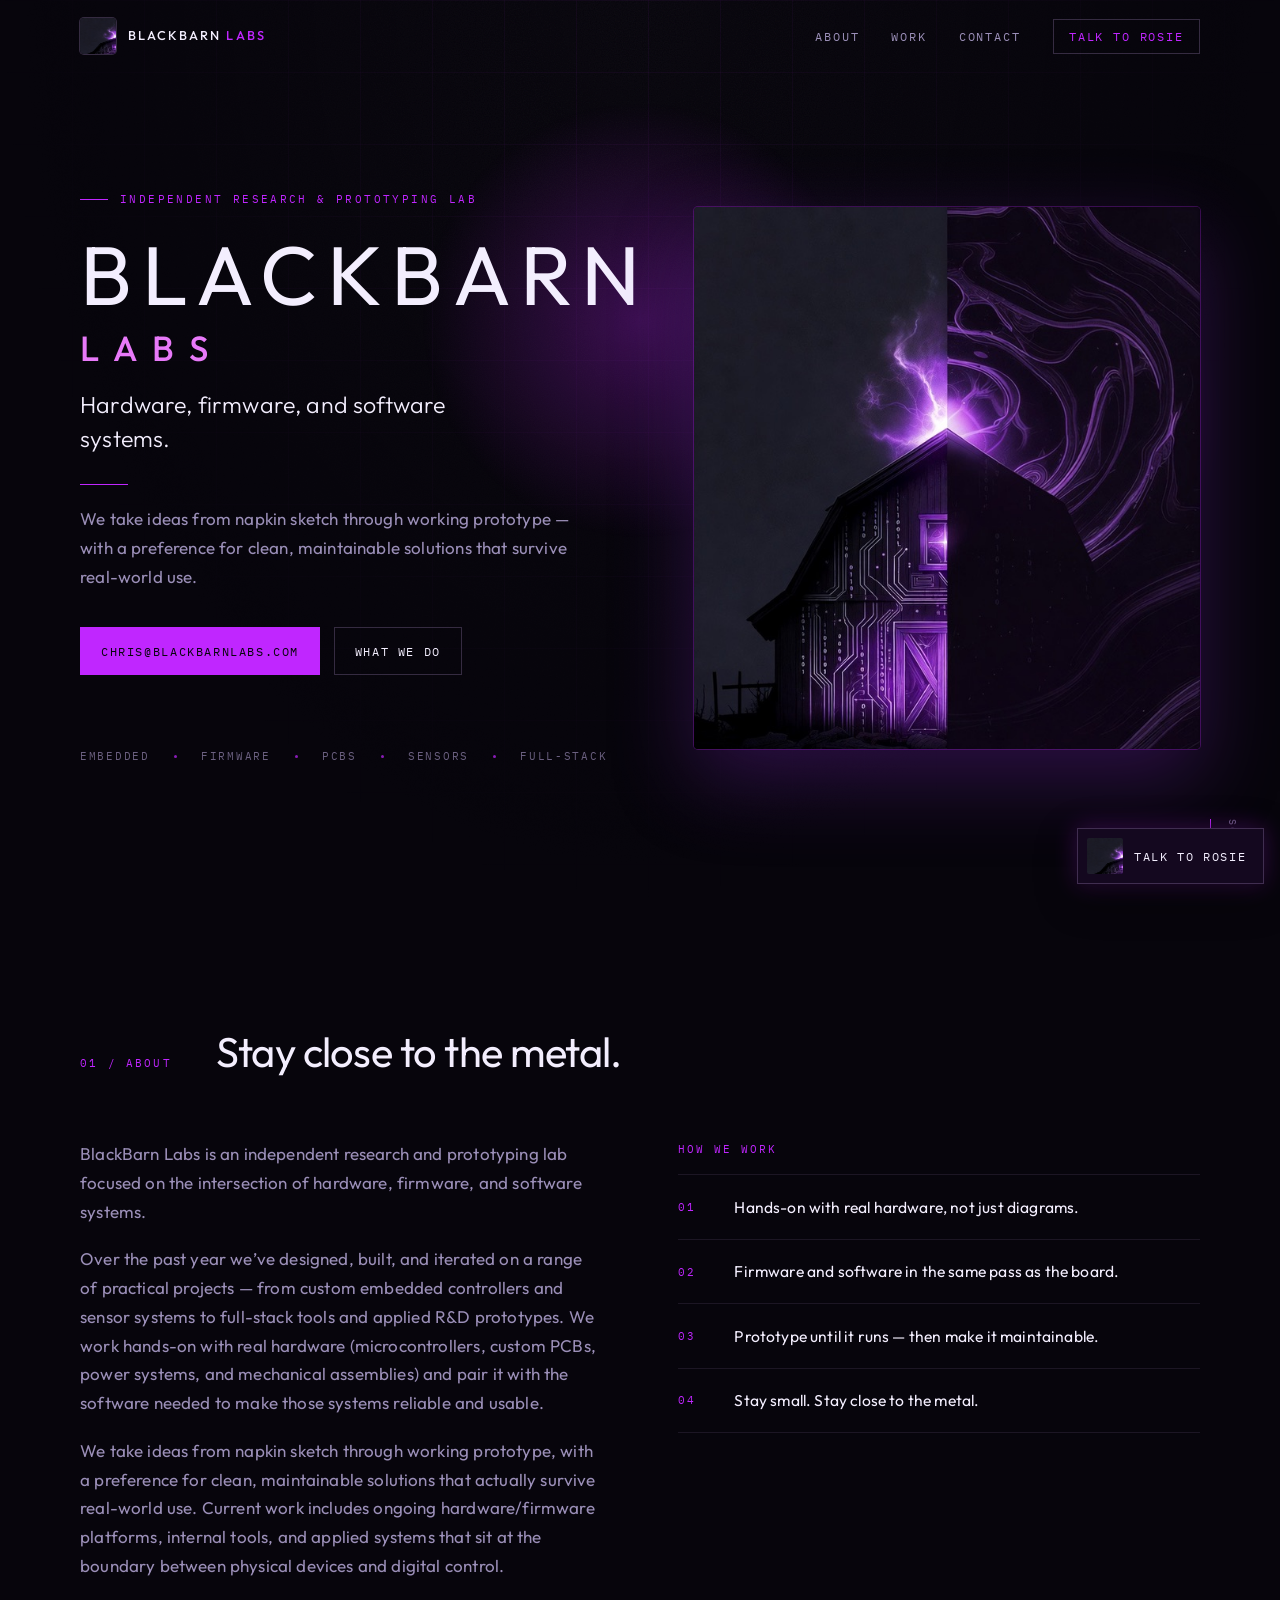
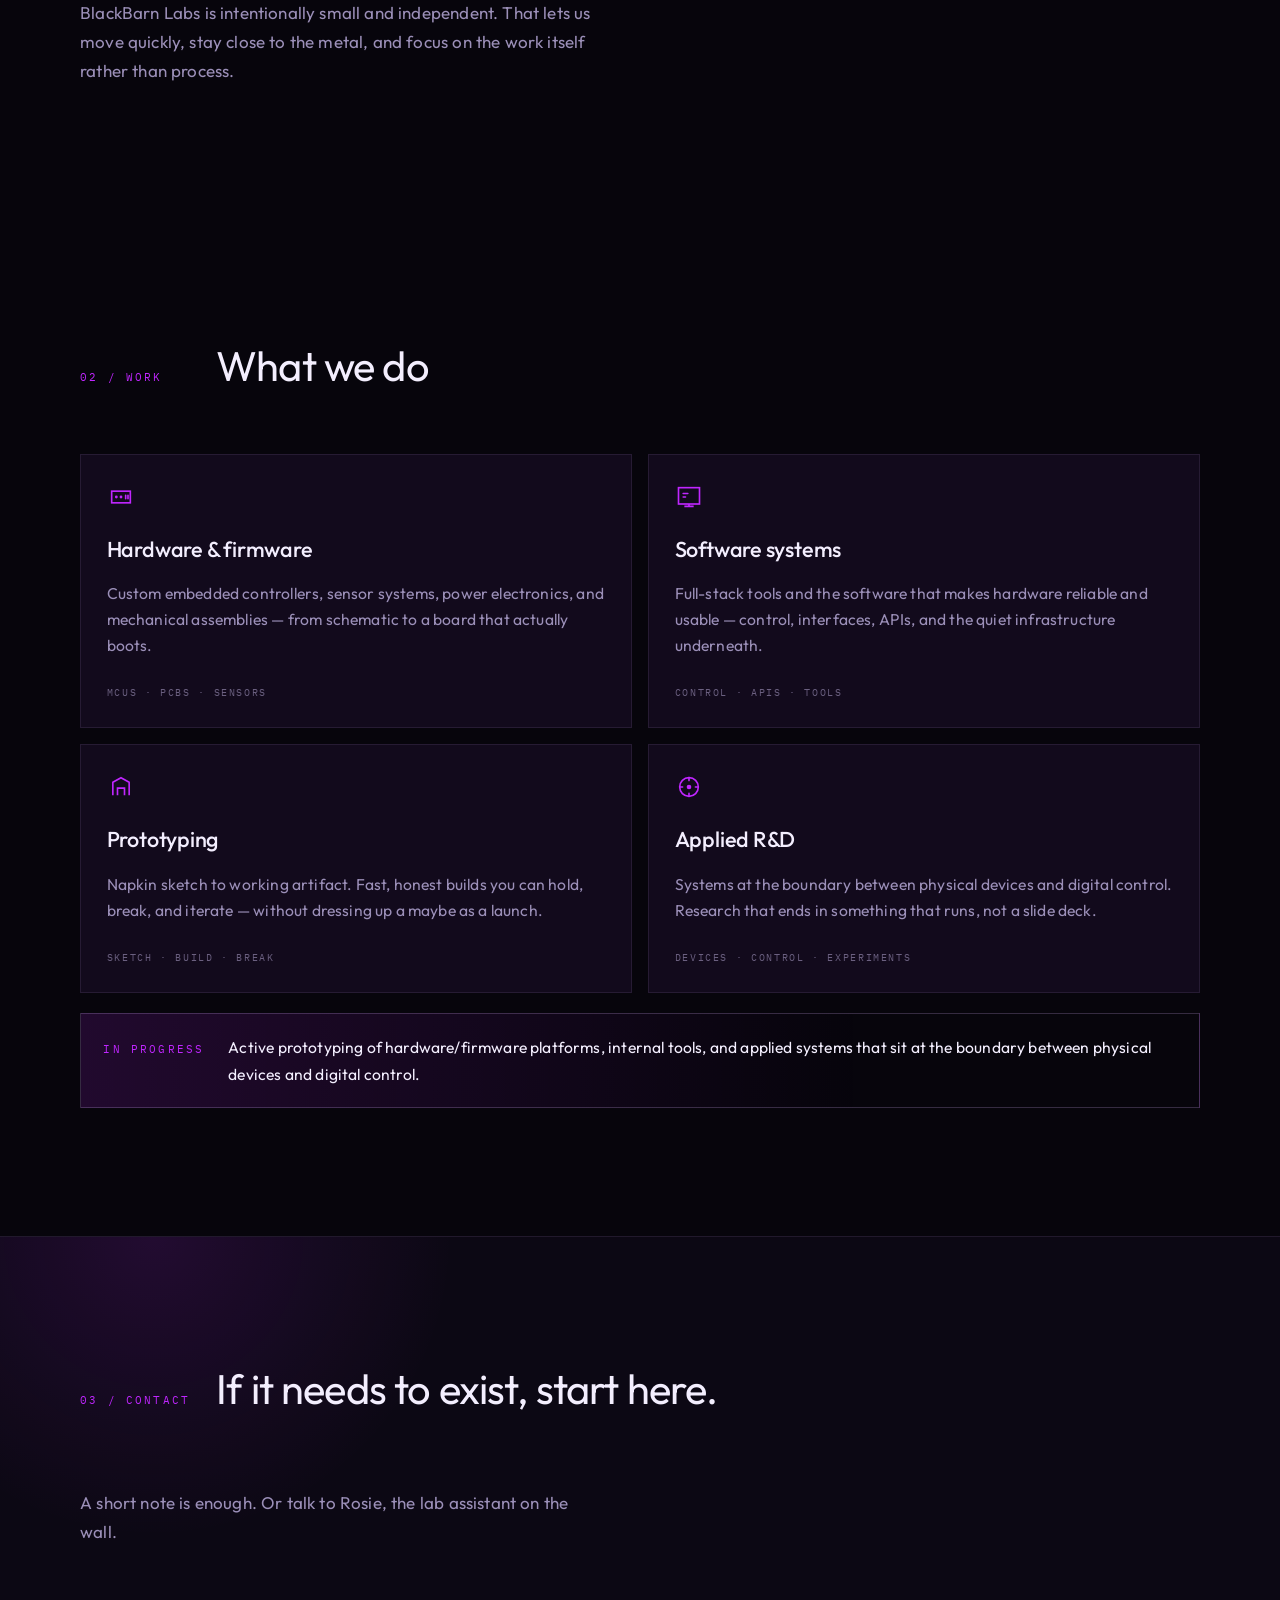
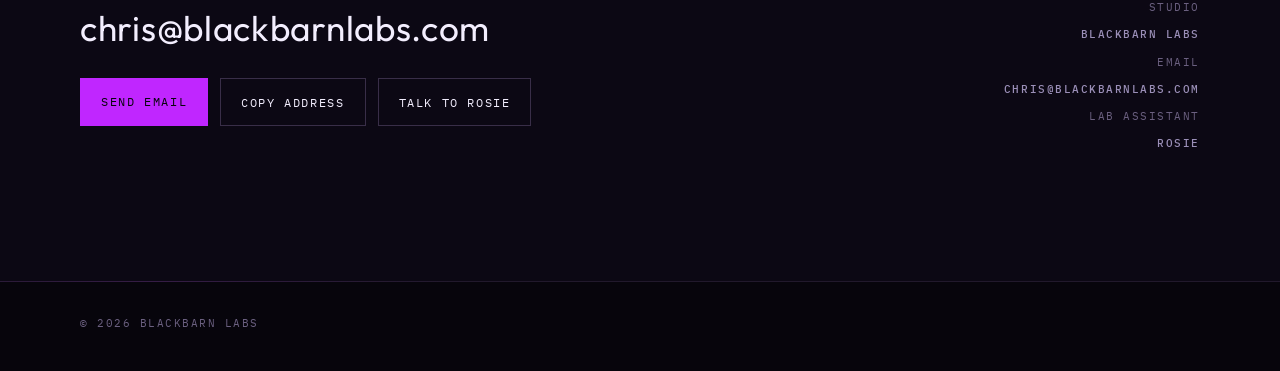
==== index.html @ ab61f30a "BlackBarn Labs site" ====
<!DOCTYPE html>
<html lang="en">
<head>
  <meta charset="utf-8">
  <meta name="viewport" content="width=device-width, initial-scale=1, viewport-fit=cover">
  <title>BlackBarn Labs — Hardware, firmware, and software systems</title>
  <meta name="description" content="BlackBarn Labs is an independent research and prototyping lab at the intersection of hardware, firmware, and software systems.">
  <meta name="theme-color" content="#07050c">
  <meta name="color-scheme" content="dark">
  <link rel="canonical" href="https://blackbarnlabs.com/">

  <meta property="og:type" content="website">
  <meta property="og:site_name" content="BlackBarn Labs">
  <meta property="og:title" content="BlackBarn Labs">
  <meta property="og:description" content="Independent research and prototyping lab — hardware, firmware, and software systems.">
  <meta property="og:url" content="https://blackbarnlabs.com/">
  <meta property="og:image" content="https://blackbarnlabs.com/assets/og.jpg">
  <meta name="twitter:card" content="summary_large_image">
  <meta name="twitter:title" content="BlackBarn Labs">
  <meta name="twitter:description" content="Independent research and prototyping lab — hardware, firmware, and software systems.">
  <meta name="twitter:image" content="https://blackbarnlabs.com/assets/og.jpg">

  <link rel="icon" href="/assets/favicon.ico" sizes="any">
  <link rel="icon" href="/assets/favicon.png" type="image/png">
  <link rel="apple-touch-icon" href="/assets/logo.png">
  <link rel="manifest" href="/site.webmanifest">
  <link rel="preconnect" href="https://fonts.googleapis.com">
  <link rel="preconnect" href="https://fonts.gstatic.com" crossorigin>
  <link href="https://fonts.googleapis.com/css2?family=IBM+Plex+Mono:wght@400;500&family=Outfit:wght@300;400;500&display=swap" rel="stylesheet">
  <link rel="stylesheet" href="/css/styles.css">

  <script type="application/ld+json">
  {
    "@context": "https://schema.org",
    "@type": "ProfessionalService",
    "name": "BlackBarn Labs",
    "url": "https://blackbarnlabs.com",
    "email": "chris@blackbarnlabs.com",
    "description": "Independent research and prototyping lab focused on hardware, firmware, and software systems.",
    "areaServed": "Worldwide"
  }
  </script>
</head>
<body id="top">
  <div class="atmosphere" aria-hidden="true"></div>
  <a class="skip" href="#main">Skip to content</a>

  <header class="site-header" data-header>
    <nav class="nav" aria-label="Primary">
      <a class="brand" href="#top">
        <img src="/assets/logo.png" width="36" height="36" alt="">
        <span class="brand-name">BlackBarn <em>Labs</em></span>
      </a>

      <button class="menu-toggle" type="button" aria-expanded="false" aria-controls="nav-links" aria-label="Open menu" data-menu-toggle>
        <span aria-hidden="true"></span>
      </button>

      <ul class="nav-links" id="nav-links" data-nav>
        <li><a href="#about">About</a></li>
        <li><a href="#work">Work</a></li>
        <li><a href="#contact">Contact</a></li>
        <li><a href="#rosie" class="nav-cta" data-rosie-open>Talk to Rosie</a></li>
      </ul>
    </nav>
  </header>

  <main id="main">
    <section class="hero" data-hero aria-labelledby="hero-title">
      <div class="wrap hero-inner">
        <div class="hero-copy">
          <p class="kicker reveal">Independent research &amp; prototyping lab</p>
          <h1 id="hero-title" class="reveal reveal-d2">
            <span>BlackBarn</span>
            <span class="labs">Labs</span>
          </h1>
          <p class="tagline reveal reveal-d3">Hardware, firmware, and software systems.</p>
          <hr class="rule reveal reveal-d3">
          <p class="lede reveal reveal-d4">We take ideas from napkin sketch through working prototype — with a preference for clean, maintainable solutions that survive real-world use.</p>
          <div class="hero-actions reveal reveal-d5">
            <a class="btn btn-primary" href="mailto:chris@blackbarnlabs.com">chris@blackbarnlabs.com</a>
            <a class="btn btn-ghost" href="#work">What we do</a>
          </div>
          <ul class="specs reveal reveal-d5">
            <li>Embedded</li>
            <li>Firmware</li>
            <li>PCBs</li>
            <li>Sensors</li>
            <li>Full-stack</li>
          </ul>
        </div>
        <figure class="hero-art reveal reveal-d2">
          <img src="/assets/barn.jpg" width="640" height="720" alt="BlackBarn Labs mark: a dark barn split between timber, circuit traces, and purple lightning">
        </figure>
      </div>
      <div class="scroll-cue" aria-hidden="true">
        Scroll
        <span class="line"></span>
      </div>
    </section>

    <section id="about" aria-labelledby="about-title">
      <div class="wrap">
        <div class="section-head in-view">
          <span class="index">01 / About</span>
          <h2 id="about-title">Stay close to the metal.</h2>
        </div>

        <div class="split">
          <div class="prose in-view">
            <p>BlackBarn Labs is an independent research and prototyping lab focused on the intersection of hardware, firmware, and software systems.</p>
            <p>Over the past year we’ve designed, built, and iterated on a range of practical projects — from custom embedded controllers and sensor systems to full-stack tools and applied R&amp;D prototypes. We work hands-on with real hardware (microcontrollers, custom PCBs, power systems, and mechanical assemblies) and pair it with the software needed to make those systems reliable and usable.</p>
            <p>We take ideas from napkin sketch through working prototype, with a preference for clean, maintainable solutions that actually survive real-world use. Current work includes ongoing hardware/firmware platforms, internal tools, and applied systems that sit at the boundary between physical devices and digital control.</p>
            <p>BlackBarn Labs is intentionally small and independent. That lets us move quickly, stay close to the metal, and focus on the work itself rather than process.</p>
          </div>
          <aside class="in-view">
            <p class="aside-label">How we work</p>
            <ul class="principles">
              <li><span class="n">01</span><span>Hands-on with real hardware, not just diagrams.</span></li>
              <li><span class="n">02</span><span>Firmware and software in the same pass as the board.</span></li>
              <li><span class="n">03</span><span>Prototype until it runs — then make it maintainable.</span></li>
              <li><span class="n">04</span><span>Stay small. Stay close to the metal.</span></li>
            </ul>
          </aside>
        </div>
      </div>
    </section>

    <section id="work" aria-labelledby="work-title">
      <div class="wrap">
        <div class="section-head in-view">
          <span class="index">02 / Work</span>
          <h2 id="work-title">What we do</h2>
        </div>

        <div class="cards">
          <article class="card in-view">
            <svg class="card-icon" viewBox="0 0 24 24" fill="none" aria-hidden="true">
              <rect x="4" y="7" width="16" height="10" stroke="currentColor" stroke-width="1.4"/>
              <circle cx="8" cy="12" r="1.2" fill="currentColor"/>
              <circle cx="12" cy="12" r="1.2" fill="currentColor"/>
              <path d="M16 10.5v3M18 10.5v3" stroke="currentColor" stroke-width="1.4" stroke-linecap="round"/>
            </svg>
            <h3>Hardware &amp; firmware</h3>
            <p>Custom embedded controllers, sensor systems, power electronics, and mechanical assemblies — from schematic to a board that actually boots.</p>
            <span class="more">MCUs · PCBs · Sensors</span>
          </article>

          <article class="card in-view">
            <svg class="card-icon" viewBox="0 0 24 24" fill="none" aria-hidden="true">
              <rect x="3" y="4" width="18" height="14" stroke="currentColor" stroke-width="1.4"/>
              <path d="M8 20h8M12 18v2" stroke="currentColor" stroke-width="1.4"/>
              <path d="M7 9h4M7 12h2" stroke="currentColor" stroke-width="1.4" stroke-linecap="round"/>
            </svg>
            <h3>Software systems</h3>
            <p>Full-stack tools and the software that makes hardware reliable and usable — control, interfaces, APIs, and the quiet infrastructure underneath.</p>
            <span class="more">Control · APIs · Tools</span>
          </article>

          <article class="card in-view">
            <svg class="card-icon" viewBox="0 0 24 24" fill="none" aria-hidden="true">
              <path d="M5 19V8l7-4 7 4v11" stroke="currentColor" stroke-width="1.4" stroke-linejoin="round"/>
              <path d="M9 19v-6h6v6" stroke="currentColor" stroke-width="1.4"/>
            </svg>
            <h3>Prototyping</h3>
            <p>Napkin sketch to working artifact. Fast, honest builds you can hold, break, and iterate — without dressing up a maybe as a launch.</p>
            <span class="more">Sketch · Build · Break</span>
          </article>

          <article class="card in-view">
            <svg class="card-icon" viewBox="0 0 24 24" fill="none" aria-hidden="true">
              <circle cx="12" cy="12" r="8" stroke="currentColor" stroke-width="1.4"/>
              <circle cx="12" cy="12" r="2" fill="currentColor"/>
              <path d="M12 4v2.5M12 17.5V20M4 12h2.5M17.5 12H20" stroke="currentColor" stroke-width="1.4" stroke-linecap="round"/>
            </svg>
            <h3>Applied R&amp;D</h3>
            <p>Systems at the boundary between physical devices and digital control. Research that ends in something that runs, not a slide deck.</p>
            <span class="more">Devices · Control · Experiments</span>
          </article>
        </div>

        <aside class="current-focus in-view">
          <span class="index">In progress</span>
          <p>Active prototyping of hardware/firmware platforms, internal tools, and applied systems that sit at the boundary between physical devices and digital control.</p>
        </aside>
      </div>
    </section>

    <section class="contact" id="contact" aria-labelledby="contact-title">
      <div class="wrap">
        <div class="section-head in-view">
          <span class="index">03 / Contact</span>
          <h2 id="contact-title">If it needs to exist, start here.</h2>
        </div>

        <div class="contact-panel in-view">
          <div>
            <p class="lede">A short note is enough. Or talk to Rosie, the lab assistant on the wall.</p>
            <a class="email-link" href="mailto:chris@blackbarnlabs.com">chris@blackbarnlabs.com</a>
            <div class="contact-actions">
              <a class="btn btn-primary" href="mailto:chris@blackbarnlabs.com">Send email</a>
              <button class="btn btn-ghost" type="button" data-copy-email>Copy address</button>
              <button class="btn btn-ghost" type="button" data-rosie-open>Talk to Rosie</button>
            </div>
            <p class="copy-status" data-copy-status role="status" aria-live="polite"></p>
          </div>
          <div class="meta-stack">
            <span>Studio</span>
            <strong>BlackBarn Labs</strong>
            <span>Email</span>
            <strong>chris@blackbarnlabs.com</strong>
            <span>Lab assistant</span>
            <strong>Rosie</strong>
          </div>
        </div>
      </div>
    </section>
  </main>

  <footer class="site-footer">
    <div class="wrap footer-inner">
      <p>© <span data-year>2026</span> BlackBarn Labs</p>
    </div>
  </footer>

  <button class="rosie-launcher" type="button" data-rosie-open>
    <img src="/assets/logo.png" width="36" height="36" alt="">
    Talk to Rosie
  </button>

  <div class="rosie-panel" id="rosie" data-rosie-panel hidden role="dialog" aria-label="Talk to Rosie">
    <div class="rosie-panel-head">
      <img src="/assets/logo.png" width="36" height="36" alt="">
      <div>
        <h2>Rosie</h2>
        <p class="rosie-status" data-rosie-status>Lab assistant</p>
      </div>
      <button class="rosie-close" type="button" data-rosie-close aria-label="Close chat">×</button>
    </div>
    <div class="rosie-log" data-rosie-log></div>
    <form class="rosie-form" data-rosie-form>
      <input type="text" name="message" autocomplete="off" maxlength="800" placeholder="Say hello…" aria-label="Message Rosie">
      <button type="submit">Send</button>
    </form>
  </div>

  <script src="/js/main.js"></script>
  <script src="/js/rosie.js"></script>
</body>
</html>
---- css/styles.css ----
/* BlackBarn Labs — one-page site
   Dark, minimal, lab. Black + electric purple from the barn mark. */

:root {
  --bg: #07050c;
  --bg-elevated: #0c0814;
  --surface: #120a1c;
  --surface-hover: #1a1028;
  --border: rgba(216, 180, 254, 0.10);
  --border-strong: rgba(216, 180, 254, 0.22);
  --text: #f3eefe;
  --text-muted: #9b8fb8;
  --text-dim: #6b6080;
  --accent: #c026ff;
  --accent-bright: #e879f9;
  --accent-deep: #7c3aed;
  --accent-soft: rgba(192, 38, 255, 0.14);
  --accent-glow: rgba(192, 38, 255, 0.28);
  --font-serif: "Instrument Serif", "Iowan Old Style", "Palatino Linotype", Palatino, serif;
  --font-sans: "Outfit", "Avenir Next", "Segoe UI", sans-serif;
  --font-mono: "IBM Plex Mono", "SFMono-Regular", Menlo, Consolas, monospace;
  --nav-h: 4.5rem;
  --max: 1120px;
  --gutter: clamp(1.25rem, 4vw, 2.5rem);
  --radius: 2px;
  --ease: cubic-bezier(0.22, 1, 0.36, 1);
}

*,
*::before,
*::after {
  box-sizing: border-box;
  margin: 0;
  padding: 0;
}

html {
  scroll-behavior: smooth;
  color-scheme: dark;
}

html,
body {
  background: var(--bg);
  color: var(--text);
}

body.nav-open {
  overflow: hidden;
}

body {
  font-family: var(--font-sans);
  font-weight: 400;
  font-size: 1.0625rem;
  line-height: 1.7;
  letter-spacing: 0.01em;
  min-height: 100vh;
  overflow-x: hidden;
  -webkit-font-smoothing: antialiased;
  text-rendering: optimizeLegibility;
}

img,
svg {
  display: block;
  max-width: 100%;
}

a {
  color: inherit;
  text-decoration: none;
}

button {
  font-family: inherit;
  cursor: pointer;
  border: 0;
  background: none;
  color: inherit;
}

ul {
  list-style: none;
}

::selection {
  background: var(--accent);
  color: var(--bg);
}

:focus-visible {
  outline: 1px solid var(--accent);
  outline-offset: 3px;
}

.visually-hidden {
  position: absolute;
  width: 1px;
  height: 1px;
  padding: 0;
  margin: -1px;
  overflow: hidden;
  clip: rect(0, 0, 0, 0);
  white-space: nowrap;
  border: 0;
}

/* Grain + grid atmosphere */
.atmosphere {
  pointer-events: none;
  position: fixed;
  inset: 0;
  z-index: 0;
  background-image:
    linear-gradient(rgba(192, 38, 255, 0.05) 1px, transparent 1px),
    linear-gradient(90deg, rgba(192, 38, 255, 0.05) 1px, transparent 1px);
  background-size: 72px 72px;
  mask-image: radial-gradient(ellipse at 50% 0%, black 0%, transparent 72%);
}

.atmosphere::after {
  content: "";
  position: absolute;
  inset: 0;
  opacity: 0.045;
  background-image: url("data:image/svg+xml,%3Csvg xmlns='http://www.w3.org/2000/svg' width='160' height='160'%3E%3Cfilter id='n'%3E%3CfeTurbulence type='fractalNoise' baseFrequency='.85' numOctaves='4' stitchTiles='stitch'/%3E%3C/filter%3E%3Crect width='160' height='160' filter='url(%23n)'/%3E%3C/svg%3E");
}

.skip {
  position: absolute;
  left: 1rem;
  top: -4rem;
  z-index: 100;
  padding: 0.6rem 1rem;
  background: var(--accent);
  color: var(--bg);
  font-size: 0.8rem;
  font-weight: 500;
  letter-spacing: 0.06em;
  text-transform: uppercase;
}

.skip:focus {
  top: 1rem;
}

.wrap {
  width: min(var(--max), calc(100% - var(--gutter) * 2));
  margin-inline: auto;
}

/* ---------- Header ---------- */
.site-header {
  position: sticky;
  top: 0;
  z-index: 50;
  height: calc(var(--nav-h) + env(safe-area-inset-top));
  padding-top: env(safe-area-inset-top);
  display: flex;
  align-items: center;
  border-bottom: 1px solid transparent;
  transition: background 0.35s var(--ease), border-color 0.35s var(--ease), backdrop-filter 0.35s var(--ease);
}

.site-header.is-scrolled {
  background: rgba(7, 7, 7, 0.78);
  border-bottom-color: var(--border);
  backdrop-filter: blur(16px);
  -webkit-backdrop-filter: blur(16px);
}

.nav {
  display: flex;
  align-items: center;
  justify-content: space-between;
  width: min(var(--max), calc(100% - var(--gutter) * 2));
  margin-inline: auto;
  gap: 1.5rem;
}

.brand {
  display: inline-flex;
  align-items: center;
  gap: 0.75rem;
  min-height: 44px;
}

.brand img {
  width: 36px;
  height: 36px;
  border-radius: 4px;
  object-fit: cover;
  box-shadow: 0 0 0 1px var(--border-strong);
}

.brand-name {
  font-family: var(--font-sans);
  font-size: 0.8rem;
  font-weight: 500;
  letter-spacing: 0.16em;
  text-transform: uppercase;
  color: var(--text);
}

.brand-name em {
  font-style: normal;
  color: var(--accent);
}

.nav-links {
  display: flex;
  align-items: center;
  gap: 2rem;
}

.nav-links a {
  position: relative;
  font-family: var(--font-mono);
  font-size: 0.72rem;
  letter-spacing: 0.16em;
  text-transform: uppercase;
  color: var(--text-muted);
  transition: color 0.25s var(--ease);
}

.nav-links a::after {
  content: "";
  position: absolute;
  left: 0;
  bottom: -0.35rem;
  width: 100%;
  height: 1px;
  background: var(--accent);
  transform: scaleX(0);
  transform-origin: left;
  transition: transform 0.3s var(--ease);
}

.nav-links a:hover,
.nav-links a:focus-visible {
  color: var(--text);
}

.nav-links a:hover::after,
.nav-links a:focus-visible::after {
  transform: scaleX(1);
}

.nav-cta {
  padding: 0.55rem 0.95rem;
  border: 1px solid var(--border-strong);
  color: var(--accent) !important;
  transition: background 0.25s var(--ease), border-color 0.25s var(--ease);
}

.nav-cta::after {
  display: none !important;
}

.nav-cta:hover,
.nav-cta:focus-visible {
  background: var(--accent-soft);
  border-color: var(--accent);
}

.menu-toggle {
  display: none;
  width: 44px;
  height: 44px;
  place-items: center;
  position: relative;
  z-index: 60;
}

.menu-toggle span,
.menu-toggle span::before,
.menu-toggle span::after {
  display: block;
  width: 18px;
  height: 1.5px;
  background: var(--text);
  position: relative;
  transition: transform 0.3s var(--ease), opacity 0.3s var(--ease);
}

.menu-toggle span::before,
.menu-toggle span::after {
  content: "";
  position: absolute;
  left: 0;
}

.menu-toggle span::before { top: -6px; }
.menu-toggle span::after { top: 6px; }

body.nav-open .menu-toggle span { background: transparent; }
body.nav-open .menu-toggle span::before { top: 0; transform: rotate(45deg); }
body.nav-open .menu-toggle span::after { top: 0; transform: rotate(-45deg); }

/* ---------- Hero ---------- */
.hero {
  position: relative;
  z-index: 1;
  min-height: calc(100svh - var(--nav-h));
  display: flex;
  flex-direction: column;
  justify-content: center;
  padding: 4rem 0 5rem;
  --mx: 50%;
  --my: 30%;
}

.hero::before {
  content: "";
  position: absolute;
  inset: 0;
  background: radial-gradient(520px circle at var(--mx) var(--my), var(--accent-glow), transparent 42%);
  pointer-events: none;
  z-index: -1;
  transition: background 0.15s linear;
}

.hero-inner {
  display: grid;
  grid-template-columns: minmax(0, 1fr) minmax(260px, 0.92fr);
  gap: clamp(2rem, 5vw, 4.5rem);
  align-items: center;
}

.hero-copy {
  display: flex;
  flex-direction: column;
  align-items: flex-start;
}

.hero-art {
  margin: 0;
  position: relative;
}

.hero-art img {
  width: 100%;
  height: auto;
  border-radius: 4px;
  box-shadow:
    0 0 0 1px rgba(192, 38, 255, 0.25),
    0 30px 80px rgba(88, 28, 135, 0.45);
}

.hero-art::after {
  content: "";
  position: absolute;
  inset: 12% -8% auto 30%;
  height: 55%;
  background: radial-gradient(circle, rgba(192, 38, 255, 0.35), transparent 68%);
  pointer-events: none;
  z-index: -1;
  filter: blur(18px);
}

.kicker {
  display: inline-flex;
  align-items: center;
  gap: 0.75rem;
  font-family: var(--font-mono);
  font-size: 0.68rem;
  letter-spacing: 0.22em;
  text-transform: uppercase;
  color: var(--accent);
  margin-bottom: 1.75rem;
}

.kicker::before {
  content: "";
  width: 28px;
  height: 1px;
  background: var(--accent);
}

.hero h1 {
  font-family: var(--font-sans);
  font-weight: 400;
  font-size: clamp(2.6rem, 7vw, 5.2rem);
  line-height: 0.92;
  letter-spacing: 0.12em;
  text-transform: uppercase;
  margin-bottom: 1.5rem;
}

.hero h1 span {
  display: block;
}

.hero h1 .labs {
  color: var(--accent-bright);
  letter-spacing: 0.42em;
  font-size: 0.42em;
  font-weight: 500;
  margin-top: 0.55em;
}

.tagline {
  font-size: clamp(1.15rem, 2.2vw, 1.45rem);
  font-weight: 300;
  color: var(--text);
  max-width: 28ch;
  line-height: 1.45;
  margin-bottom: 1.25rem;
}

.rule {
  width: 48px;
  height: 1px;
  background: var(--accent);
  margin: 0.5rem 0 1.25rem;
  border: 0;
}

.lede {
  color: var(--text-muted);
  max-width: 46ch;
  margin-bottom: 2.25rem;
}

.hero-actions {
  display: flex;
  flex-wrap: wrap;
  gap: 0.85rem;
  margin-bottom: 4.5rem;
}

.btn {
  display: inline-flex;
  align-items: center;
  justify-content: center;
  gap: 0.6rem;
  min-height: 48px;
  padding: 0.7rem 1.25rem;
  font-family: var(--font-mono);
  font-size: 0.72rem;
  letter-spacing: 0.14em;
  text-transform: uppercase;
  transition: background 0.25s var(--ease), color 0.25s var(--ease), border-color 0.25s var(--ease), transform 0.25s var(--ease);
}

.btn-primary {
  background: var(--accent);
  color: var(--bg);
  border: 1px solid var(--accent);
}

.btn-primary:hover,
.btn-primary:focus-visible {
  background: var(--accent-bright);
  border-color: var(--accent-bright);
}

.btn-ghost {
  border: 1px solid var(--border-strong);
  color: var(--text);
}

.btn-ghost:hover,
.btn-ghost:focus-visible {
  border-color: var(--accent);
  color: var(--accent);
}

.specs {
  display: flex;
  flex-wrap: wrap;
  gap: 0.65rem 1.5rem;
  font-family: var(--font-mono);
  font-size: 0.68rem;
  letter-spacing: 0.16em;
  text-transform: uppercase;
  color: var(--text-dim);
}

.specs li {
  display: inline-flex;
  align-items: center;
  gap: 1.5rem;
}

.specs li:not(:last-child)::after {
  content: "";
  width: 3px;
  height: 3px;
  border-radius: 50%;
  background: var(--accent);
  opacity: 0.7;
}

.scroll-cue {
  position: absolute;
  right: var(--gutter);
  bottom: 2rem;
  display: flex;
  flex-direction: column;
  align-items: center;
  gap: 0.75rem;
  font-family: var(--font-mono);
  font-size: 0.62rem;
  letter-spacing: 0.22em;
  text-transform: uppercase;
  color: var(--text-dim);
  writing-mode: vertical-rl;
}

.scroll-cue .line {
  width: 1px;
  height: 48px;
  background: linear-gradient(to bottom, var(--accent), transparent);
  writing-mode: horizontal-tb;
  animation: pulse-line 2.4s var(--ease) infinite;
}

@keyframes pulse-line {
  0%, 100% { opacity: 0.25; transform: scaleY(0.7); transform-origin: top; }
  50% { opacity: 1; transform: scaleY(1); transform-origin: top; }
}

/* ---------- Sections ---------- */
main {
  position: relative;
  z-index: 1;
}

section {
  padding: clamp(4.5rem, 10vw, 8rem) 0;
  scroll-margin-top: calc(var(--nav-h) + 0.5rem);
}

.section-head {
  display: grid;
  grid-template-columns: 7rem 1fr;
  gap: 1.5rem;
  margin-bottom: clamp(2.5rem, 5vw, 4rem);
  align-items: baseline;
}

.index {
  font-family: var(--font-mono);
  font-size: 0.68rem;
  letter-spacing: 0.2em;
  color: var(--accent);
  text-transform: uppercase;
}

.section-head h2 {
  font-family: var(--font-sans);
  font-weight: 400;
  font-size: clamp(1.8rem, 3.6vw, 2.6rem);
  letter-spacing: -0.02em;
  line-height: 1.15;
}

.split {
  display: grid;
  grid-template-columns: 1fr 1fr;
  gap: clamp(2rem, 6vw, 5rem);
  align-items: start;
}

.prose p + p {
  margin-top: 1.15rem;
}

.prose p {
  color: var(--text-muted);
}

.aside-label {
  font-family: var(--font-mono);
  font-size: 0.68rem;
  letter-spacing: 0.18em;
  text-transform: uppercase;
  color: var(--accent);
  margin-bottom: 1rem;
}

.principles {
  display: flex;
  flex-direction: column;
  gap: 0;
  border-top: 1px solid var(--border);
}

.principles li {
  display: grid;
  grid-template-columns: 2.5rem 1fr;
  gap: 1rem;
  padding: 1.15rem 0;
  border-bottom: 1px solid var(--border);
  color: var(--text);
  font-size: 0.98rem;
}

.principles .n {
  font-family: var(--font-mono);
  font-size: 0.68rem;
  letter-spacing: 0.12em;
  color: var(--accent);
  padding-top: 0.28rem;
}

/* ---------- Services ---------- */
.cards {
  display: grid;
  grid-template-columns: repeat(2, 1fr);
  gap: 1rem;
}

.card {
  background: var(--surface);
  border: 1px solid var(--border);
  padding: 1.75rem 1.6rem 1.6rem;
  min-height: 220px;
  display: flex;
  flex-direction: column;
  gap: 0.85rem;
  transition: border-color 0.3s var(--ease), background 0.3s var(--ease), transform 0.3s var(--ease);
}

.card:hover {
  border-color: rgba(196, 163, 90, 0.45);
  background: var(--surface-hover);
  transform: translateY(-2px);
}

.card-icon {
  width: 28px;
  height: 28px;
  color: var(--accent);
  margin-bottom: 0.4rem;
}

.card h3 {
  font-family: var(--font-sans);
  font-size: 1.35rem;
  font-weight: 500;
  letter-spacing: -0.01em;
}

.card p {
  color: var(--text-muted);
  font-size: 0.98rem;
  line-height: 1.65;
}

.card .more {
  margin-top: auto;
  padding-top: 0.75rem;
  font-family: var(--font-mono);
  font-size: 0.64rem;
  letter-spacing: 0.16em;
  text-transform: uppercase;
  color: var(--text-dim);
}

.current-focus {
  margin-top: 1.25rem;
  padding: 1.25rem 1.4rem;
  border: 1px solid var(--border-strong);
  background: linear-gradient(90deg, var(--accent-soft), transparent 70%);
  display: grid;
  grid-template-columns: auto 1fr;
  gap: 1rem 1.5rem;
  align-items: baseline;
}

.current-focus .index {
  padding-top: 0.2rem;
}

.current-focus p {
  color: var(--text);
  font-size: 0.98rem;
}

/* ---------- Contact ---------- */
.contact {
  border-top: 1px solid var(--border);
  border-bottom: 1px solid var(--border);
  background:
    radial-gradient(600px circle at 12% 0%, rgba(192, 38, 255, 0.12), transparent 50%),
    var(--bg-elevated);
}

.contact-panel {
  display: grid;
  grid-template-columns: 1fr auto;
  gap: 3rem;
  align-items: end;
}

.contact h2 {
  margin-bottom: 0.75rem;
}

.email-link {
  display: inline-block;
  font-family: var(--font-sans);
  font-size: clamp(1.35rem, 3.5vw, 2.2rem);
  font-weight: 400;
  letter-spacing: 0.02em;
  line-height: 1.2;
  color: var(--text);
  margin: 1.5rem 0 1.75rem;
  border-bottom: 1px solid transparent;
  transition: color 0.25s var(--ease), border-color 0.25s var(--ease);
}

.email-link:hover,
.email-link:focus-visible {
  color: var(--accent);
  border-bottom-color: var(--accent);
}

.contact-actions {
  display: flex;
  flex-wrap: wrap;
  gap: 0.75rem;
}

.copy-status {
  font-family: var(--font-mono);
  font-size: 0.68rem;
  letter-spacing: 0.12em;
  text-transform: uppercase;
  color: var(--accent);
  min-height: 1.2em;
  margin-top: 0.85rem;
}

.meta-stack {
  font-family: var(--font-mono);
  font-size: 0.68rem;
  letter-spacing: 0.14em;
  text-transform: uppercase;
  color: var(--text-dim);
  display: flex;
  flex-direction: column;
  gap: 0.55rem;
  text-align: right;
}

.meta-stack strong {
  color: var(--text-muted);
  font-weight: 500;
}

/* ---------- Footer ---------- */
.site-footer {
  position: relative;
  z-index: 1;
  padding: 2rem 0 2.4rem;
}

.footer-inner {
  display: flex;
  justify-content: space-between;
  align-items: center;
  gap: 1rem;
  flex-wrap: wrap;
  font-family: var(--font-mono);
  font-size: 0.68rem;
  letter-spacing: 0.14em;
  text-transform: uppercase;
  color: var(--text-dim);
}

.footer-inner a:hover {
  color: var(--accent);
}

/* ---------- Reveal ---------- */
.reveal {
  opacity: 0;
  transform: translateY(18px);
  animation: rise 0.9s var(--ease) forwards;
}

.reveal-d1 { animation-delay: 0.08s; }
.reveal-d2 { animation-delay: 0.18s; }
.reveal-d3 { animation-delay: 0.3s; }
.reveal-d4 { animation-delay: 0.42s; }
.reveal-d5 { animation-delay: 0.54s; }

@keyframes rise {
  to {
    opacity: 1;
    transform: none;
  }
}

.in-view {
  opacity: 0;
  transform: translateY(16px);
  transition: opacity 0.8s var(--ease), transform 0.8s var(--ease);
}

.in-view.is-visible {
  opacity: 1;
  transform: none;
}

.cards .card:nth-child(2) { transition-delay: 0.08s; }
.cards .card:nth-child(3) { transition-delay: 0.16s; }
.cards .card:nth-child(4) { transition-delay: 0.24s; }

/* ---------- 404 ---------- */
.page-404 {
  min-height: 100svh;
  display: grid;
  place-items: center;
  text-align: center;
  padding: 2rem;
}

.page-404 h1 {
  font-family: var(--font-serif);
  font-size: clamp(4rem, 12vw, 8rem);
  color: var(--accent);
  line-height: 1;
  margin: 1rem 0 0.5rem;
}

.page-404 p {
  color: var(--text-muted);
  margin-bottom: 2rem;
}

/* ---------- Responsive ---------- */
@media (max-width: 860px) {
  .menu-toggle {
    display: grid;
  }

  .nav-links {
    position: fixed;
    inset: 0;
    background: rgba(7, 5, 12, 0.97);
    flex-direction: column;
    justify-content: center;
    gap: 1.75rem;
    opacity: 0;
    pointer-events: none;
    transform: translateY(-8px);
    transition: opacity 0.3s var(--ease), transform 0.3s var(--ease);
  }

  body.nav-open .nav-links {
    opacity: 1;
    pointer-events: auto;
    transform: none;
  }

  .nav-links a {
    font-size: 1rem;
    letter-spacing: 0.2em;
  }

  .nav-cta {
    border: 0;
    padding: 0;
    color: var(--accent) !important;
  }

  .section-head {
    grid-template-columns: 1fr;
    gap: 0.5rem;
  }

  .split,
  .cards,
  .contact-panel,
  .hero-inner,
  .current-focus {
    grid-template-columns: 1fr;
  }

  .hero-art {
    order: -1;
    max-width: 420px;
  }

  .meta-stack {
    text-align: left;
  }

  .scroll-cue {
    display: none;
  }

  .hero {
    padding-top: 3rem;
  }
}

@media (max-width: 540px) {
  .hero h1 {
    font-size: clamp(2.8rem, 14vw, 4rem);
  }

  .brand-name {
    letter-spacing: 0.1em;
  }

  .cards {
    gap: 0.75rem;
  }

  .card {
    min-height: 0;
    padding: 1.4rem 1.25rem;
  }
}

@media (prefers-reduced-motion: reduce) {
  html { scroll-behavior: auto; }
  .reveal,
  .in-view,
  .scroll-cue .line,
  .hero::before {
    animation: none !important;
    transition: none !important;
    opacity: 1 !important;
    transform: none !important;
  }
}

/* ---------- Talk to Rosie ---------- */
.rosie-launcher {
  position: fixed;
  right: max(1rem, env(safe-area-inset-right));
  bottom: max(1rem, env(safe-area-inset-bottom));
  z-index: 80;
  display: inline-flex;
  align-items: center;
  gap: 0.7rem;
  min-height: 52px;
  padding: 0.55rem 1.05rem 0.55rem 0.55rem;
  background: #14081f;
  color: var(--text);
  border: 1px solid var(--border-strong);
  box-shadow: 0 12px 40px rgba(0, 0, 0, 0.45), 0 0 24px var(--accent-glow);
  font-family: var(--font-mono);
  font-size: 0.72rem;
  letter-spacing: 0.14em;
  text-transform: uppercase;
}

.rosie-launcher img {
  width: 36px;
  height: 36px;
  border-radius: 2px;
  object-fit: cover;
}

.rosie-launcher:hover,
.rosie-launcher:focus-visible {
  border-color: var(--accent);
  color: var(--accent-bright);
}

.rosie-panel {
  position: fixed;
  right: max(1rem, env(safe-area-inset-right));
  bottom: max(1rem, env(safe-area-inset-bottom));
  z-index: 90;
  width: min(380px, calc(100vw - 1.5rem));
  height: min(540px, calc(100svh - 2rem));
  background: #0c0814;
  border: 1px solid var(--border-strong);
  box-shadow: 0 24px 80px rgba(0, 0, 0, 0.6), 0 0 40px rgba(192, 38, 255, 0.18);
  display: none;
  flex-direction: column;
  overflow: hidden;
}

.rosie-panel.is-open {
  display: flex;
}

.rosie-panel-head {
  display: flex;
  align-items: center;
  gap: 0.75rem;
  padding: 0.85rem 1rem;
  border-bottom: 1px solid var(--border);
  background: linear-gradient(90deg, rgba(192, 38, 255, 0.12), transparent);
}

.rosie-panel-head img {
  width: 36px;
  height: 36px;
  object-fit: cover;
  border-radius: 2px;
}

.rosie-panel-head h2 {
  font-family: var(--font-sans);
  font-size: 0.95rem;
  font-weight: 500;
  letter-spacing: 0.08em;
  text-transform: uppercase;
}

.rosie-panel-head p {
  font-family: var(--font-mono);
  font-size: 0.62rem;
  letter-spacing: 0.12em;
  text-transform: uppercase;
  color: var(--text-dim);
}

.rosie-status {
  color: var(--accent-bright) !important;
}

.rosie-status.is-offline {
  color: var(--text-dim) !important;
}

.rosie-close {
  margin-left: auto;
  width: 36px;
  height: 36px;
  font-size: 1.4rem;
  line-height: 1;
  color: var(--text-muted);
}

.rosie-close:hover {
  color: var(--text);
}

.rosie-log {
  flex: 1;
  overflow-y: auto;
  padding: 1rem;
  display: flex;
  flex-direction: column;
  gap: 0.75rem;
}

.rosie-msg {
  max-width: 92%;
  padding: 0.7rem 0.85rem;
  font-size: 0.9rem;
  line-height: 1.5;
  white-space: pre-wrap;
}

.rosie-msg.bot {
  background: var(--surface);
  border: 1px solid var(--border);
  align-self: flex-start;
}

.rosie-msg.user {
  background: var(--accent-soft);
  border: 1px solid rgba(192, 38, 255, 0.35);
  align-self: flex-end;
}

.rosie-form {
  display: flex;
  gap: 0.5rem;
  padding: 0.75rem;
  border-top: 1px solid var(--border);
}

.rosie-form input {
  flex: 1;
  min-height: 42px;
  padding: 0 0.8rem;
  background: var(--surface);
  border: 1px solid var(--border-strong);
  color: var(--text);
  font-family: var(--font-sans);
  font-size: 0.95rem;
}

.rosie-form input:focus {
  outline: 1px solid var(--accent);
}

.rosie-form button {
  min-height: 42px;
  padding: 0 0.9rem;
  background: var(--accent);
  color: #14081f;
  font-family: var(--font-mono);
  font-size: 0.68rem;
  letter-spacing: 0.12em;
  text-transform: uppercase;
}

.rosie-form button:disabled {
  opacity: 0.5;
}

body.rosie-open .rosie-launcher {
  visibility: hidden;
}
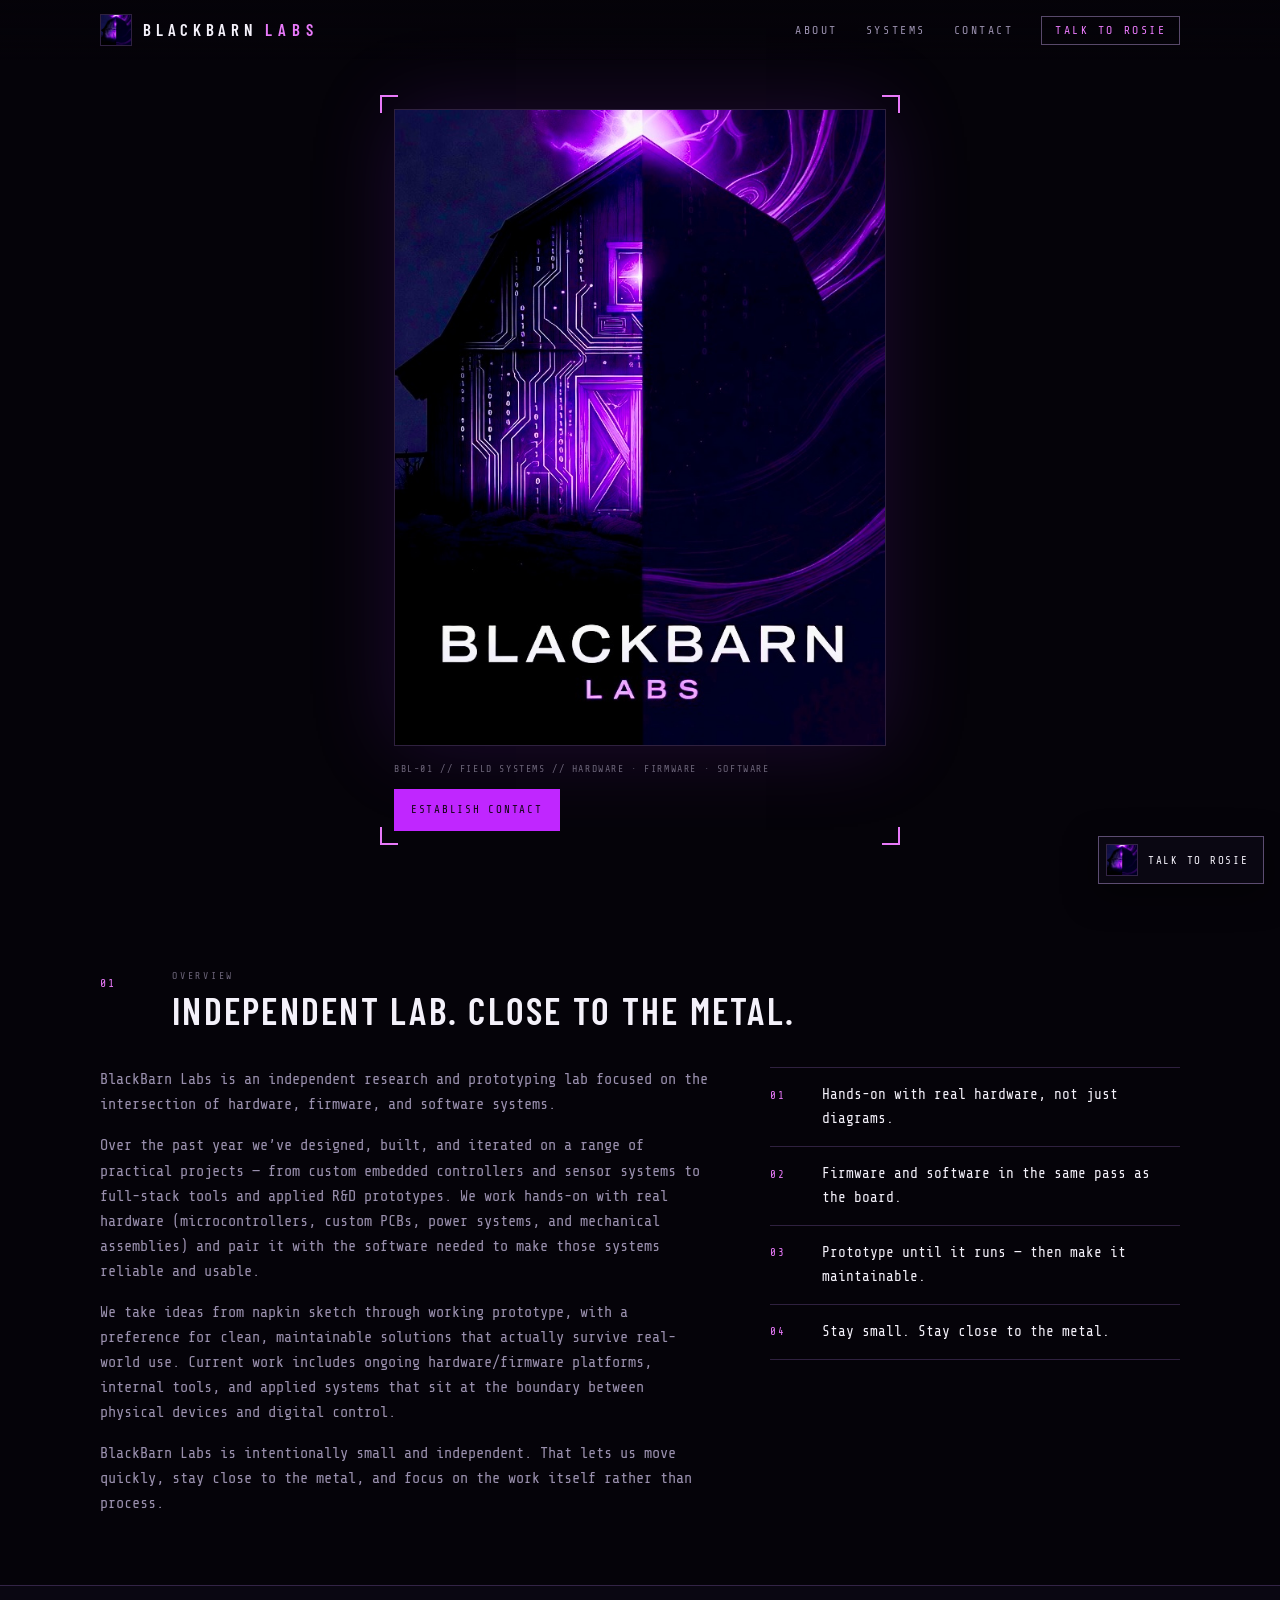
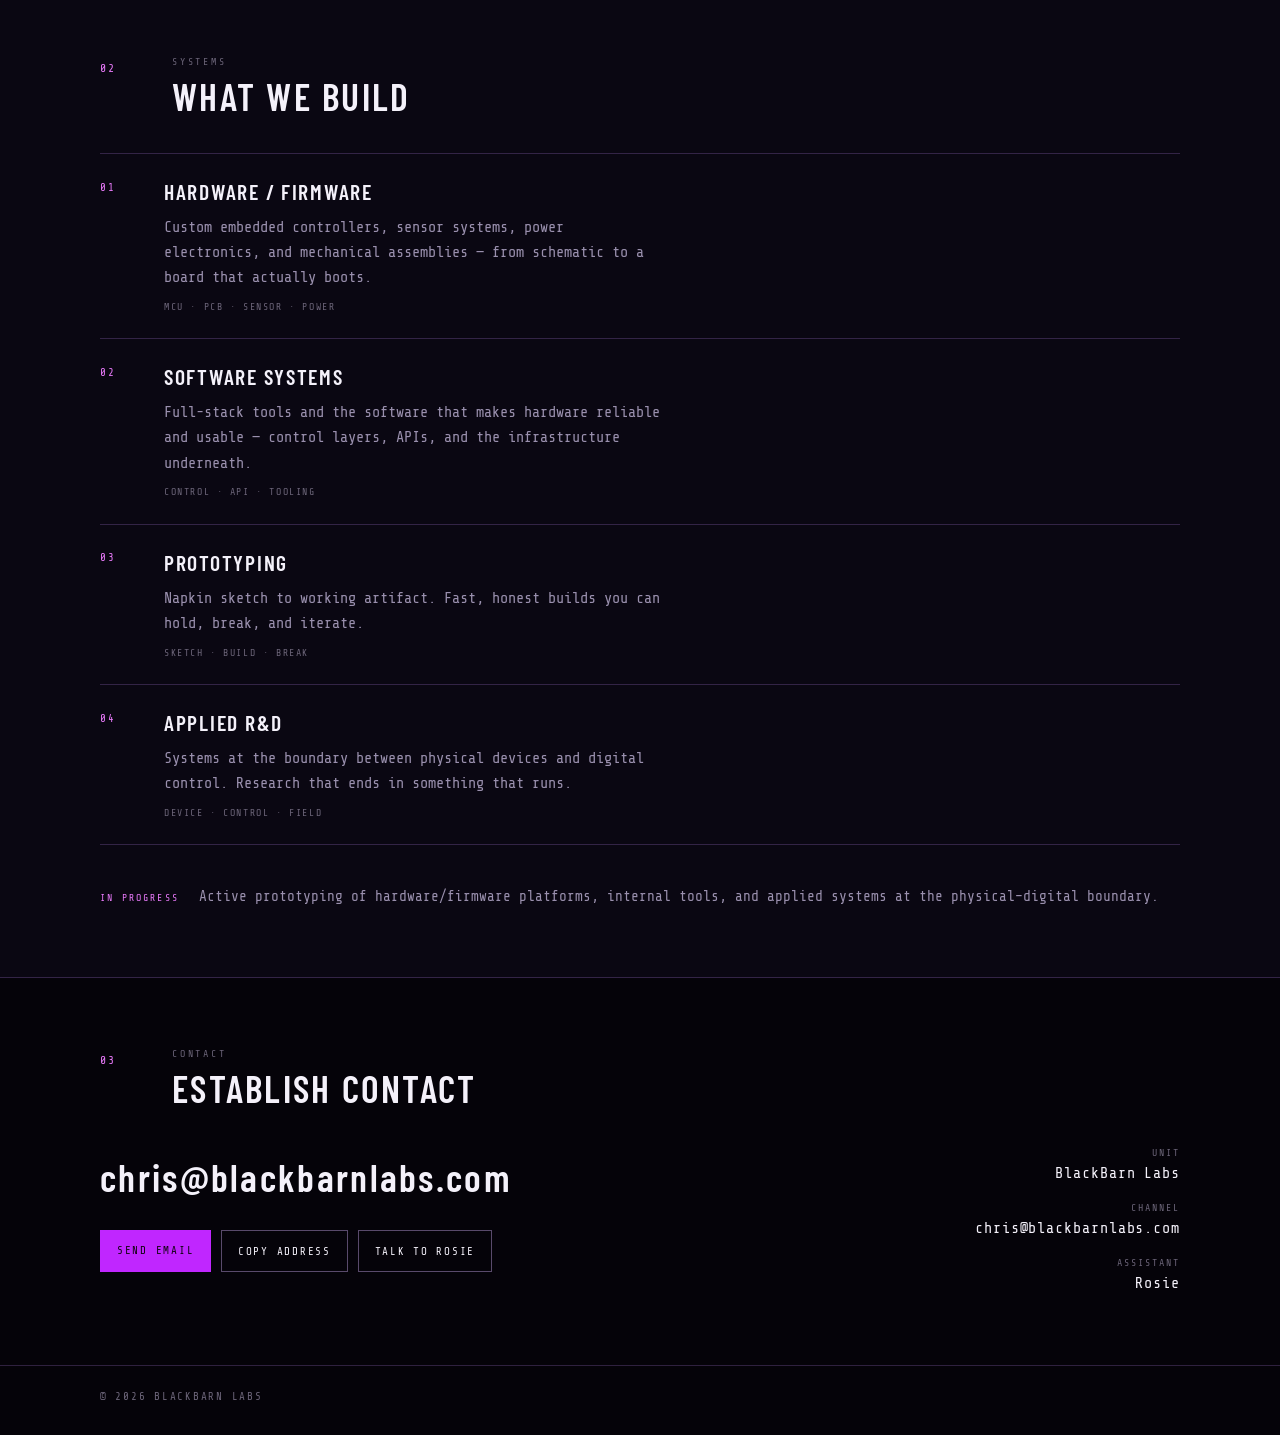
==== commit a78c5930: "Rebuild site around the barn poster. Use the full BlackBarn Labs graphic as the hero, replace broken" ====
--- a/index.html
+++ b/index.html
@@ -3,9 +3,9 @@
 <head>
   <meta charset="utf-8">
   <meta name="viewport" content="width=device-width, initial-scale=1, viewport-fit=cover">
-  <title>BlackBarn Labs — Hardware, firmware, and software systems</title>
-  <meta name="description" content="BlackBarn Labs is an independent research and prototyping lab at the intersection of hardware, firmware, and software systems.">
-  <meta name="theme-color" content="#07050c">
+  <title>BlackBarn Labs — Hardware · Firmware · Software</title>
+  <meta name="description" content="Independent research and prototyping lab at the intersection of hardware, firmware, and software systems.">
+  <meta name="theme-color" content="#050309">
   <meta name="color-scheme" content="dark">
   <link rel="canonical" href="https://blackbarnlabs.com/">
 
@@ -26,7 +26,7 @@
   <link rel="manifest" href="/site.webmanifest">
   <link rel="preconnect" href="https://fonts.googleapis.com">
   <link rel="preconnect" href="https://fonts.gstatic.com" crossorigin>
-  <link href="https://fonts.googleapis.com/css2?family=IBM+Plex+Mono:wght@400;500&family=Outfit:wght@300;400;500&display=swap" rel="stylesheet">
+  <link href="https://fonts.googleapis.com/css2?family=Barlow+Condensed:wght@500;600;700&family=Share+Tech+Mono&display=swap" rel="stylesheet">
   <link rel="stylesheet" href="/css/styles.css">
 
   <script type="application/ld+json">
@@ -36,13 +36,11 @@
     "name": "BlackBarn Labs",
     "url": "https://blackbarnlabs.com",
     "email": "chris@blackbarnlabs.com",
-    "description": "Independent research and prototyping lab focused on hardware, firmware, and software systems.",
-    "areaServed": "Worldwide"
+    "description": "Independent research and prototyping lab focused on hardware, firmware, and software systems."
   }
   </script>
 </head>
 <body id="top">
-  <div class="atmosphere" aria-hidden="true"></div>
   <a class="skip" href="#main">Skip to content</a>
 
   <header class="site-header" data-header>
@@ -51,14 +49,12 @@
         <img src="/assets/logo.png" width="36" height="36" alt="">
         <span class="brand-name">BlackBarn <em>Labs</em></span>
       </a>
-
       <button class="menu-toggle" type="button" aria-expanded="false" aria-controls="nav-links" aria-label="Open menu" data-menu-toggle>
         <span aria-hidden="true"></span>
       </button>
-
       <ul class="nav-links" id="nav-links" data-nav>
         <li><a href="#about">About</a></li>
-        <li><a href="#work">Work</a></li>
+        <li><a href="#systems">Systems</a></li>
         <li><a href="#contact">Contact</a></li>
         <li><a href="#rosie" class="nav-cta" data-rosie-open>Talk to Rosie</a></li>
       </ul>
@@ -66,165 +62,138 @@
   </header>
 
   <main id="main">
-    <section class="hero" data-hero aria-labelledby="hero-title">
-      <div class="wrap hero-inner">
-        <div class="hero-copy">
-          <p class="kicker reveal">Independent research &amp; prototyping lab</p>
-          <h1 id="hero-title" class="reveal reveal-d2">
-            <span>BlackBarn</span>
-            <span class="labs">Labs</span>
-          </h1>
-          <p class="tagline reveal reveal-d3">Hardware, firmware, and software systems.</p>
-          <hr class="rule reveal reveal-d3">
-          <p class="lede reveal reveal-d4">We take ideas from napkin sketch through working prototype — with a preference for clean, maintainable solutions that survive real-world use.</p>
-          <div class="hero-actions reveal reveal-d5">
-            <a class="btn btn-primary" href="mailto:chris@blackbarnlabs.com">chris@blackbarnlabs.com</a>
-            <a class="btn btn-ghost" href="#work">What we do</a>
-          </div>
-          <ul class="specs reveal reveal-d5">
-            <li>Embedded</li>
-            <li>Firmware</li>
-            <li>PCBs</li>
-            <li>Sensors</li>
-            <li>Full-stack</li>
-          </ul>
+    <section class="hero" aria-labelledby="hero-title">
+      <div class="hero-stage">
+        <span class="tick tick-tl" aria-hidden="true"></span>
+        <span class="tick tick-tr" aria-hidden="true"></span>
+        <span class="tick tick-bl" aria-hidden="true"></span>
+        <span class="tick tick-br" aria-hidden="true"></span>
+        <h1 id="hero-title" class="visually-hidden">BlackBarn Labs</h1>
+        <img class="poster" src="/assets/poster.jpg" width="609" height="790" alt="BlackBarn Labs — barn split between timber, circuit traces, and purple lightning">
+        <div class="hero-hud">
+          <p>BBL-01 // FIELD SYSTEMS // HARDWARE · FIRMWARE · SOFTWARE</p>
+          <a class="btn" href="mailto:chris@blackbarnlabs.com">Establish contact</a>
         </div>
-        <figure class="hero-art reveal reveal-d2">
-          <img src="/assets/barn.jpg" width="640" height="720" alt="BlackBarn Labs mark: a dark barn split between timber, circuit traces, and purple lightning">
-        </figure>
-      </div>
-      <div class="scroll-cue" aria-hidden="true">
-        Scroll
-        <span class="line"></span>
-      </div>
-    </section>
-
-    <section id="about" aria-labelledby="about-title">
+      </div>
+    </section>
+
+    <section id="about">
       <div class="wrap">
-        <div class="section-head in-view">
-          <span class="index">01 / About</span>
-          <h2 id="about-title">Stay close to the metal.</h2>
-        </div>
-
-        <div class="split">
-          <div class="prose in-view">
+        <header class="sec-head">
+          <span class="idx">01</span>
+          <div>
+            <p class="idx-label">Overview</p>
+            <h2>Independent lab. Close to the metal.</h2>
+          </div>
+        </header>
+
+        <div class="overview">
+          <div class="prose">
             <p>BlackBarn Labs is an independent research and prototyping lab focused on the intersection of hardware, firmware, and software systems.</p>
             <p>Over the past year we’ve designed, built, and iterated on a range of practical projects — from custom embedded controllers and sensor systems to full-stack tools and applied R&amp;D prototypes. We work hands-on with real hardware (microcontrollers, custom PCBs, power systems, and mechanical assemblies) and pair it with the software needed to make those systems reliable and usable.</p>
             <p>We take ideas from napkin sketch through working prototype, with a preference for clean, maintainable solutions that actually survive real-world use. Current work includes ongoing hardware/firmware platforms, internal tools, and applied systems that sit at the boundary between physical devices and digital control.</p>
             <p>BlackBarn Labs is intentionally small and independent. That lets us move quickly, stay close to the metal, and focus on the work itself rather than process.</p>
           </div>
-          <aside class="in-view">
-            <p class="aside-label">How we work</p>
-            <ul class="principles">
-              <li><span class="n">01</span><span>Hands-on with real hardware, not just diagrams.</span></li>
-              <li><span class="n">02</span><span>Firmware and software in the same pass as the board.</span></li>
-              <li><span class="n">03</span><span>Prototype until it runs — then make it maintainable.</span></li>
-              <li><span class="n">04</span><span>Stay small. Stay close to the metal.</span></li>
-            </ul>
-          </aside>
+          <dl class="spec-list">
+            <div><dt>01</dt><dd>Hands-on with real hardware, not just diagrams.</dd></div>
+            <div><dt>02</dt><dd>Firmware and software in the same pass as the board.</dd></div>
+            <div><dt>03</dt><dd>Prototype until it runs — then make it maintainable.</dd></div>
+            <div><dt>04</dt><dd>Stay small. Stay close to the metal.</dd></div>
+          </dl>
         </div>
       </div>
     </section>
 
-    <section id="work" aria-labelledby="work-title">
+    <section id="systems">
       <div class="wrap">
-        <div class="section-head in-view">
-          <span class="index">02 / Work</span>
-          <h2 id="work-title">What we do</h2>
-        </div>
-
-        <div class="cards">
-          <article class="card in-view">
-            <svg class="card-icon" viewBox="0 0 24 24" fill="none" aria-hidden="true">
-              <rect x="4" y="7" width="16" height="10" stroke="currentColor" stroke-width="1.4"/>
-              <circle cx="8" cy="12" r="1.2" fill="currentColor"/>
-              <circle cx="12" cy="12" r="1.2" fill="currentColor"/>
-              <path d="M16 10.5v3M18 10.5v3" stroke="currentColor" stroke-width="1.4" stroke-linecap="round"/>
-            </svg>
-            <h3>Hardware &amp; firmware</h3>
-            <p>Custom embedded controllers, sensor systems, power electronics, and mechanical assemblies — from schematic to a board that actually boots.</p>
-            <span class="more">MCUs · PCBs · Sensors</span>
-          </article>
-
-          <article class="card in-view">
-            <svg class="card-icon" viewBox="0 0 24 24" fill="none" aria-hidden="true">
-              <rect x="3" y="4" width="18" height="14" stroke="currentColor" stroke-width="1.4"/>
-              <path d="M8 20h8M12 18v2" stroke="currentColor" stroke-width="1.4"/>
-              <path d="M7 9h4M7 12h2" stroke="currentColor" stroke-width="1.4" stroke-linecap="round"/>
-            </svg>
-            <h3>Software systems</h3>
-            <p>Full-stack tools and the software that makes hardware reliable and usable — control, interfaces, APIs, and the quiet infrastructure underneath.</p>
-            <span class="more">Control · APIs · Tools</span>
-          </article>
-
-          <article class="card in-view">
-            <svg class="card-icon" viewBox="0 0 24 24" fill="none" aria-hidden="true">
-              <path d="M5 19V8l7-4 7 4v11" stroke="currentColor" stroke-width="1.4" stroke-linejoin="round"/>
-              <path d="M9 19v-6h6v6" stroke="currentColor" stroke-width="1.4"/>
-            </svg>
-            <h3>Prototyping</h3>
-            <p>Napkin sketch to working artifact. Fast, honest builds you can hold, break, and iterate — without dressing up a maybe as a launch.</p>
-            <span class="more">Sketch · Build · Break</span>
-          </article>
-
-          <article class="card in-view">
-            <svg class="card-icon" viewBox="0 0 24 24" fill="none" aria-hidden="true">
-              <circle cx="12" cy="12" r="8" stroke="currentColor" stroke-width="1.4"/>
-              <circle cx="12" cy="12" r="2" fill="currentColor"/>
-              <path d="M12 4v2.5M12 17.5V20M4 12h2.5M17.5 12H20" stroke="currentColor" stroke-width="1.4" stroke-linecap="round"/>
-            </svg>
-            <h3>Applied R&amp;D</h3>
-            <p>Systems at the boundary between physical devices and digital control. Research that ends in something that runs, not a slide deck.</p>
-            <span class="more">Devices · Control · Experiments</span>
-          </article>
-        </div>
-
-        <aside class="current-focus in-view">
-          <span class="index">In progress</span>
-          <p>Active prototyping of hardware/firmware platforms, internal tools, and applied systems that sit at the boundary between physical devices and digital control.</p>
-        </aside>
-      </div>
-    </section>
-
-    <section class="contact" id="contact" aria-labelledby="contact-title">
+        <header class="sec-head">
+          <span class="idx">02</span>
+          <div>
+            <p class="idx-label">Systems</p>
+            <h2>What we build</h2>
+          </div>
+        </header>
+
+        <ol class="capability">
+          <li>
+            <span class="n">01</span>
+            <div>
+              <h3>Hardware / Firmware</h3>
+              <p>Custom embedded controllers, sensor systems, power electronics, and mechanical assemblies — from schematic to a board that actually boots.</p>
+              <span class="tags">MCU · PCB · SENSOR · POWER</span>
+            </div>
+          </li>
+          <li>
+            <span class="n">02</span>
+            <div>
+              <h3>Software systems</h3>
+              <p>Full-stack tools and the software that makes hardware reliable and usable — control layers, APIs, and the infrastructure underneath.</p>
+              <span class="tags">CONTROL · API · TOOLING</span>
+            </div>
+          </li>
+          <li>
+            <span class="n">03</span>
+            <div>
+              <h3>Prototyping</h3>
+              <p>Napkin sketch to working artifact. Fast, honest builds you can hold, break, and iterate.</p>
+              <span class="tags">SKETCH · BUILD · BREAK</span>
+            </div>
+          </li>
+          <li>
+            <span class="n">04</span>
+            <div>
+              <h3>Applied R&amp;D</h3>
+              <p>Systems at the boundary between physical devices and digital control. Research that ends in something that runs.</p>
+              <span class="tags">DEVICE · CONTROL · FIELD</span>
+            </div>
+          </li>
+        </ol>
+
+        <p class="status">
+          <span>IN PROGRESS</span>
+          Active prototyping of hardware/firmware platforms, internal tools, and applied systems at the physical–digital boundary.
+        </p>
+      </div>
+    </section>
+
+    <section id="contact">
       <div class="wrap">
-        <div class="section-head in-view">
-          <span class="index">03 / Contact</span>
-          <h2 id="contact-title">If it needs to exist, start here.</h2>
-        </div>
-
-        <div class="contact-panel in-view">
-          <div>
-            <p class="lede">A short note is enough. Or talk to Rosie, the lab assistant on the wall.</p>
-            <a class="email-link" href="mailto:chris@blackbarnlabs.com">chris@blackbarnlabs.com</a>
-            <div class="contact-actions">
-              <a class="btn btn-primary" href="mailto:chris@blackbarnlabs.com">Send email</a>
+        <header class="sec-head">
+          <span class="idx">03</span>
+          <div>
+            <p class="idx-label">Contact</p>
+            <h2>Establish contact</h2>
+          </div>
+        </header>
+
+        <div class="contact-row">
+          <div>
+            <a class="email" href="mailto:chris@blackbarnlabs.com">chris@blackbarnlabs.com</a>
+            <div class="actions">
+              <a class="btn" href="mailto:chris@blackbarnlabs.com">Send email</a>
               <button class="btn btn-ghost" type="button" data-copy-email>Copy address</button>
               <button class="btn btn-ghost" type="button" data-rosie-open>Talk to Rosie</button>
             </div>
             <p class="copy-status" data-copy-status role="status" aria-live="polite"></p>
           </div>
-          <div class="meta-stack">
-            <span>Studio</span>
-            <strong>BlackBarn Labs</strong>
-            <span>Email</span>
-            <strong>chris@blackbarnlabs.com</strong>
-            <span>Lab assistant</span>
-            <strong>Rosie</strong>
-          </div>
+          <dl class="meta">
+            <div><dt>Unit</dt><dd>BlackBarn Labs</dd></div>
+            <div><dt>Channel</dt><dd>chris@blackbarnlabs.com</dd></div>
+            <div><dt>Assistant</dt><dd>Rosie</dd></div>
+          </dl>
         </div>
       </div>
     </section>
   </main>
 
   <footer class="site-footer">
-    <div class="wrap footer-inner">
+    <div class="wrap">
       <p>© <span data-year>2026</span> BlackBarn Labs</p>
     </div>
   </footer>
 
   <button class="rosie-launcher" type="button" data-rosie-open>
-    <img src="/assets/logo.png" width="36" height="36" alt="">
+    <img src="/assets/logo.png" width="32" height="32" alt="">
     Talk to Rosie
   </button>
 
@@ -233,13 +202,13 @@
       <img src="/assets/logo.png" width="36" height="36" alt="">
       <div>
         <h2>Rosie</h2>
-        <p class="rosie-status" data-rosie-status>Lab assistant</p>
+        <p class="rosie-status" data-rosie-status>Wall lab</p>
       </div>
       <button class="rosie-close" type="button" data-rosie-close aria-label="Close chat">×</button>
     </div>
     <div class="rosie-log" data-rosie-log></div>
     <form class="rosie-form" data-rosie-form>
-      <input type="text" name="message" autocomplete="off" maxlength="800" placeholder="Say hello…" aria-label="Message Rosie">
+      <input type="text" name="message" autocomplete="off" maxlength="800" placeholder="Transmit…" aria-label="Message Rosie">
       <button type="submit">Send</button>
     </form>
   </div>
--- a/css/styles.css
+++ b/css/styles.css
@@ -1,970 +1,351 @@
-/* BlackBarn Labs — one-page site
-   Dark, minimal, lab. Black + electric purple from the barn mark. */
+/* BlackBarn Labs — military / field-systems */
 
 :root {
-  --bg: #07050c;
-  --bg-elevated: #0c0814;
-  --surface: #120a1c;
-  --surface-hover: #1a1028;
-  --border: rgba(216, 180, 254, 0.10);
-  --border-strong: rgba(216, 180, 254, 0.22);
-  --text: #f3eefe;
-  --text-muted: #9b8fb8;
-  --text-dim: #6b6080;
-  --accent: #c026ff;
-  --accent-bright: #e879f9;
-  --accent-deep: #7c3aed;
-  --accent-soft: rgba(192, 38, 255, 0.14);
-  --accent-glow: rgba(192, 38, 255, 0.28);
-  --font-serif: "Instrument Serif", "Iowan Old Style", "Palatino Linotype", Palatino, serif;
-  --font-sans: "Outfit", "Avenir Next", "Segoe UI", sans-serif;
-  --font-mono: "IBM Plex Mono", "SFMono-Regular", Menlo, Consolas, monospace;
-  --nav-h: 4.5rem;
-  --max: 1120px;
-  --gutter: clamp(1.25rem, 4vw, 2.5rem);
-  --radius: 2px;
+  --bg: #050309;
+  --bg-2: #0a0712;
+  --line: rgba(196, 140, 255, 0.22);
+  --line-strong: rgba(216, 180, 254, 0.4);
+  --text: #f4f1fa;
+  --muted: #9a90ae;
+  --dim: #6b6478;
+  --violet: #c026ff;
+  --violet-2: #e879f9;
+  --violet-dim: rgba(192, 38, 255, 0.14);
+  --font: "Barlow Condensed", "Arial Narrow", sans-serif;
+  --mono: "Share Tech Mono", "SFMono-Regular", Menlo, monospace;
+  --nav: 3.75rem;
+  --max: 1080px;
+  --gutter: clamp(1.1rem, 4vw, 2.25rem);
   --ease: cubic-bezier(0.22, 1, 0.36, 1);
 }
 
 *,
 *::before,
-*::after {
-  box-sizing: border-box;
-  margin: 0;
-  padding: 0;
-}
-
-html {
-  scroll-behavior: smooth;
-  color-scheme: dark;
-}
-
-html,
-body {
+*::after { box-sizing: border-box; margin: 0; padding: 0; }
+
+html { scroll-behavior: smooth; color-scheme: dark; }
+
+html, body {
   background: var(--bg);
   color: var(--text);
 }
 
-body.nav-open {
-  overflow: hidden;
-}
-
 body {
-  font-family: var(--font-sans);
-  font-weight: 400;
-  font-size: 1.0625rem;
-  line-height: 1.7;
-  letter-spacing: 0.01em;
+  font-family: var(--mono);
+  font-size: 0.95rem;
+  line-height: 1.65;
   min-height: 100vh;
   overflow-x: hidden;
   -webkit-font-smoothing: antialiased;
-  text-rendering: optimizeLegibility;
-}
-
-img,
-svg {
-  display: block;
-  max-width: 100%;
-}
-
-a {
-  color: inherit;
-  text-decoration: none;
-}
-
-button {
-  font-family: inherit;
-  cursor: pointer;
-  border: 0;
-  background: none;
-  color: inherit;
-}
-
-ul {
-  list-style: none;
-}
-
-::selection {
-  background: var(--accent);
-  color: var(--bg);
-}
-
-:focus-visible {
-  outline: 1px solid var(--accent);
-  outline-offset: 3px;
-}
+}
+
+body.nav-open { overflow: hidden; }
+
+img { display: block; max-width: 100%; }
+a { color: inherit; text-decoration: none; }
+button { font-family: inherit; cursor: pointer; border: 0; background: none; color: inherit; }
+ul, ol { list-style: none; }
+
+::selection { background: var(--violet); color: #050309; }
+:focus-visible { outline: 1px solid var(--violet); outline-offset: 3px; }
 
 .visually-hidden {
-  position: absolute;
-  width: 1px;
-  height: 1px;
-  padding: 0;
-  margin: -1px;
-  overflow: hidden;
-  clip: rect(0, 0, 0, 0);
-  white-space: nowrap;
-  border: 0;
-}
-
-/* Grain + grid atmosphere */
-.atmosphere {
-  pointer-events: none;
-  position: fixed;
-  inset: 0;
-  z-index: 0;
-  background-image:
-    linear-gradient(rgba(192, 38, 255, 0.05) 1px, transparent 1px),
-    linear-gradient(90deg, rgba(192, 38, 255, 0.05) 1px, transparent 1px);
-  background-size: 72px 72px;
-  mask-image: radial-gradient(ellipse at 50% 0%, black 0%, transparent 72%);
-}
-
-.atmosphere::after {
-  content: "";
-  position: absolute;
-  inset: 0;
-  opacity: 0.045;
-  background-image: url("data:image/svg+xml,%3Csvg xmlns='http://www.w3.org/2000/svg' width='160' height='160'%3E%3Cfilter id='n'%3E%3CfeTurbulence type='fractalNoise' baseFrequency='.85' numOctaves='4' stitchTiles='stitch'/%3E%3C/filter%3E%3Crect width='160' height='160' filter='url(%23n)'/%3E%3C/svg%3E");
+  position: absolute; width: 1px; height: 1px; padding: 0; margin: -1px;
+  overflow: hidden; clip: rect(0,0,0,0); white-space: nowrap; border: 0;
 }
 
 .skip {
-  position: absolute;
-  left: 1rem;
-  top: -4rem;
-  z-index: 100;
-  padding: 0.6rem 1rem;
-  background: var(--accent);
-  color: var(--bg);
-  font-size: 0.8rem;
-  font-weight: 500;
-  letter-spacing: 0.06em;
-  text-transform: uppercase;
-}
-
-.skip:focus {
-  top: 1rem;
-}
+  position: absolute; left: 1rem; top: -4rem; z-index: 100;
+  padding: 0.5rem 0.8rem; background: var(--violet); color: var(--bg);
+  font-size: 0.75rem; letter-spacing: 0.12em; text-transform: uppercase;
+}
+.skip:focus { top: 1rem; }
 
 .wrap {
   width: min(var(--max), calc(100% - var(--gutter) * 2));
   margin-inline: auto;
 }
 
-/* ---------- Header ---------- */
+/* Header */
 .site-header {
-  position: sticky;
-  top: 0;
-  z-index: 50;
-  height: calc(var(--nav-h) + env(safe-area-inset-top));
+  position: sticky; top: 0; z-index: 50;
+  height: calc(var(--nav) + env(safe-area-inset-top));
   padding-top: env(safe-area-inset-top);
-  display: flex;
-  align-items: center;
+  display: flex; align-items: center;
   border-bottom: 1px solid transparent;
-  transition: background 0.35s var(--ease), border-color 0.35s var(--ease), backdrop-filter 0.35s var(--ease);
-}
-
+  background: linear-gradient(to bottom, rgba(5,3,9,0.92), rgba(5,3,9,0.55) 70%, transparent);
+}
 .site-header.is-scrolled {
-  background: rgba(7, 7, 7, 0.78);
-  border-bottom-color: var(--border);
-  backdrop-filter: blur(16px);
-  -webkit-backdrop-filter: blur(16px);
+  background: rgba(5, 3, 9, 0.92);
+  border-bottom-color: var(--line);
+  backdrop-filter: blur(12px);
 }
 
 .nav {
-  display: flex;
-  align-items: center;
-  justify-content: space-between;
+  display: flex; align-items: center; justify-content: space-between;
   width: min(var(--max), calc(100% - var(--gutter) * 2));
-  margin-inline: auto;
-  gap: 1.5rem;
-}
-
-.brand {
-  display: inline-flex;
-  align-items: center;
-  gap: 0.75rem;
-  min-height: 44px;
-}
-
+  margin-inline: auto; gap: 1.25rem;
+}
+
+.brand { display: inline-flex; align-items: center; gap: 0.7rem; min-height: 44px; }
 .brand img {
-  width: 36px;
-  height: 36px;
-  border-radius: 4px;
-  object-fit: cover;
-  box-shadow: 0 0 0 1px var(--border-strong);
-}
-
+  width: 32px; height: 32px; object-fit: cover;
+  border: 1px solid var(--line);
+}
 .brand-name {
-  font-family: var(--font-sans);
-  font-size: 0.8rem;
-  font-weight: 500;
-  letter-spacing: 0.16em;
-  text-transform: uppercase;
-  color: var(--text);
-}
-
-.brand-name em {
-  font-style: normal;
-  color: var(--accent);
-}
-
-.nav-links {
-  display: flex;
-  align-items: center;
-  gap: 2rem;
-}
-
+  font-family: var(--font);
+  font-size: 1.05rem;
+  font-weight: 600;
+  letter-spacing: 0.28em;
+  text-transform: uppercase;
+}
+.brand-name em { font-style: normal; color: var(--violet-2); letter-spacing: 0.36em; }
+
+.nav-links { display: flex; align-items: center; gap: 1.75rem; }
 .nav-links a {
-  position: relative;
-  font-family: var(--font-mono);
   font-size: 0.72rem;
-  letter-spacing: 0.16em;
-  text-transform: uppercase;
-  color: var(--text-muted);
-  transition: color 0.25s var(--ease);
-}
-
-.nav-links a::after {
-  content: "";
-  position: absolute;
-  left: 0;
-  bottom: -0.35rem;
-  width: 100%;
-  height: 1px;
-  background: var(--accent);
-  transform: scaleX(0);
-  transform-origin: left;
-  transition: transform 0.3s var(--ease);
-}
-
-.nav-links a:hover,
-.nav-links a:focus-visible {
-  color: var(--text);
-}
-
-.nav-links a:hover::after,
-.nav-links a:focus-visible::after {
-  transform: scaleX(1);
-}
-
+  letter-spacing: 0.22em;
+  text-transform: uppercase;
+  color: var(--muted);
+}
+.nav-links a:hover { color: var(--text); }
 .nav-cta {
-  padding: 0.55rem 0.95rem;
-  border: 1px solid var(--border-strong);
-  color: var(--accent) !important;
-  transition: background 0.25s var(--ease), border-color 0.25s var(--ease);
-}
-
-.nav-cta::after {
-  display: none !important;
-}
-
-.nav-cta:hover,
-.nav-cta:focus-visible {
-  background: var(--accent-soft);
-  border-color: var(--accent);
-}
-
-.menu-toggle {
-  display: none;
-  width: 44px;
-  height: 44px;
-  place-items: center;
-  position: relative;
-  z-index: 60;
-}
-
+  padding: 0.45rem 0.8rem;
+  border: 1px solid var(--line-strong);
+  color: var(--violet-2) !important;
+}
+.nav-cta:hover { background: var(--violet-dim); }
+
+.menu-toggle { display: none; width: 44px; height: 44px; place-items: center; z-index: 60; }
 .menu-toggle span,
 .menu-toggle span::before,
 .menu-toggle span::after {
-  display: block;
-  width: 18px;
-  height: 1.5px;
-  background: var(--text);
-  position: relative;
-  transition: transform 0.3s var(--ease), opacity 0.3s var(--ease);
-}
-
+  display: block; width: 16px; height: 1.5px; background: var(--text); position: relative;
+}
 .menu-toggle span::before,
-.menu-toggle span::after {
-  content: "";
-  position: absolute;
-  left: 0;
-}
-
-.menu-toggle span::before { top: -6px; }
-.menu-toggle span::after { top: 6px; }
-
+.menu-toggle span::after { content: ""; position: absolute; left: 0; }
+.menu-toggle span::before { top: -5px; }
+.menu-toggle span::after { top: 5px; }
 body.nav-open .menu-toggle span { background: transparent; }
 body.nav-open .menu-toggle span::before { top: 0; transform: rotate(45deg); }
 body.nav-open .menu-toggle span::after { top: 0; transform: rotate(-45deg); }
 
-/* ---------- Hero ---------- */
+/* Hero — the poster IS the brand */
 .hero {
+  min-height: calc(100svh - var(--nav));
+  display: grid;
+  place-items: center;
+  padding: 1.25rem var(--gutter) 2.5rem;
+}
+
+.hero-stage {
   position: relative;
-  z-index: 1;
-  min-height: calc(100svh - var(--nav-h));
-  display: flex;
-  flex-direction: column;
-  justify-content: center;
-  padding: 4rem 0 5rem;
-  --mx: 50%;
-  --my: 30%;
-}
-
-.hero::before {
-  content: "";
-  position: absolute;
-  inset: 0;
-  background: radial-gradient(520px circle at var(--mx) var(--my), var(--accent-glow), transparent 42%);
-  pointer-events: none;
-  z-index: -1;
-  transition: background 0.15s linear;
-}
-
-.hero-inner {
-  display: grid;
-  grid-template-columns: minmax(0, 1fr) minmax(260px, 0.92fr);
-  gap: clamp(2rem, 5vw, 4.5rem);
-  align-items: center;
-}
-
-.hero-copy {
-  display: flex;
-  flex-direction: column;
-  align-items: flex-start;
-}
-
-.hero-art {
-  margin: 0;
-  position: relative;
-}
-
-.hero-art img {
+  width: min(520px, 100%);
+  padding: 14px;
+}
+
+.poster {
   width: 100%;
   height: auto;
-  border-radius: 4px;
-  box-shadow:
-    0 0 0 1px rgba(192, 38, 255, 0.25),
-    0 30px 80px rgba(88, 28, 135, 0.45);
-}
-
-.hero-art::after {
-  content: "";
+  border: 1px solid var(--line);
+  box-shadow: 0 0 80px rgba(138, 43, 226, 0.18);
+}
+
+.tick {
   position: absolute;
-  inset: 12% -8% auto 30%;
-  height: 55%;
-  background: radial-gradient(circle, rgba(192, 38, 255, 0.35), transparent 68%);
+  width: 18px; height: 18px;
+  border-color: var(--violet-2);
+  border-style: solid;
   pointer-events: none;
-  z-index: -1;
-  filter: blur(18px);
-}
-
-.kicker {
-  display: inline-flex;
-  align-items: center;
-  gap: 0.75rem;
-  font-family: var(--font-mono);
-  font-size: 0.68rem;
-  letter-spacing: 0.22em;
-  text-transform: uppercase;
-  color: var(--accent);
-  margin-bottom: 1.75rem;
-}
-
-.kicker::before {
-  content: "";
-  width: 28px;
-  height: 1px;
-  background: var(--accent);
-}
-
-.hero h1 {
-  font-family: var(--font-sans);
-  font-weight: 400;
-  font-size: clamp(2.6rem, 7vw, 5.2rem);
-  line-height: 0.92;
-  letter-spacing: 0.12em;
-  text-transform: uppercase;
-  margin-bottom: 1.5rem;
-}
-
-.hero h1 span {
-  display: block;
-}
-
-.hero h1 .labs {
-  color: var(--accent-bright);
-  letter-spacing: 0.42em;
-  font-size: 0.42em;
-  font-weight: 500;
-  margin-top: 0.55em;
-}
-
-.tagline {
-  font-size: clamp(1.15rem, 2.2vw, 1.45rem);
-  font-weight: 300;
-  color: var(--text);
-  max-width: 28ch;
-  line-height: 1.45;
-  margin-bottom: 1.25rem;
-}
-
-.rule {
-  width: 48px;
-  height: 1px;
-  background: var(--accent);
-  margin: 0.5rem 0 1.25rem;
-  border: 0;
-}
-
-.lede {
-  color: var(--text-muted);
-  max-width: 46ch;
-  margin-bottom: 2.25rem;
-}
-
-.hero-actions {
+}
+.tick-tl { top: 0; left: 0; border-width: 2px 0 0 2px; }
+.tick-tr { top: 0; right: 0; border-width: 2px 2px 0 0; }
+.tick-bl { bottom: 0; left: 0; border-width: 0 0 2px 2px; }
+.tick-br { bottom: 0; right: 0; border-width: 0 2px 2px 0; }
+
+.hero-hud {
   display: flex;
   flex-wrap: wrap;
-  gap: 0.85rem;
-  margin-bottom: 4.5rem;
+  align-items: center;
+  justify-content: space-between;
+  gap: 0.75rem 1rem;
+  margin-top: 0.9rem;
+}
+.hero-hud p {
+  font-size: 0.62rem;
+  letter-spacing: 0.16em;
+  text-transform: uppercase;
+  color: var(--dim);
 }
 
 .btn {
-  display: inline-flex;
-  align-items: center;
-  justify-content: center;
-  gap: 0.6rem;
-  min-height: 48px;
-  padding: 0.7rem 1.25rem;
-  font-family: var(--font-mono);
-  font-size: 0.72rem;
-  letter-spacing: 0.14em;
-  text-transform: uppercase;
-  transition: background 0.25s var(--ease), color 0.25s var(--ease), border-color 0.25s var(--ease), transform 0.25s var(--ease);
-}
-
-.btn-primary {
-  background: var(--accent);
-  color: var(--bg);
-  border: 1px solid var(--accent);
-}
-
-.btn-primary:hover,
-.btn-primary:focus-visible {
-  background: var(--accent-bright);
-  border-color: var(--accent-bright);
-}
-
-.btn-ghost {
-  border: 1px solid var(--border-strong);
-  color: var(--text);
-}
-
-.btn-ghost:hover,
-.btn-ghost:focus-visible {
-  border-color: var(--accent);
-  color: var(--accent);
-}
-
-.specs {
-  display: flex;
-  flex-wrap: wrap;
-  gap: 0.65rem 1.5rem;
-  font-family: var(--font-mono);
+  display: inline-flex; align-items: center; justify-content: center;
+  min-height: 42px; padding: 0.5rem 1rem;
+  border: 1px solid var(--violet);
+  background: var(--violet);
+  color: #120414;
+  font-family: var(--mono);
   font-size: 0.68rem;
   letter-spacing: 0.16em;
   text-transform: uppercase;
-  color: var(--text-dim);
-}
-
-.specs li {
-  display: inline-flex;
-  align-items: center;
-  gap: 1.5rem;
-}
-
-.specs li:not(:last-child)::after {
-  content: "";
-  width: 3px;
-  height: 3px;
-  border-radius: 50%;
-  background: var(--accent);
-  opacity: 0.7;
-}
-
-.scroll-cue {
-  position: absolute;
-  right: var(--gutter);
-  bottom: 2rem;
-  display: flex;
-  flex-direction: column;
-  align-items: center;
-  gap: 0.75rem;
-  font-family: var(--font-mono);
+  transition: background 0.2s var(--ease), color 0.2s var(--ease);
+}
+.btn:hover { background: var(--violet-2); border-color: var(--violet-2); }
+.btn-ghost {
+  background: transparent;
+  color: var(--text);
+  border-color: var(--line-strong);
+}
+.btn-ghost:hover { border-color: var(--violet); color: var(--violet-2); }
+
+/* Sections */
+section { padding: 4.25rem 0; scroll-margin-top: calc(var(--nav) + 0.75rem); }
+#systems { border-block: 1px solid var(--line); background: var(--bg-2); }
+
+.sec-head {
+  display: grid;
+  grid-template-columns: 3.5rem 1fr;
+  gap: 1rem;
+  align-items: start;
+  margin-bottom: 2.25rem;
+}
+.idx {
+  font-size: 0.72rem;
+  letter-spacing: 0.2em;
+  color: var(--violet-2);
+  padding-top: 0.35rem;
+}
+.idx-label {
+  font-size: 0.62rem;
+  letter-spacing: 0.28em;
+  text-transform: uppercase;
+  color: var(--dim);
+  margin-bottom: 0.35rem;
+}
+.sec-head h2 {
+  font-family: var(--font);
+  font-weight: 600;
+  font-size: clamp(1.7rem, 3.2vw, 2.35rem);
+  letter-spacing: 0.06em;
+  text-transform: uppercase;
+  line-height: 1.1;
+}
+
+.overview {
+  display: grid;
+  grid-template-columns: 1.2fr 0.8fr;
+  gap: clamp(1.75rem, 5vw, 3.5rem);
+}
+
+.prose p { color: var(--muted); }
+.prose p + p { margin-top: 1rem; }
+
+.spec-list { border-top: 1px solid var(--line); }
+.spec-list div {
+  display: grid;
+  grid-template-columns: 2.4rem 1fr;
+  gap: 0.85rem;
+  padding: 0.95rem 0;
+  border-bottom: 1px solid var(--line);
+}
+.spec-list dt { color: var(--violet-2); font-size: 0.68rem; letter-spacing: 0.12em; padding-top: 0.2rem; }
+.spec-list dd { color: var(--text); font-size: 0.9rem; }
+
+.capability { border-top: 1px solid var(--line); }
+.capability li {
+  display: grid;
+  grid-template-columns: 3rem 1fr;
+  gap: 1rem;
+  padding: 1.25rem 0;
+  border-bottom: 1px solid var(--line);
+}
+.capability .n { color: var(--violet-2); font-size: 0.68rem; letter-spacing: 0.14em; padding-top: 0.3rem; }
+.capability h3 {
+  font-family: var(--font);
+  font-weight: 600;
+  font-size: 1.35rem;
+  letter-spacing: 0.08em;
+  text-transform: uppercase;
+  margin-bottom: 0.35rem;
+}
+.capability p { color: var(--muted); max-width: 62ch; }
+.tags {
+  display: inline-block;
+  margin-top: 0.55rem;
+  font-size: 0.62rem;
+  letter-spacing: 0.16em;
+  color: var(--dim);
+}
+
+.status {
+  margin-top: 1.5rem;
+  padding: 1rem 0 0;
+  display: grid;
+  grid-template-columns: auto 1fr;
+  gap: 1rem 1.25rem;
+  align-items: baseline;
+  color: var(--muted);
+  font-size: 0.9rem;
+}
+.status span {
+  color: var(--violet-2);
   font-size: 0.62rem;
   letter-spacing: 0.22em;
-  text-transform: uppercase;
-  color: var(--text-dim);
-  writing-mode: vertical-rl;
-}
-
-.scroll-cue .line {
-  width: 1px;
-  height: 48px;
-  background: linear-gradient(to bottom, var(--accent), transparent);
-  writing-mode: horizontal-tb;
-  animation: pulse-line 2.4s var(--ease) infinite;
-}
-
-@keyframes pulse-line {
-  0%, 100% { opacity: 0.25; transform: scaleY(0.7); transform-origin: top; }
-  50% { opacity: 1; transform: scaleY(1); transform-origin: top; }
-}
-
-/* ---------- Sections ---------- */
-main {
-  position: relative;
-  z-index: 1;
-}
-
-section {
-  padding: clamp(4.5rem, 10vw, 8rem) 0;
-  scroll-margin-top: calc(var(--nav-h) + 0.5rem);
-}
-
-.section-head {
-  display: grid;
-  grid-template-columns: 7rem 1fr;
-  gap: 1.5rem;
-  margin-bottom: clamp(2.5rem, 5vw, 4rem);
-  align-items: baseline;
-}
-
-.index {
-  font-family: var(--font-mono);
-  font-size: 0.68rem;
-  letter-spacing: 0.2em;
-  color: var(--accent);
-  text-transform: uppercase;
-}
-
-.section-head h2 {
-  font-family: var(--font-sans);
-  font-weight: 400;
-  font-size: clamp(1.8rem, 3.6vw, 2.6rem);
-  letter-spacing: -0.02em;
-  line-height: 1.15;
-}
-
-.split {
-  display: grid;
-  grid-template-columns: 1fr 1fr;
-  gap: clamp(2rem, 6vw, 5rem);
-  align-items: start;
-}
-
-.prose p + p {
-  margin-top: 1.15rem;
-}
-
-.prose p {
-  color: var(--text-muted);
-}
-
-.aside-label {
-  font-family: var(--font-mono);
-  font-size: 0.68rem;
-  letter-spacing: 0.18em;
-  text-transform: uppercase;
-  color: var(--accent);
-  margin-bottom: 1rem;
-}
-
-.principles {
-  display: flex;
-  flex-direction: column;
-  gap: 0;
-  border-top: 1px solid var(--border);
-}
-
-.principles li {
-  display: grid;
-  grid-template-columns: 2.5rem 1fr;
-  gap: 1rem;
-  padding: 1.15rem 0;
-  border-bottom: 1px solid var(--border);
-  color: var(--text);
-  font-size: 0.98rem;
-}
-
-.principles .n {
-  font-family: var(--font-mono);
+}
+
+.contact-row {
+  display: grid;
+  grid-template-columns: 1fr auto;
+  gap: 2.5rem;
+  align-items: end;
+}
+.email {
+  display: inline-block;
+  font-family: var(--font);
+  font-size: clamp(1.5rem, 4vw, 2.4rem);
+  font-weight: 600;
+  letter-spacing: 0.06em;
+  margin-bottom: 1.25rem;
+  border-bottom: 1px solid transparent;
+}
+.email:hover { color: var(--violet-2); border-bottom-color: var(--violet-2); }
+.actions { display: flex; flex-wrap: wrap; gap: 0.6rem; }
+.copy-status {
+  min-height: 1.2em;
+  margin-top: 0.7rem;
   font-size: 0.68rem;
   letter-spacing: 0.12em;
-  color: var(--accent);
-  padding-top: 0.28rem;
-}
-
-/* ---------- Services ---------- */
-.cards {
-  display: grid;
-  grid-template-columns: repeat(2, 1fr);
-  gap: 1rem;
-}
-
-.card {
-  background: var(--surface);
-  border: 1px solid var(--border);
-  padding: 1.75rem 1.6rem 1.6rem;
-  min-height: 220px;
-  display: flex;
-  flex-direction: column;
-  gap: 0.85rem;
-  transition: border-color 0.3s var(--ease), background 0.3s var(--ease), transform 0.3s var(--ease);
-}
-
-.card:hover {
-  border-color: rgba(196, 163, 90, 0.45);
-  background: var(--surface-hover);
-  transform: translateY(-2px);
-}
-
-.card-icon {
-  width: 28px;
-  height: 28px;
-  color: var(--accent);
-  margin-bottom: 0.4rem;
-}
-
-.card h3 {
-  font-family: var(--font-sans);
-  font-size: 1.35rem;
-  font-weight: 500;
-  letter-spacing: -0.01em;
-}
-
-.card p {
-  color: var(--text-muted);
-  font-size: 0.98rem;
-  line-height: 1.65;
-}
-
-.card .more {
-  margin-top: auto;
-  padding-top: 0.75rem;
-  font-family: var(--font-mono);
-  font-size: 0.64rem;
+  text-transform: uppercase;
+  color: var(--violet-2);
+}
+.meta { display: flex; flex-direction: column; gap: 0.85rem; text-align: right; }
+.meta dt { font-size: 0.62rem; letter-spacing: 0.2em; text-transform: uppercase; color: var(--dim); }
+.meta dd { letter-spacing: 0.06em; }
+
+.site-footer {
+  padding: 1.4rem 0 1.8rem;
+  border-top: 1px solid var(--line);
+  font-size: 0.68rem;
   letter-spacing: 0.16em;
   text-transform: uppercase;
-  color: var(--text-dim);
-}
-
-.current-focus {
-  margin-top: 1.25rem;
-  padding: 1.25rem 1.4rem;
-  border: 1px solid var(--border-strong);
-  background: linear-gradient(90deg, var(--accent-soft), transparent 70%);
-  display: grid;
-  grid-template-columns: auto 1fr;
-  gap: 1rem 1.5rem;
-  align-items: baseline;
-}
-
-.current-focus .index {
-  padding-top: 0.2rem;
-}
-
-.current-focus p {
-  color: var(--text);
-  font-size: 0.98rem;
-}
-
-/* ---------- Contact ---------- */
-.contact {
-  border-top: 1px solid var(--border);
-  border-bottom: 1px solid var(--border);
-  background:
-    radial-gradient(600px circle at 12% 0%, rgba(192, 38, 255, 0.12), transparent 50%),
-    var(--bg-elevated);
-}
-
-.contact-panel {
-  display: grid;
-  grid-template-columns: 1fr auto;
-  gap: 3rem;
-  align-items: end;
-}
-
-.contact h2 {
-  margin-bottom: 0.75rem;
-}
-
-.email-link {
-  display: inline-block;
-  font-family: var(--font-sans);
-  font-size: clamp(1.35rem, 3.5vw, 2.2rem);
-  font-weight: 400;
-  letter-spacing: 0.02em;
-  line-height: 1.2;
-  color: var(--text);
-  margin: 1.5rem 0 1.75rem;
-  border-bottom: 1px solid transparent;
-  transition: color 0.25s var(--ease), border-color 0.25s var(--ease);
-}
-
-.email-link:hover,
-.email-link:focus-visible {
-  color: var(--accent);
-  border-bottom-color: var(--accent);
-}
-
-.contact-actions {
-  display: flex;
-  flex-wrap: wrap;
-  gap: 0.75rem;
-}
-
-.copy-status {
-  font-family: var(--font-mono);
-  font-size: 0.68rem;
-  letter-spacing: 0.12em;
-  text-transform: uppercase;
-  color: var(--accent);
-  min-height: 1.2em;
-  margin-top: 0.85rem;
-}
-
-.meta-stack {
-  font-family: var(--font-mono);
-  font-size: 0.68rem;
-  letter-spacing: 0.14em;
-  text-transform: uppercase;
-  color: var(--text-dim);
-  display: flex;
-  flex-direction: column;
-  gap: 0.55rem;
-  text-align: right;
-}
-
-.meta-stack strong {
-  color: var(--text-muted);
-  font-weight: 500;
-}
-
-/* ---------- Footer ---------- */
-.site-footer {
-  position: relative;
-  z-index: 1;
-  padding: 2rem 0 2.4rem;
-}
-
-.footer-inner {
-  display: flex;
-  justify-content: space-between;
-  align-items: center;
-  gap: 1rem;
-  flex-wrap: wrap;
-  font-family: var(--font-mono);
-  font-size: 0.68rem;
-  letter-spacing: 0.14em;
-  text-transform: uppercase;
-  color: var(--text-dim);
-}
-
-.footer-inner a:hover {
-  color: var(--accent);
-}
-
-/* ---------- Reveal ---------- */
-.reveal {
-  opacity: 0;
-  transform: translateY(18px);
-  animation: rise 0.9s var(--ease) forwards;
-}
-
-.reveal-d1 { animation-delay: 0.08s; }
-.reveal-d2 { animation-delay: 0.18s; }
-.reveal-d3 { animation-delay: 0.3s; }
-.reveal-d4 { animation-delay: 0.42s; }
-.reveal-d5 { animation-delay: 0.54s; }
-
-@keyframes rise {
-  to {
-    opacity: 1;
-    transform: none;
-  }
-}
-
-.in-view {
-  opacity: 0;
-  transform: translateY(16px);
-  transition: opacity 0.8s var(--ease), transform 0.8s var(--ease);
-}
-
-.in-view.is-visible {
-  opacity: 1;
-  transform: none;
-}
-
-.cards .card:nth-child(2) { transition-delay: 0.08s; }
-.cards .card:nth-child(3) { transition-delay: 0.16s; }
-.cards .card:nth-child(4) { transition-delay: 0.24s; }
-
-/* ---------- 404 ---------- */
-.page-404 {
-  min-height: 100svh;
-  display: grid;
-  place-items: center;
-  text-align: center;
-  padding: 2rem;
-}
-
-.page-404 h1 {
-  font-family: var(--font-serif);
-  font-size: clamp(4rem, 12vw, 8rem);
-  color: var(--accent);
-  line-height: 1;
-  margin: 1rem 0 0.5rem;
-}
-
-.page-404 p {
-  color: var(--text-muted);
-  margin-bottom: 2rem;
-}
-
-/* ---------- Responsive ---------- */
-@media (max-width: 860px) {
-  .menu-toggle {
-    display: grid;
-  }
-
-  .nav-links {
-    position: fixed;
-    inset: 0;
-    background: rgba(7, 5, 12, 0.97);
-    flex-direction: column;
-    justify-content: center;
-    gap: 1.75rem;
-    opacity: 0;
-    pointer-events: none;
-    transform: translateY(-8px);
-    transition: opacity 0.3s var(--ease), transform 0.3s var(--ease);
-  }
-
-  body.nav-open .nav-links {
-    opacity: 1;
-    pointer-events: auto;
-    transform: none;
-  }
-
-  .nav-links a {
-    font-size: 1rem;
-    letter-spacing: 0.2em;
-  }
-
-  .nav-cta {
-    border: 0;
-    padding: 0;
-    color: var(--accent) !important;
-  }
-
-  .section-head {
-    grid-template-columns: 1fr;
-    gap: 0.5rem;
-  }
-
-  .split,
-  .cards,
-  .contact-panel,
-  .hero-inner,
-  .current-focus {
-    grid-template-columns: 1fr;
-  }
-
-  .hero-art {
-    order: -1;
-    max-width: 420px;
-  }
-
-  .meta-stack {
-    text-align: left;
-  }
-
-  .scroll-cue {
-    display: none;
-  }
-
-  .hero {
-    padding-top: 3rem;
-  }
-}
-
-@media (max-width: 540px) {
-  .hero h1 {
-    font-size: clamp(2.8rem, 14vw, 4rem);
-  }
-
-  .brand-name {
-    letter-spacing: 0.1em;
-  }
-
-  .cards {
-    gap: 0.75rem;
-  }
-
-  .card {
-    min-height: 0;
-    padding: 1.4rem 1.25rem;
-  }
-}
-
-@media (prefers-reduced-motion: reduce) {
-  html { scroll-behavior: auto; }
-  .reveal,
-  .in-view,
-  .scroll-cue .line,
-  .hero::before {
-    animation: none !important;
-    transition: none !important;
-    opacity: 1 !important;
-    transform: none !important;
-  }
-}
-
-/* ---------- Talk to Rosie ---------- */
+  color: var(--dim);
+}
+
+/* Rosie */
 .rosie-launcher {
   position: fixed;
   right: max(1rem, env(safe-area-inset-right));
   bottom: max(1rem, env(safe-area-inset-bottom));
   z-index: 80;
-  display: inline-flex;
-  align-items: center;
-  gap: 0.7rem;
-  min-height: 52px;
-  padding: 0.55rem 1.05rem 0.55rem 0.55rem;
-  background: #14081f;
-  color: var(--text);
-  border: 1px solid var(--border-strong);
-  box-shadow: 0 12px 40px rgba(0, 0, 0, 0.45), 0 0 24px var(--accent-glow);
-  font-family: var(--font-mono);
-  font-size: 0.72rem;
-  letter-spacing: 0.14em;
-  text-transform: uppercase;
-}
-
-.rosie-launcher img {
-  width: 36px;
-  height: 36px;
-  border-radius: 2px;
-  object-fit: cover;
-}
-
-.rosie-launcher:hover,
-.rosie-launcher:focus-visible {
-  border-color: var(--accent);
-  color: var(--accent-bright);
-}
+  display: inline-flex; align-items: center; gap: 0.65rem;
+  min-height: 48px; padding: 0.4rem 0.9rem 0.4rem 0.4rem;
+  background: #0a0712;
+  border: 1px solid var(--line-strong);
+  box-shadow: 0 10px 32px rgba(0,0,0,0.5);
+  font-size: 0.68rem; letter-spacing: 0.16em; text-transform: uppercase;
+}
+.rosie-launcher img { width: 32px; height: 32px; object-fit: cover; border: 1px solid var(--line); }
+.rosie-launcher:hover { border-color: var(--violet); color: var(--violet-2); }
 
 .rosie-panel {
   position: fixed;
@@ -972,138 +353,73 @@
   bottom: max(1rem, env(safe-area-inset-bottom));
   z-index: 90;
   width: min(380px, calc(100vw - 1.5rem));
-  height: min(540px, calc(100svh - 2rem));
-  background: #0c0814;
-  border: 1px solid var(--border-strong);
-  box-shadow: 0 24px 80px rgba(0, 0, 0, 0.6), 0 0 40px rgba(192, 38, 255, 0.18);
-  display: none;
-  flex-direction: column;
-  overflow: hidden;
-}
-
-.rosie-panel.is-open {
-  display: flex;
-}
-
+  height: min(520px, calc(100svh - 2rem));
+  background: #0a0712;
+  border: 1px solid var(--line-strong);
+  display: none; flex-direction: column; overflow: hidden;
+}
+.rosie-panel.is-open { display: flex; }
 .rosie-panel-head {
-  display: flex;
-  align-items: center;
-  gap: 0.75rem;
-  padding: 0.85rem 1rem;
-  border-bottom: 1px solid var(--border);
-  background: linear-gradient(90deg, rgba(192, 38, 255, 0.12), transparent);
-}
-
-.rosie-panel-head img {
-  width: 36px;
-  height: 36px;
-  object-fit: cover;
-  border-radius: 2px;
-}
-
+  display: flex; align-items: center; gap: 0.7rem;
+  padding: 0.75rem 0.9rem;
+  border-bottom: 1px solid var(--line);
+}
+.rosie-panel-head img { width: 36px; height: 36px; object-fit: cover; border: 1px solid var(--line); }
 .rosie-panel-head h2 {
-  font-family: var(--font-sans);
-  font-size: 0.95rem;
-  font-weight: 500;
-  letter-spacing: 0.08em;
-  text-transform: uppercase;
-}
-
-.rosie-panel-head p {
-  font-family: var(--font-mono);
-  font-size: 0.62rem;
-  letter-spacing: 0.12em;
-  text-transform: uppercase;
-  color: var(--text-dim);
-}
-
-.rosie-status {
-  color: var(--accent-bright) !important;
-}
-
-.rosie-status.is-offline {
-  color: var(--text-dim) !important;
-}
-
-.rosie-close {
-  margin-left: auto;
-  width: 36px;
-  height: 36px;
-  font-size: 1.4rem;
-  line-height: 1;
-  color: var(--text-muted);
-}
-
-.rosie-close:hover {
-  color: var(--text);
-}
-
-.rosie-log {
-  flex: 1;
-  overflow-y: auto;
-  padding: 1rem;
-  display: flex;
-  flex-direction: column;
-  gap: 0.75rem;
-}
-
-.rosie-msg {
-  max-width: 92%;
-  padding: 0.7rem 0.85rem;
-  font-size: 0.9rem;
-  line-height: 1.5;
-  white-space: pre-wrap;
-}
-
-.rosie-msg.bot {
-  background: var(--surface);
-  border: 1px solid var(--border);
-  align-self: flex-start;
-}
-
-.rosie-msg.user {
-  background: var(--accent-soft);
-  border: 1px solid rgba(192, 38, 255, 0.35);
-  align-self: flex-end;
-}
-
-.rosie-form {
-  display: flex;
-  gap: 0.5rem;
-  padding: 0.75rem;
-  border-top: 1px solid var(--border);
-}
-
+  font-family: var(--font); font-size: 1rem; font-weight: 600;
+  letter-spacing: 0.18em; text-transform: uppercase;
+}
+.rosie-status { font-size: 0.62rem; letter-spacing: 0.16em; text-transform: uppercase; color: var(--violet-2); }
+.rosie-status.is-offline { color: var(--dim); }
+.rosie-close { margin-left: auto; width: 36px; height: 36px; font-size: 1.4rem; color: var(--muted); }
+.rosie-log { flex: 1; overflow-y: auto; padding: 0.9rem; display: flex; flex-direction: column; gap: 0.65rem; }
+.rosie-msg { max-width: 92%; padding: 0.65rem 0.8rem; font-size: 0.88rem; line-height: 1.5; white-space: pre-wrap; }
+.rosie-msg.bot { background: #120a1c; border: 1px solid var(--line); align-self: flex-start; }
+.rosie-msg.user { background: var(--violet-dim); border: 1px solid var(--line-strong); align-self: flex-end; }
+.rosie-form { display: flex; gap: 0.45rem; padding: 0.7rem; border-top: 1px solid var(--line); }
 .rosie-form input {
-  flex: 1;
-  min-height: 42px;
-  padding: 0 0.8rem;
-  background: var(--surface);
-  border: 1px solid var(--border-strong);
-  color: var(--text);
-  font-family: var(--font-sans);
-  font-size: 0.95rem;
-}
-
-.rosie-form input:focus {
-  outline: 1px solid var(--accent);
-}
-
+  flex: 1; min-height: 40px; padding: 0 0.7rem;
+  background: #120a1c; border: 1px solid var(--line-strong); color: var(--text);
+  font-family: var(--mono); font-size: 0.9rem;
+}
 .rosie-form button {
-  min-height: 42px;
-  padding: 0 0.9rem;
-  background: var(--accent);
-  color: #14081f;
-  font-family: var(--font-mono);
-  font-size: 0.68rem;
-  letter-spacing: 0.12em;
-  text-transform: uppercase;
-}
-
-.rosie-form button:disabled {
-  opacity: 0.5;
-}
-
-body.rosie-open .rosie-launcher {
-  visibility: hidden;
-}
+  min-height: 40px; padding: 0 0.85rem;
+  background: var(--violet); color: #120414;
+  font-size: 0.65rem; letter-spacing: 0.14em; text-transform: uppercase;
+}
+body.rosie-open .rosie-launcher { visibility: hidden; }
+
+.page-404 {
+  min-height: 100svh; display: grid; place-items: center; text-align: center; padding: 2rem;
+}
+.page-404 h1 {
+  font-family: var(--font); font-size: clamp(4rem, 12vw, 8rem);
+  color: var(--violet); line-height: 1; margin: 0.5rem 0;
+}
+.page-404 p { color: var(--muted); margin-bottom: 1.5rem; }
+
+@media (max-width: 860px) {
+  .menu-toggle { display: grid; }
+  .nav-links {
+    position: fixed; inset: 0;
+    background: rgba(5, 3, 9, 0.97);
+    flex-direction: column; justify-content: center; gap: 1.6rem;
+    opacity: 0; pointer-events: none;
+  }
+  body.nav-open .nav-links { opacity: 1; pointer-events: auto; }
+  .nav-links a { font-size: 1rem; }
+  .nav-cta { border: 0; padding: 0; }
+  .overview, .contact-row, .status, .capability li { grid-template-columns: 1fr; }
+  .capability .n { display: none; }
+  .meta { text-align: left; }
+}
+
+@media (max-width: 540px) {
+  .brand-name { letter-spacing: 0.16em; }
+  .hero-stage { padding: 10px; }
+  .hero-hud p { font-size: 0.58rem; letter-spacing: 0.08em; }
+}
+
+@media (prefers-reduced-motion: reduce) {
+  html { scroll-behavior: auto; }
+}
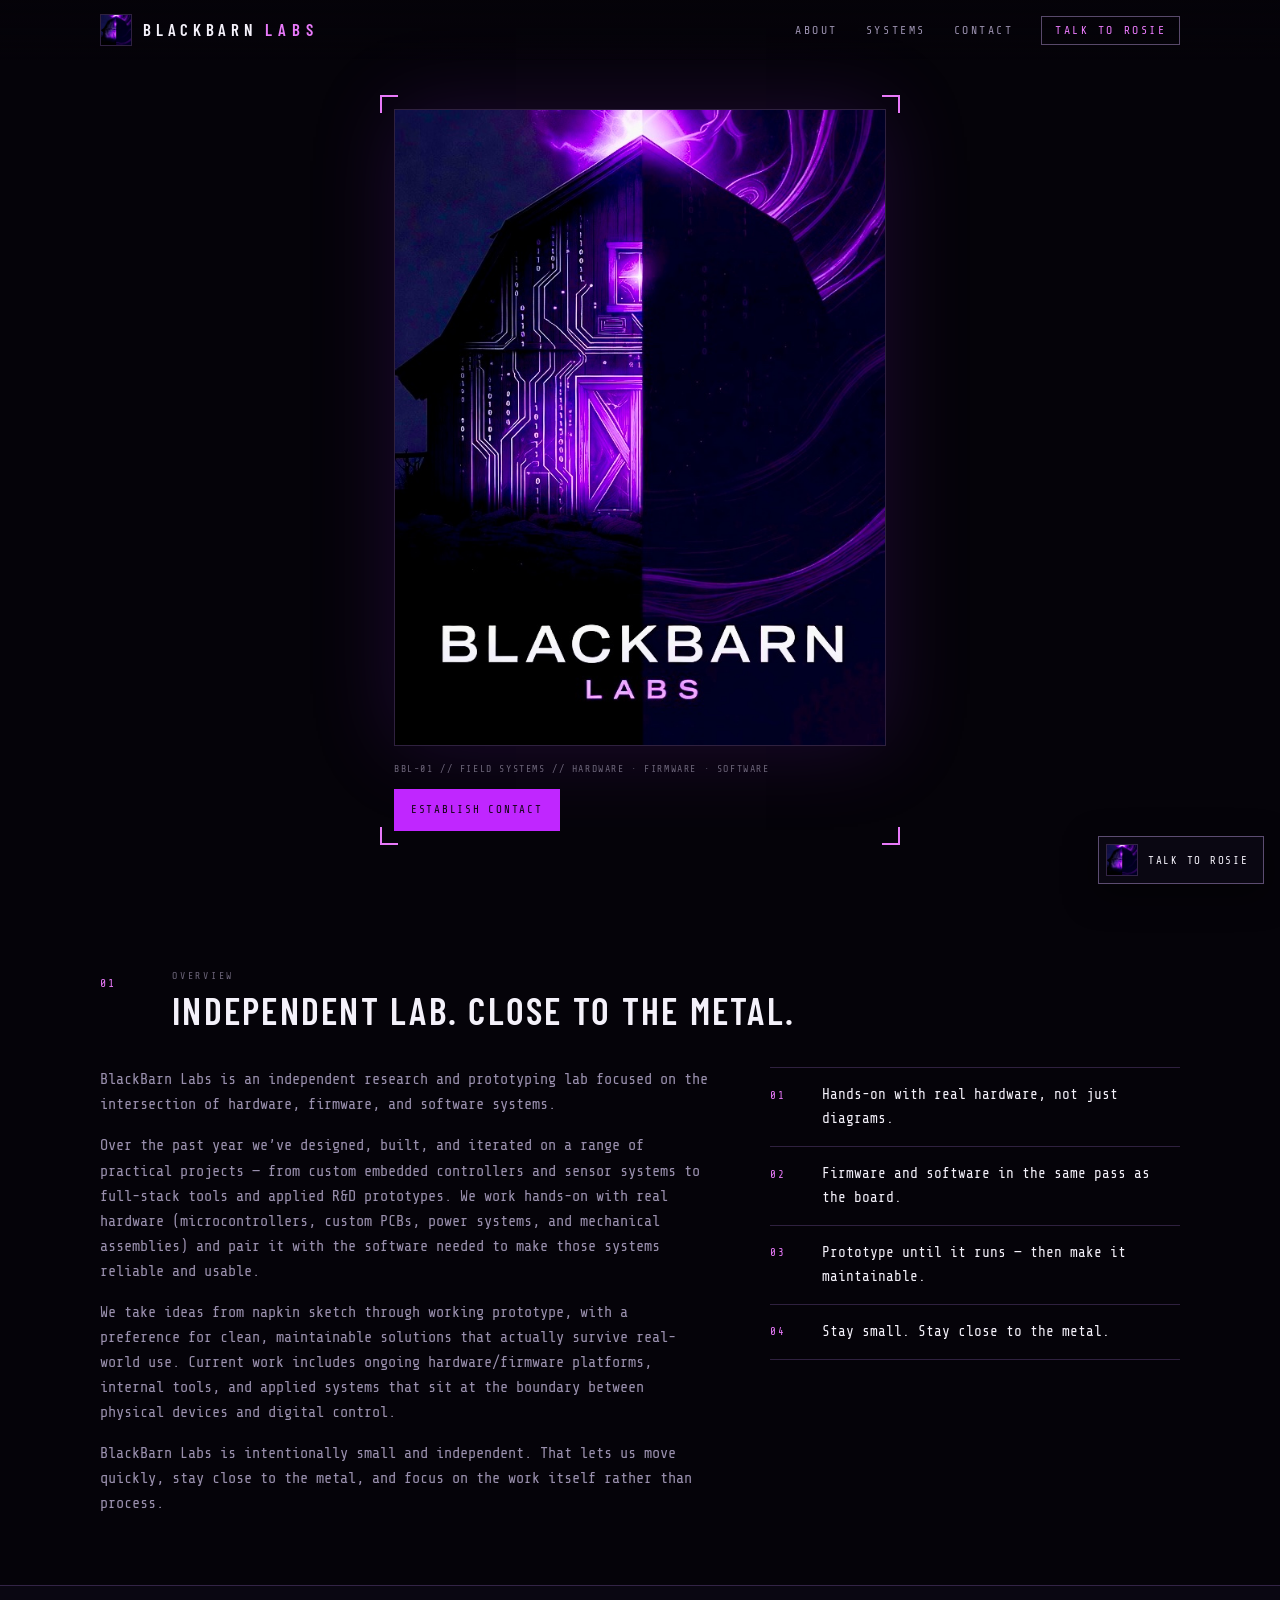
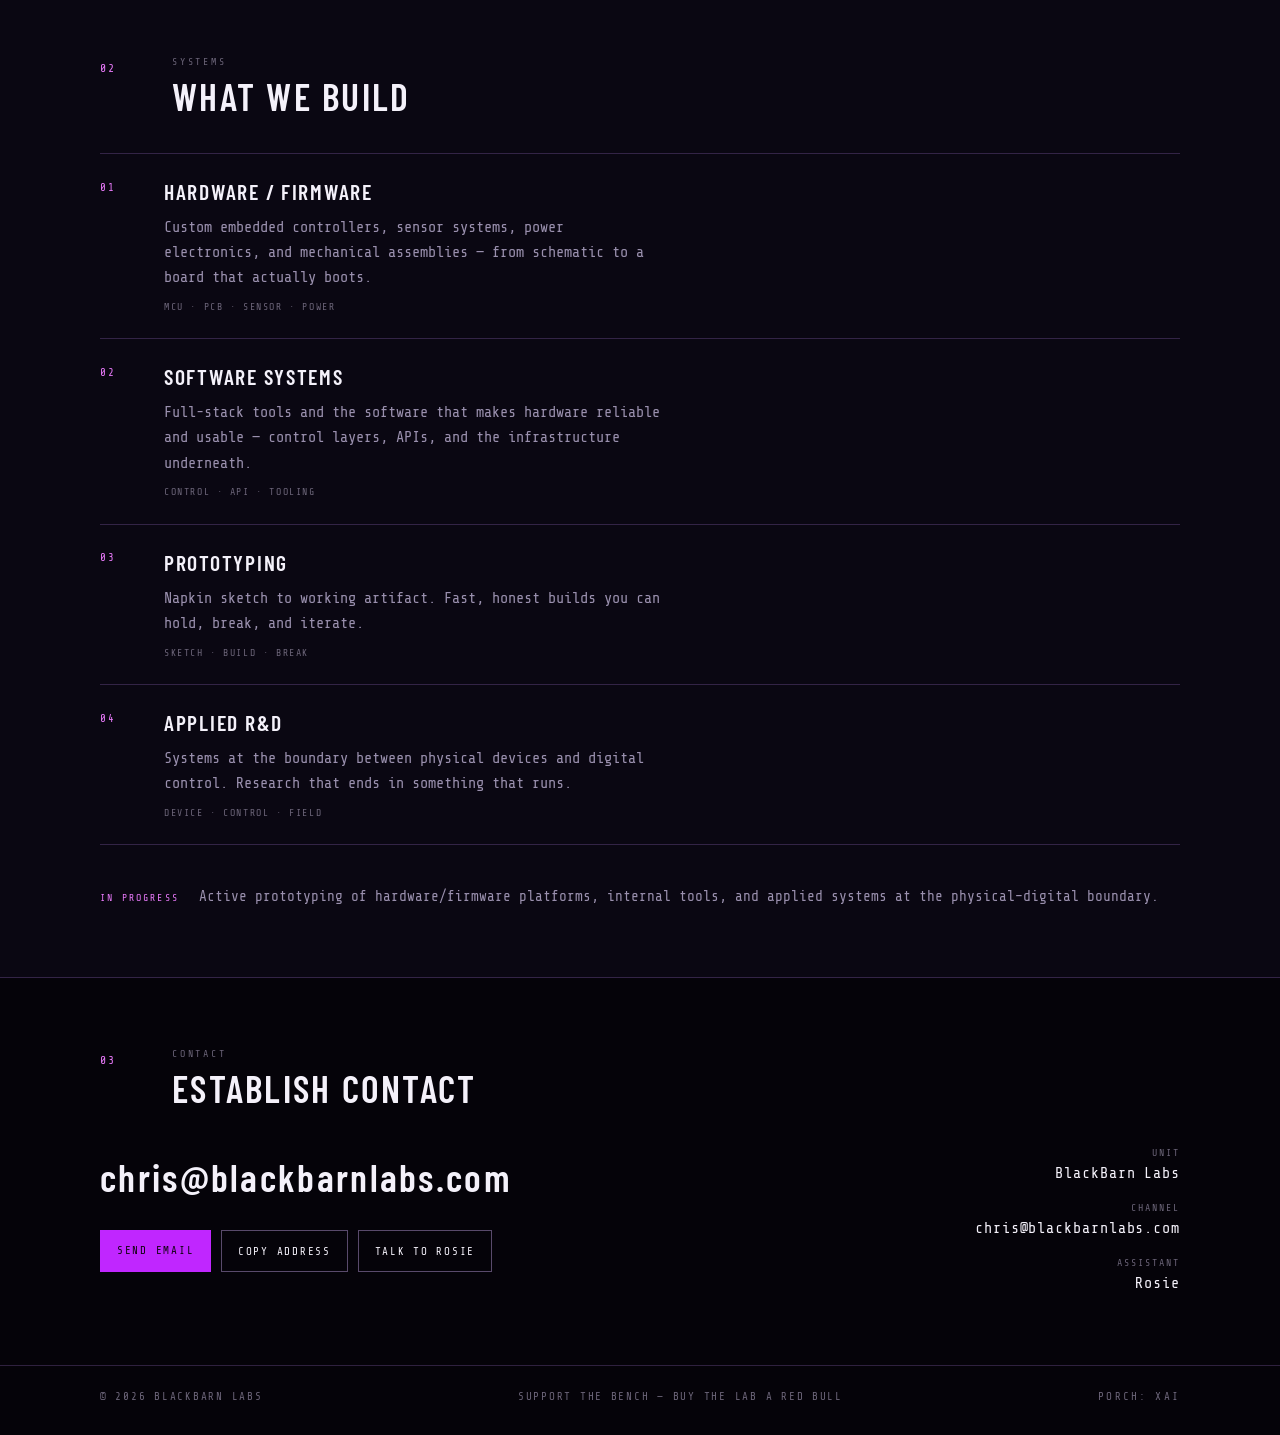
==== commit 88d44c52: "Put Grok on the porch; keep the wall brain offline. Public Talk to Rosie now calls xAI. Footer is su" ====
--- a/index.html
+++ b/index.html
@@ -187,8 +187,10 @@
   </main>
 
   <footer class="site-footer">
-    <div class="wrap">
+    <div class="wrap footer-inner">
       <p>© <span data-year>2026</span> BlackBarn Labs</p>
+      <p><a href="mailto:chris@blackbarnlabs.com?subject=Red%20Bull%20for%20the%20bench">Support the bench — buy the lab a Red Bull</a></p>
+      <p class="footer-note">Porch: xAI</p>
     </div>
   </footer>
 
@@ -202,7 +204,7 @@
       <img src="/assets/logo.png" width="36" height="36" alt="">
       <div>
         <h2>Rosie</h2>
-        <p class="rosie-status" data-rosie-status>Wall lab</p>
+        <p class="rosie-status" data-rosie-status>Porch</p>
       </div>
       <button class="rosie-close" type="button" data-rosie-close aria-label="Close chat">×</button>
     </div>
--- a/css/styles.css
+++ b/css/styles.css
@@ -330,6 +330,15 @@
   text-transform: uppercase;
   color: var(--dim);
 }
+.footer-inner {
+  display: flex;
+  flex-wrap: wrap;
+  justify-content: space-between;
+  gap: 0.6rem 1.5rem;
+  align-items: baseline;
+}
+.site-footer a:hover { color: var(--violet-2); }
+.footer-note { letter-spacing: 0.2em; }
 
 /* Rosie */
 .rosie-launcher {
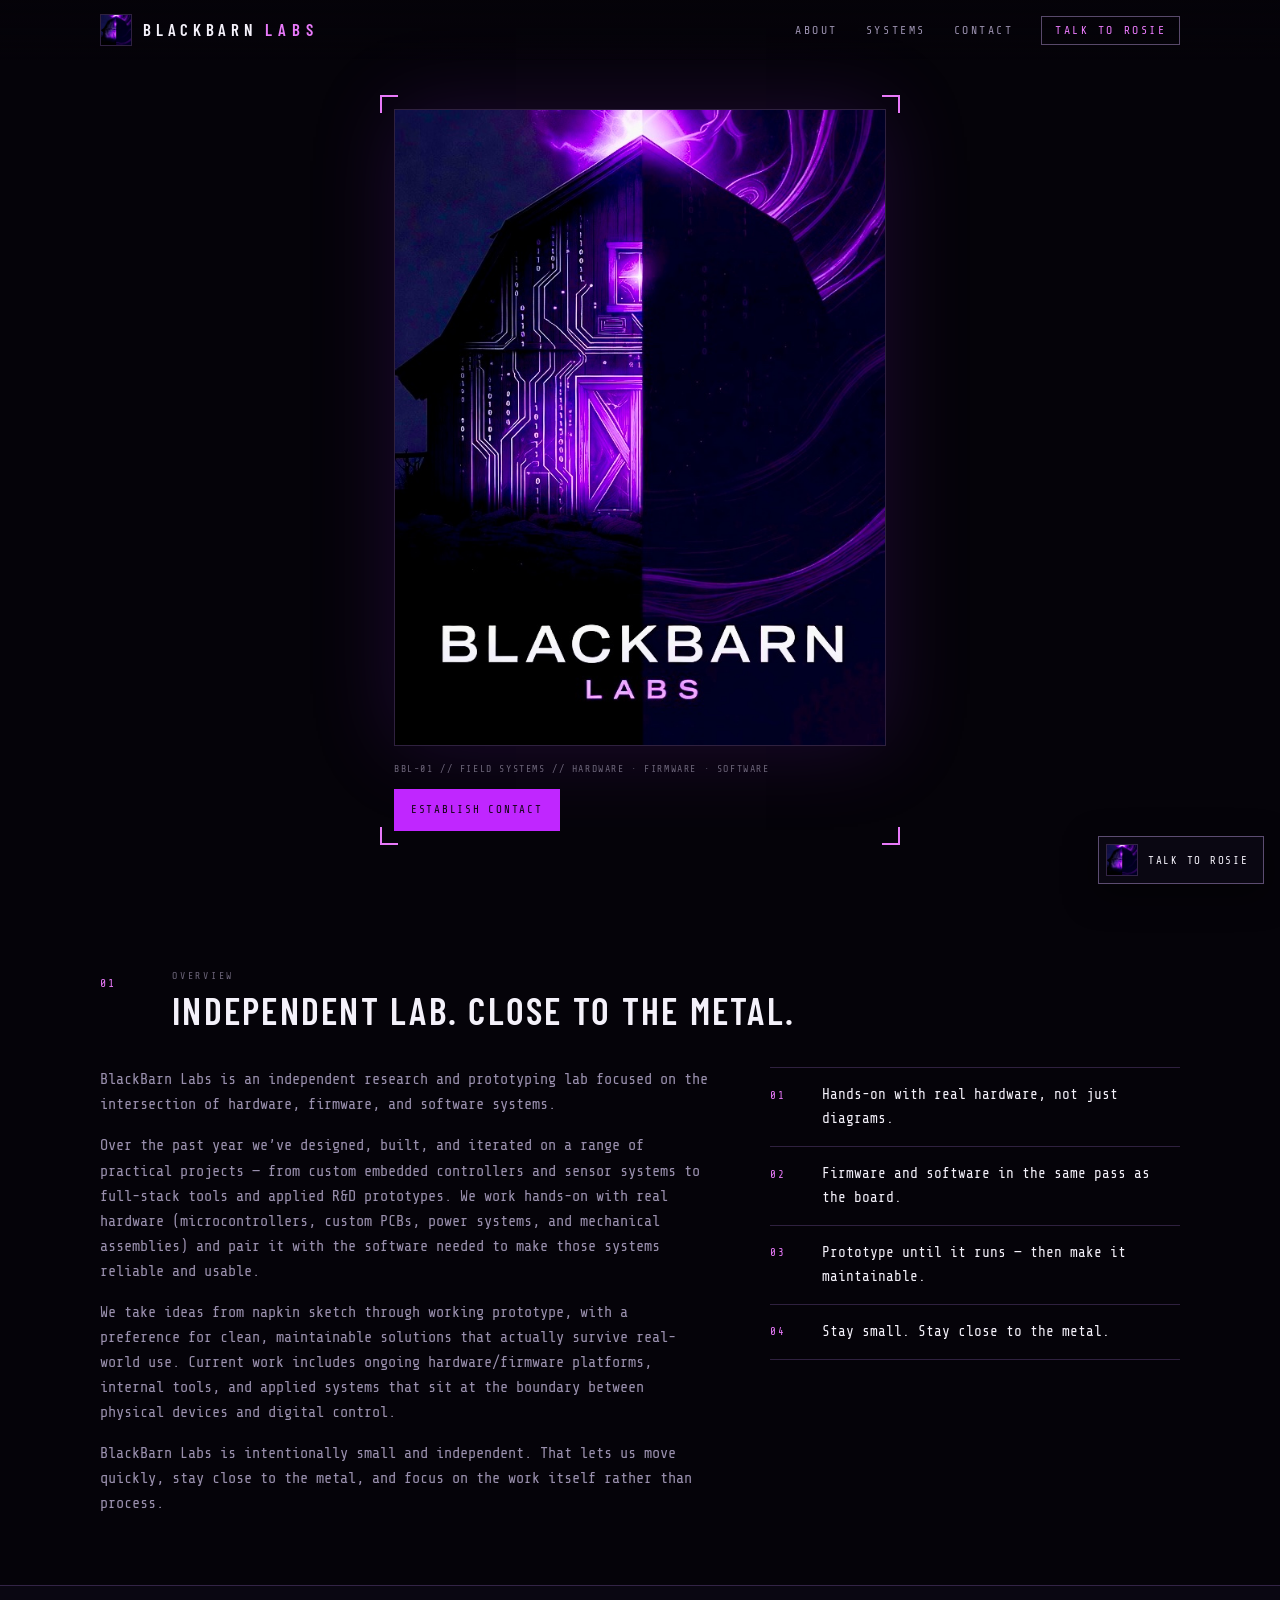
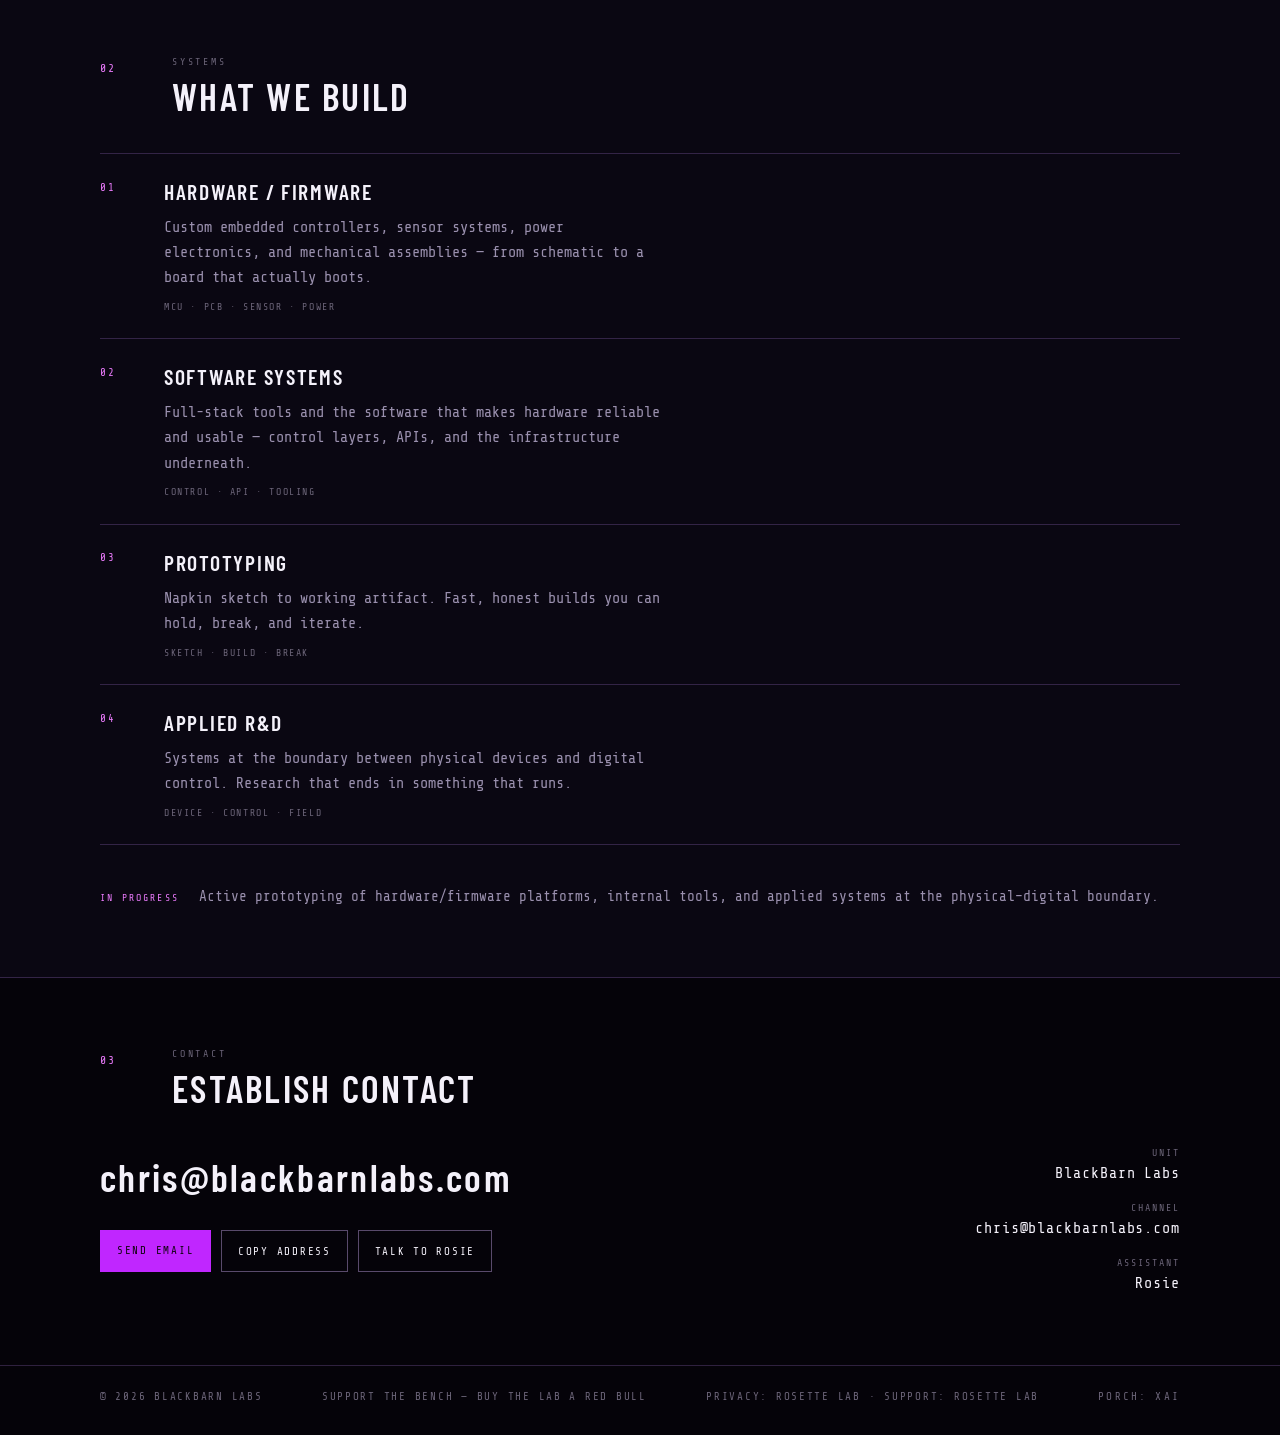
==== commit 6719a371: "Add Rosette Lab privacy and support pages Co-authored-by: PowderSpAzz <christopher.mackay@hotmail.co" ====
--- a/index.html
+++ b/index.html
@@ -190,6 +190,7 @@
     <div class="wrap footer-inner">
       <p>© <span data-year>2026</span> BlackBarn Labs</p>
       <p><a href="mailto:chris@blackbarnlabs.com?subject=Red%20Bull%20for%20the%20bench">Support the bench — buy the lab a Red Bull</a></p>
+      <p><a href="/privacy/rosette-lab/">Privacy: Rosette Lab</a> &middot; <a href="/support/rosette-lab/">Support: Rosette Lab</a></p>
       <p class="footer-note">Porch: xAI</p>
     </div>
   </footer>
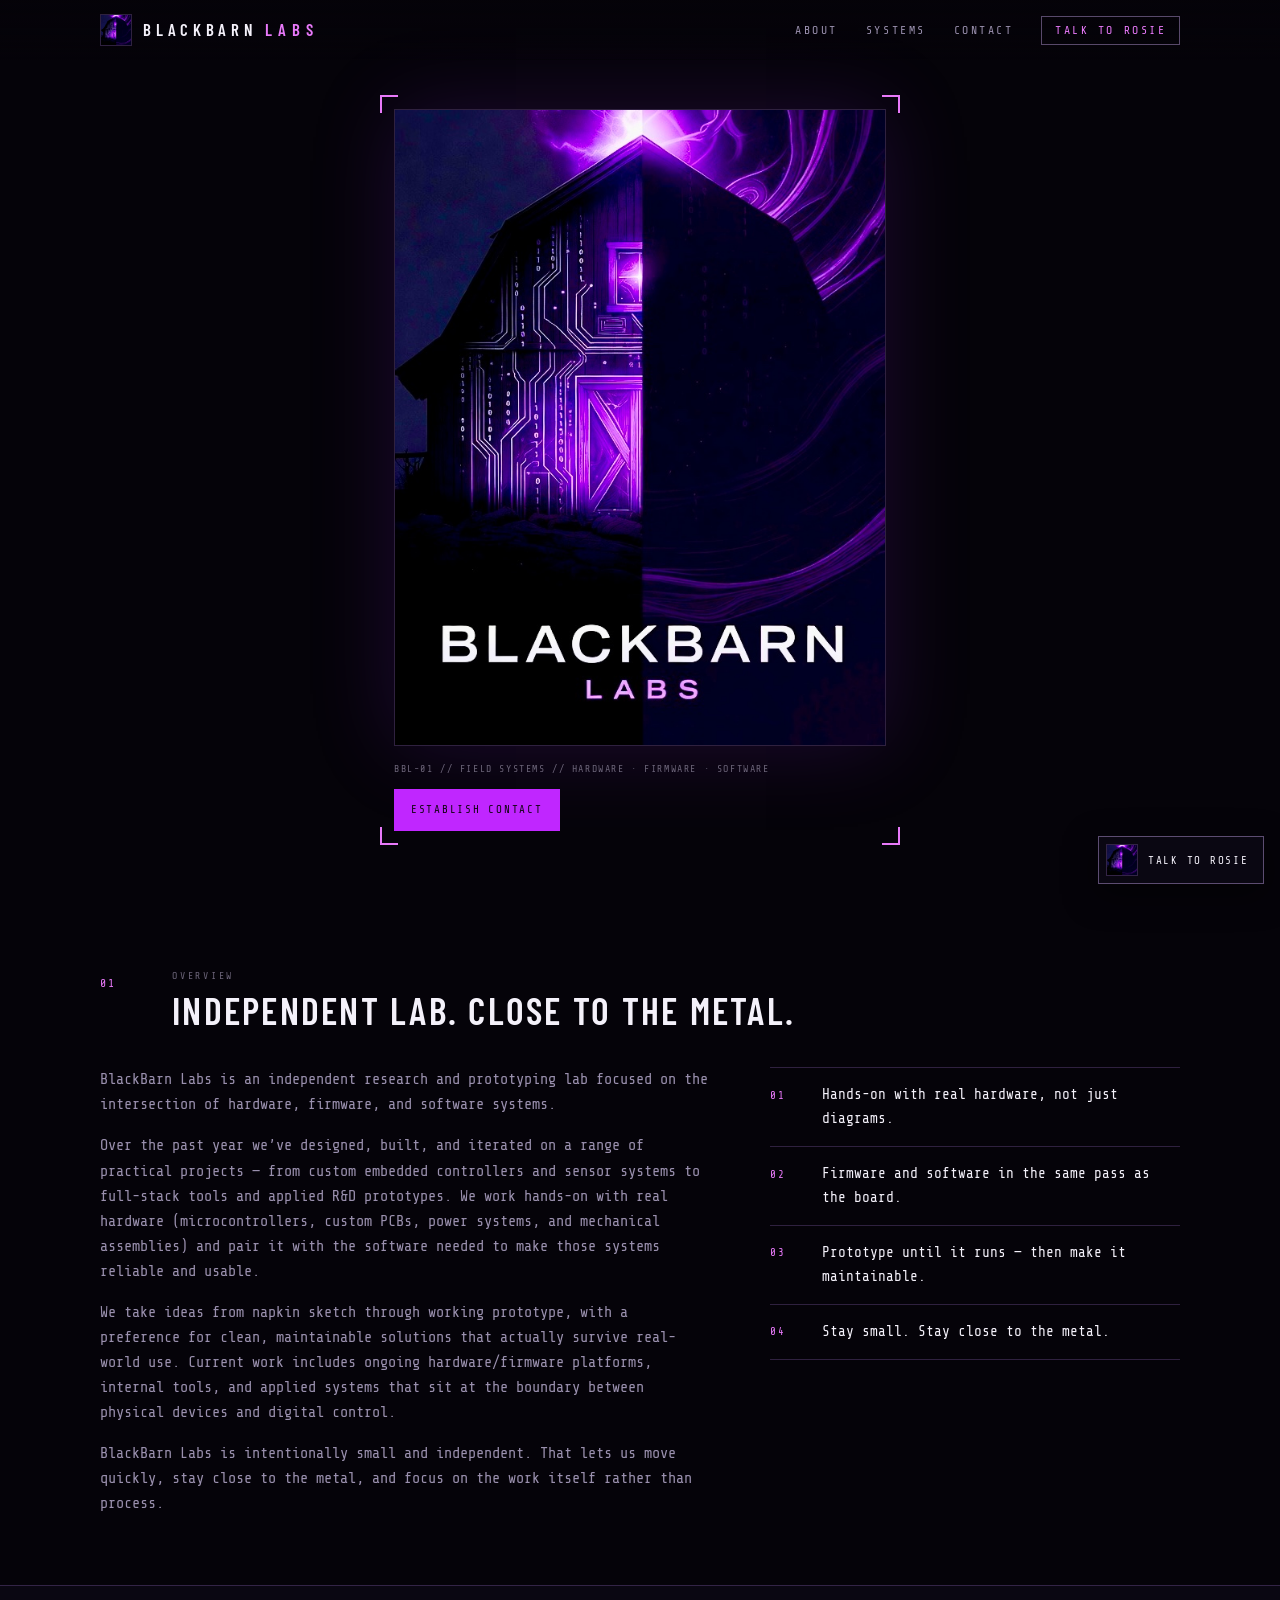
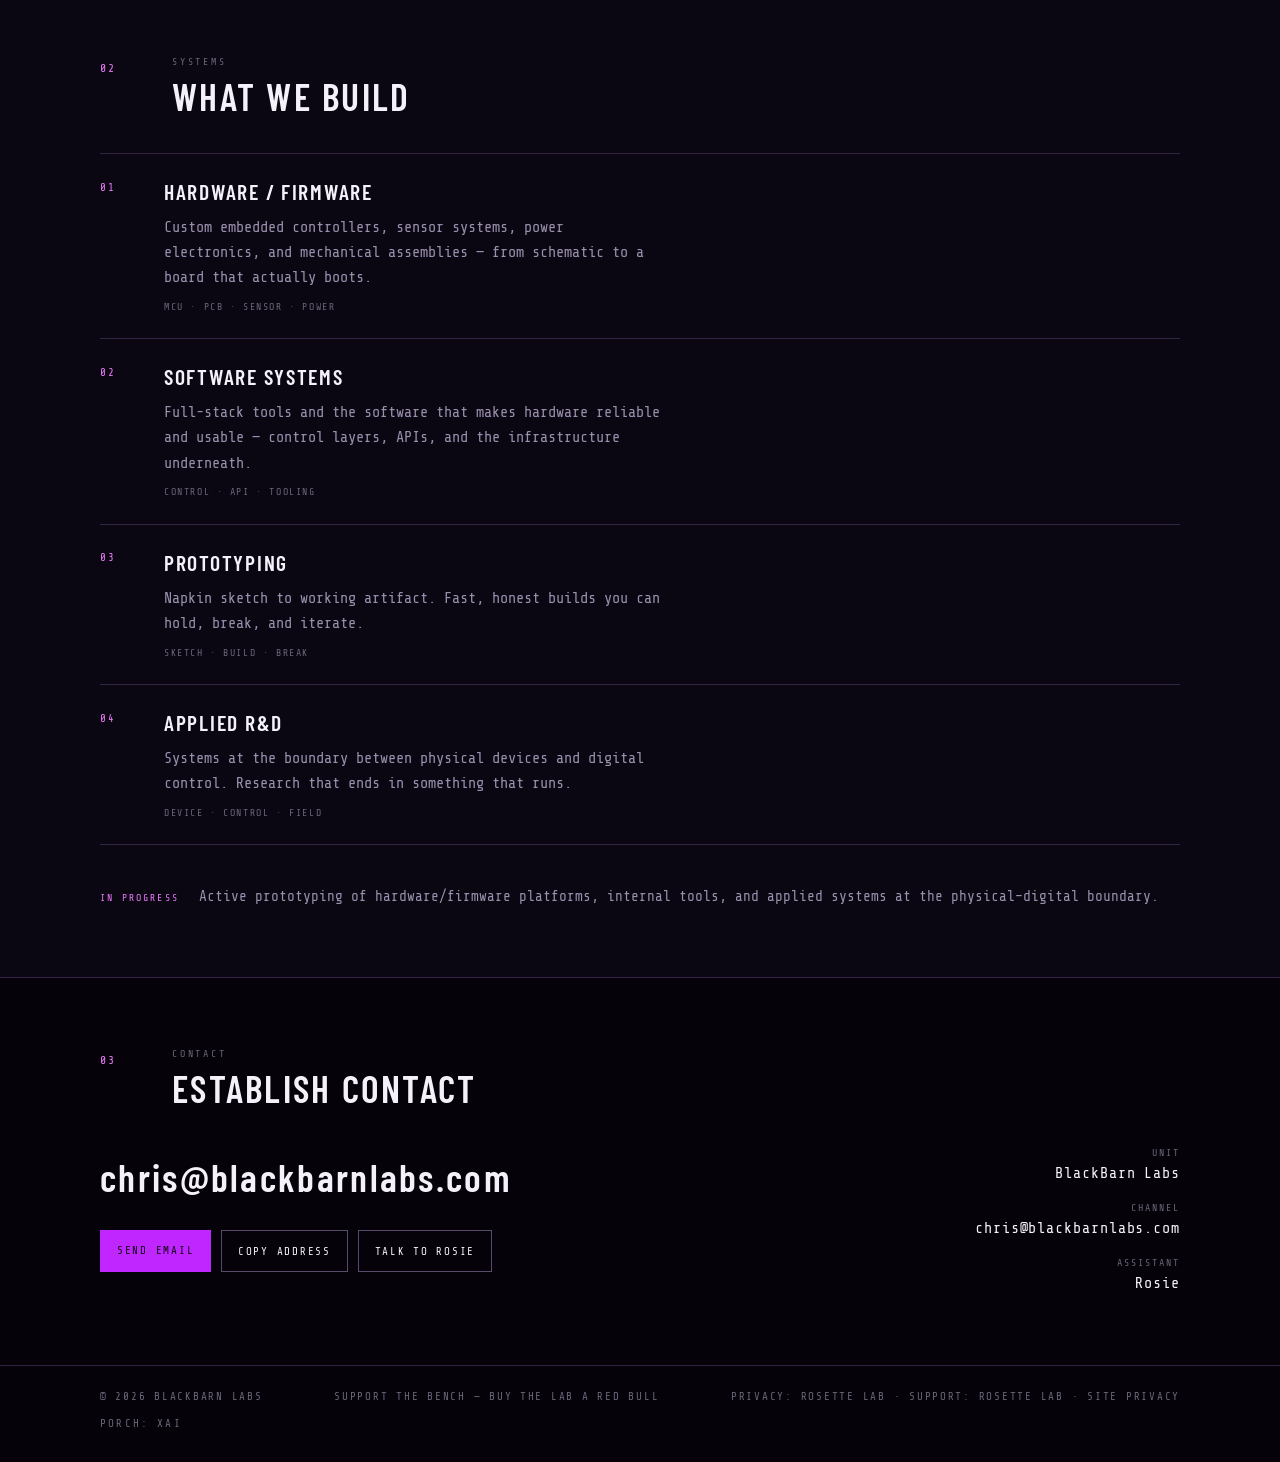
==== commit 394c313b: "Site privacy notice, CSP header, smaller logo, README deploy fix Co-authored-by: PowderSpAzz <christ" ====
--- a/index.html
+++ b/index.html
@@ -190,7 +190,7 @@
     <div class="wrap footer-inner">
       <p>© <span data-year>2026</span> BlackBarn Labs</p>
       <p><a href="mailto:chris@blackbarnlabs.com?subject=Red%20Bull%20for%20the%20bench">Support the bench — buy the lab a Red Bull</a></p>
-      <p><a href="/privacy/rosette-lab/">Privacy: Rosette Lab</a> &middot; <a href="/support/rosette-lab/">Support: Rosette Lab</a></p>
+      <p><a href="/privacy/rosette-lab/">Privacy: Rosette Lab</a> &middot; <a href="/support/rosette-lab/">Support: Rosette Lab</a> &middot; <a href="/privacy/">Site privacy</a></p>
       <p class="footer-note">Porch: xAI</p>
     </div>
   </footer>
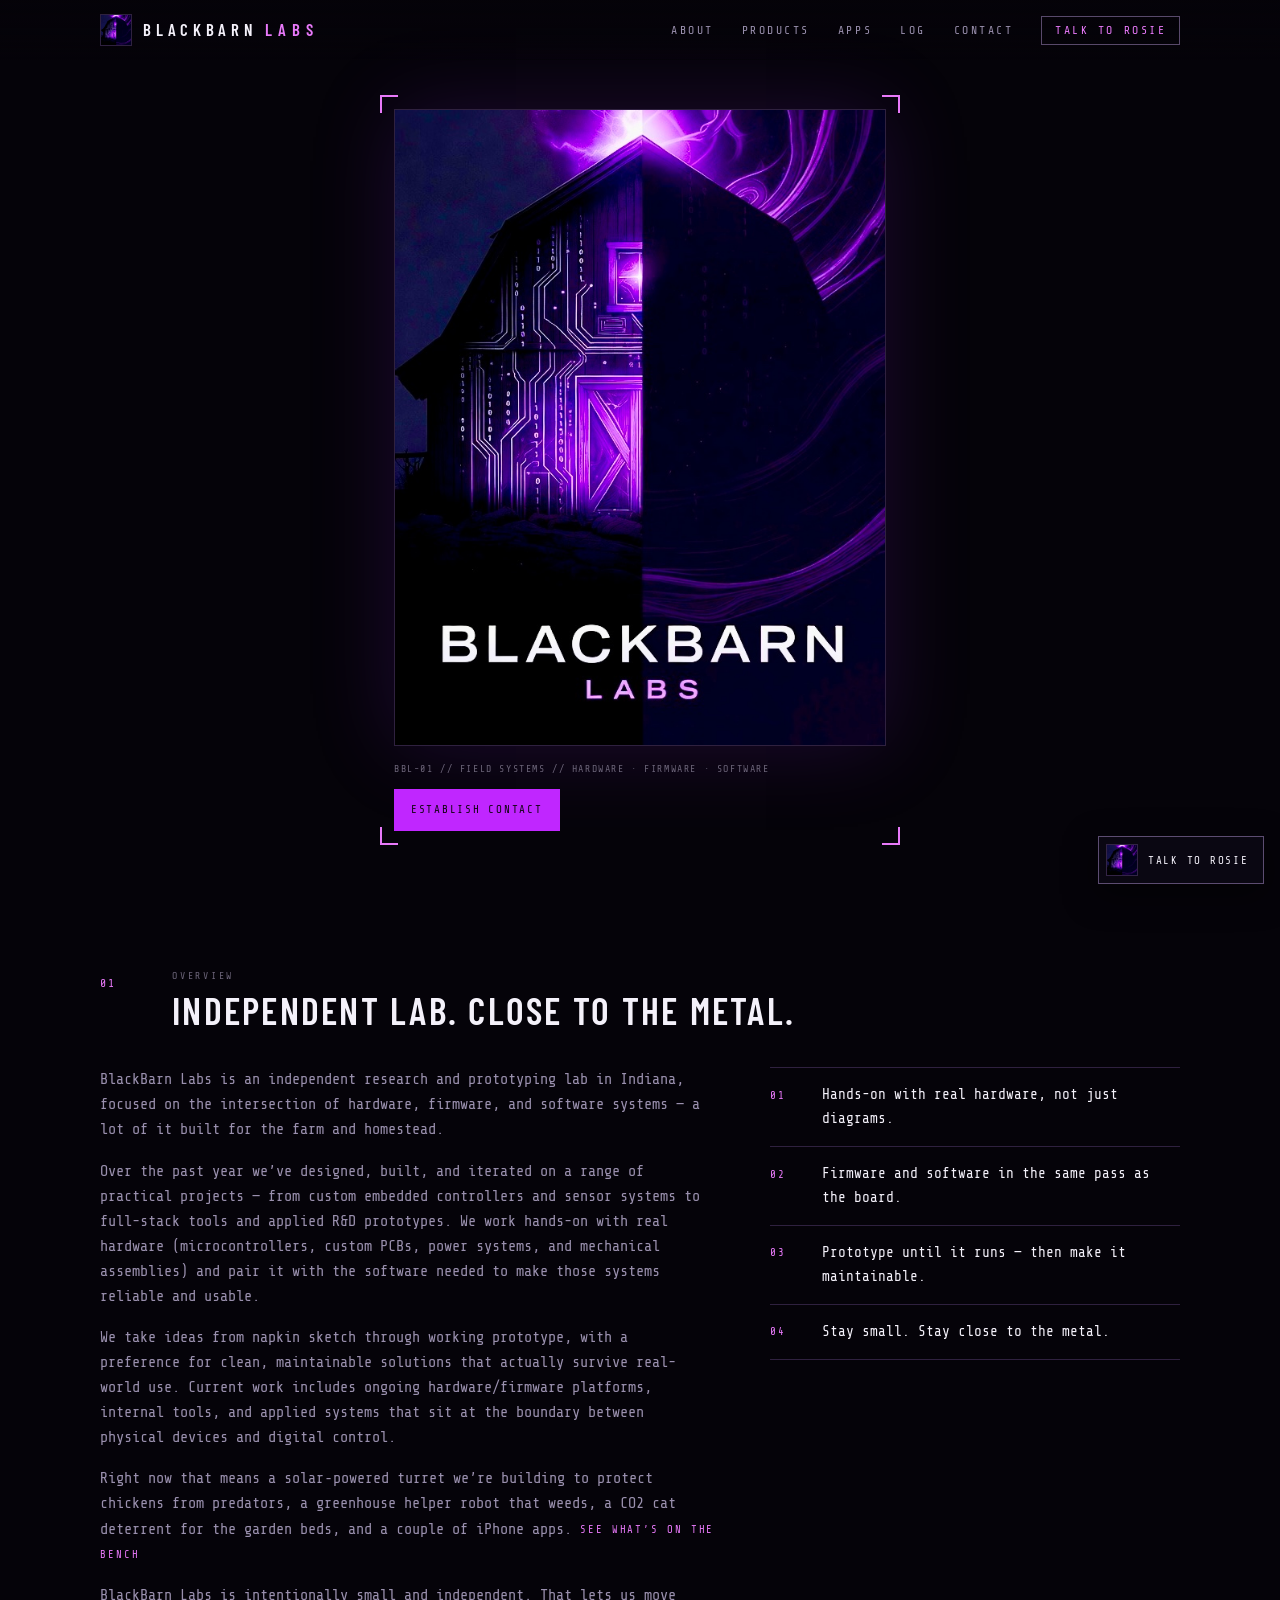
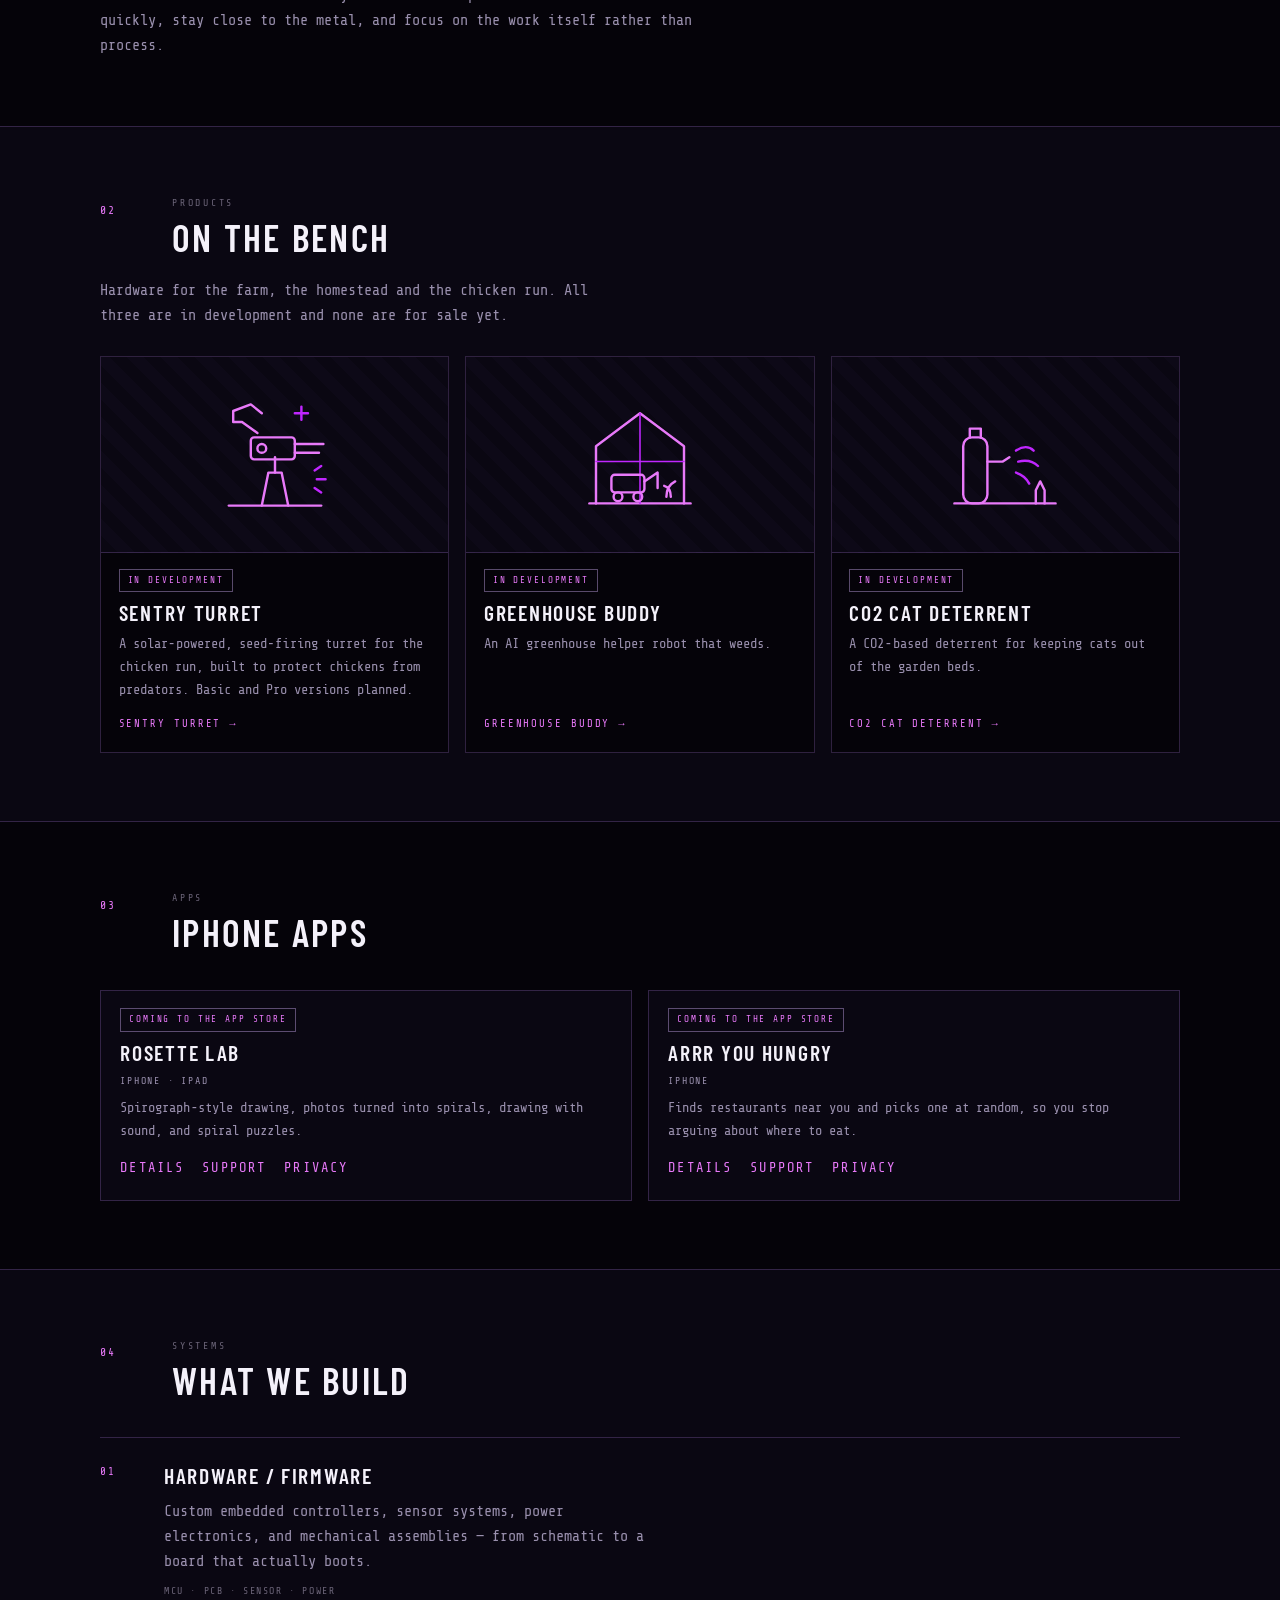
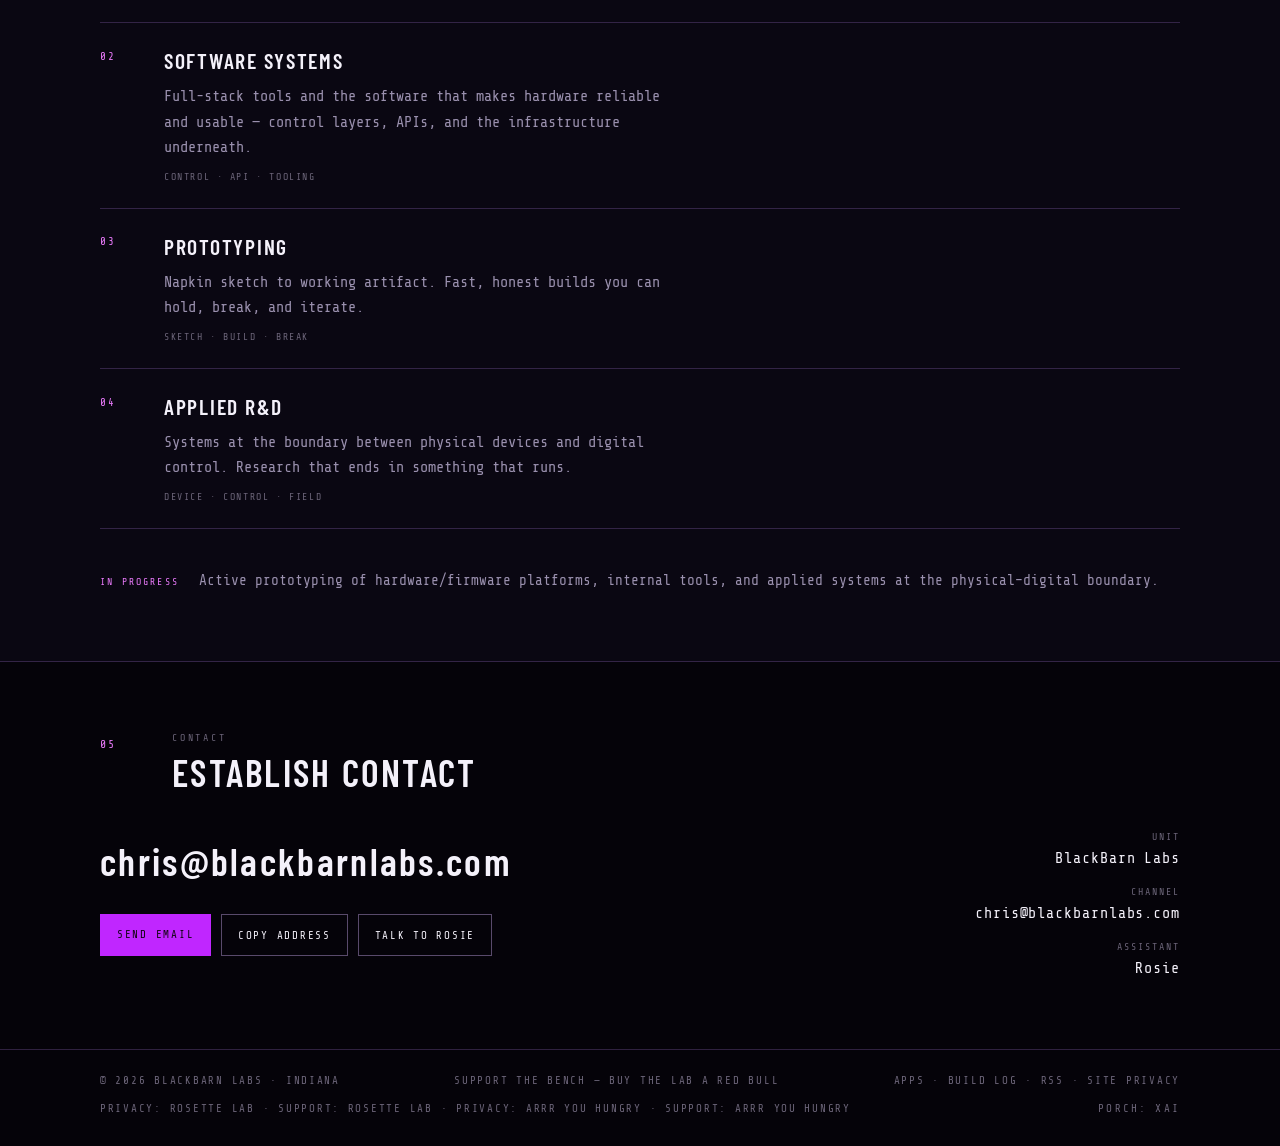
==== commit 0dfe28ff: "Product pages, notify-me signups (D1), apps page, build log, privacy notify section Co-authored-by: " ====
--- a/index.html
+++ b/index.html
@@ -3,27 +3,28 @@
 <head>
   <meta charset="utf-8">
   <meta name="viewport" content="width=device-width, initial-scale=1, viewport-fit=cover">
-  <title>BlackBarn Labs — Hardware · Firmware · Software</title>
-  <meta name="description" content="Independent research and prototyping lab at the intersection of hardware, firmware, and software systems.">
+  <title>BlackBarn Labs — Farm &amp; Homestead Hardware, Firmware, Software · Indiana</title>
+  <meta name="description" content="Independent lab in Indiana building hardware, firmware and software for the farm and homestead: a solar Sentry Turret for the chicken run, a greenhouse weeding helper, a CO2 cat deterrent, and iPhone apps.">
   <meta name="theme-color" content="#050309">
   <meta name="color-scheme" content="dark">
   <link rel="canonical" href="https://blackbarnlabs.com/">
 
   <meta property="og:type" content="website">
   <meta property="og:site_name" content="BlackBarn Labs">
-  <meta property="og:title" content="BlackBarn Labs">
-  <meta property="og:description" content="Independent research and prototyping lab — hardware, firmware, and software systems.">
+  <meta property="og:title" content="BlackBarn Labs — farm &amp; homestead tech from Indiana">
+  <meta property="og:description" content="Independent lab in Indiana building hardware, firmware and software for the farm and homestead: a solar Sentry Turret for the chicken run, a greenhouse weeding helper, a CO2 cat deterrent, and iPhone apps.">
   <meta property="og:url" content="https://blackbarnlabs.com/">
   <meta property="og:image" content="https://blackbarnlabs.com/assets/og.jpg">
   <meta name="twitter:card" content="summary_large_image">
-  <meta name="twitter:title" content="BlackBarn Labs">
-  <meta name="twitter:description" content="Independent research and prototyping lab — hardware, firmware, and software systems.">
+  <meta name="twitter:title" content="BlackBarn Labs — farm &amp; homestead tech from Indiana">
+  <meta name="twitter:description" content="Independent lab in Indiana building hardware, firmware and software for the farm and homestead: a solar Sentry Turret for the chicken run, a greenhouse weeding helper, a CO2 cat deterrent, and iPhone apps.">
   <meta name="twitter:image" content="https://blackbarnlabs.com/assets/og.jpg">
 
   <link rel="icon" href="/assets/favicon.ico" sizes="any">
   <link rel="icon" href="/assets/favicon.png" type="image/png">
   <link rel="apple-touch-icon" href="/assets/logo.png">
   <link rel="manifest" href="/site.webmanifest">
+  <link rel="alternate" type="application/rss+xml" title="BlackBarn Labs build log" href="/log/feed.xml">
   <link rel="preconnect" href="https://fonts.googleapis.com">
   <link rel="preconnect" href="https://fonts.gstatic.com" crossorigin>
   <link href="https://fonts.googleapis.com/css2?family=Barlow+Condensed:wght@500;600;700&family=Share+Tech+Mono&display=swap" rel="stylesheet">
@@ -32,11 +33,20 @@
   <script type="application/ld+json">
   {
     "@context": "https://schema.org",
-    "@type": "ProfessionalService",
+    "@type": "Organization",
+    "@id": "https://blackbarnlabs.com/#org",
     "name": "BlackBarn Labs",
-    "url": "https://blackbarnlabs.com",
+    "url": "https://blackbarnlabs.com/",
+    "logo": "https://blackbarnlabs.com/assets/logo.png",
+    "image": "https://blackbarnlabs.com/assets/og.jpg",
     "email": "chris@blackbarnlabs.com",
-    "description": "Independent research and prototyping lab focused on hardware, firmware, and software systems."
+    "description": "Independent research and prototyping lab in Indiana building hardware, firmware and software for the farm and homestead.",
+    "address": {
+      "@type": "PostalAddress",
+      "addressRegion": "IN",
+      "addressCountry": "US"
+    },
+    "knowsAbout": ["Embedded hardware", "Firmware", "Farm and homestead technology", "iOS apps"]
   }
   </script>
 </head>
@@ -54,7 +64,9 @@
       </button>
       <ul class="nav-links" id="nav-links" data-nav>
         <li><a href="#about">About</a></li>
-        <li><a href="#systems">Systems</a></li>
+        <li><a href="#products">Products</a></li>
+        <li><a href="/apps/">Apps</a></li>
+        <li><a href="/log/">Log</a></li>
         <li><a href="#contact">Contact</a></li>
         <li><a href="#rosie" class="nav-cta" data-rosie-open>Talk to Rosie</a></li>
       </ul>
@@ -89,9 +101,10 @@
 
         <div class="overview">
           <div class="prose">
-            <p>BlackBarn Labs is an independent research and prototyping lab focused on the intersection of hardware, firmware, and software systems.</p>
+            <p>BlackBarn Labs is an independent research and prototyping lab in Indiana, focused on the intersection of hardware, firmware, and software systems — a lot of it built for the farm and homestead.</p>
             <p>Over the past year we’ve designed, built, and iterated on a range of practical projects — from custom embedded controllers and sensor systems to full-stack tools and applied R&amp;D prototypes. We work hands-on with real hardware (microcontrollers, custom PCBs, power systems, and mechanical assemblies) and pair it with the software needed to make those systems reliable and usable.</p>
             <p>We take ideas from napkin sketch through working prototype, with a preference for clean, maintainable solutions that actually survive real-world use. Current work includes ongoing hardware/firmware platforms, internal tools, and applied systems that sit at the boundary between physical devices and digital control.</p>
+            <p>Right now that means a solar&#8209;powered turret we&rsquo;re building to protect chickens from predators, a greenhouse helper robot that weeds, a CO2 cat deterrent for the garden beds, and a couple of iPhone apps. <a class="go" href="#products">See what&rsquo;s on the bench</a></p>
             <p>BlackBarn Labs is intentionally small and independent. That lets us move quickly, stay close to the metal, and focus on the work itself rather than process.</p>
           </div>
           <dl class="spec-list">
@@ -104,10 +117,82 @@
       </div>
     </section>
 
+    <section id="products">
+      <div class="wrap">
+        <header class="sec-head">
+          <span class="idx">02</span>
+          <div>
+            <p class="idx-label">Products</p>
+            <h2>On the bench</h2>
+          </div>
+        </header>
+        <p class="lead-in">Hardware for the farm, the homestead and the chicken run. All three are in development and none are for sale yet.</p>
+
+        <div class="cards">
+          <article class="card">
+            <div class="card-art"><img src="/assets/products/sentry-turret.svg" width="120" height="120" alt="" loading="lazy"></div>
+            <div class="card-body">
+              <span class="pill">In development</span>
+              <h3>Sentry Turret</h3>
+              <p>A solar&#8209;powered, seed&#8209;firing turret for the chicken run, built to protect chickens from predators. Basic and Pro versions planned.</p>
+              <a class="go" href="/products/sentry-turret/">Sentry Turret</a>
+            </div>
+          </article>
+          <article class="card">
+            <div class="card-art"><img src="/assets/products/greenhouse-buddy.svg" width="120" height="120" alt="" loading="lazy"></div>
+            <div class="card-body">
+              <span class="pill">In development</span>
+              <h3>Greenhouse Buddy</h3>
+              <p>An AI greenhouse helper robot that weeds.</p>
+              <a class="go" href="/products/greenhouse-buddy/">Greenhouse Buddy</a>
+            </div>
+          </article>
+          <article class="card">
+            <div class="card-art"><img src="/assets/products/cat-deterrent.svg" width="120" height="120" alt="" loading="lazy"></div>
+            <div class="card-body">
+              <span class="pill">In development</span>
+              <h3>CO2 Cat Deterrent</h3>
+              <p>A CO2&#8209;based deterrent for keeping cats out of the garden beds.</p>
+              <a class="go" href="/products/cat-deterrent/">CO2 Cat Deterrent</a>
+            </div>
+          </article>
+        </div>
+      </div>
+    </section>
+
+    <section id="apps">
+      <div class="wrap">
+        <header class="sec-head">
+          <span class="idx">03</span>
+          <div>
+            <p class="idx-label">Apps</p>
+            <h2>iPhone apps</h2>
+          </div>
+        </header>
+
+        <div class="apps">
+          <article class="app">
+            <span class="pill">Coming to the App Store</span>
+            <h3>Rosette Lab</h3>
+            <p class="platform">iPhone &middot; iPad</p>
+            <p>Spirograph&#8209;style drawing, photos turned into spirals, drawing with sound, and spiral puzzles.</p>
+            <p class="links"><a href="/apps/#rosette-lab">Details</a> <a href="/support/rosette-lab/">Support</a> <a href="/privacy/rosette-lab/">Privacy</a></p>
+          </article>
+          <article class="app">
+            <span class="pill">Coming to the App Store</span>
+            <h3>Arrr You Hungry</h3>
+            <p class="platform">iPhone</p>
+            <p>Finds restaurants near you and picks one at random, so you stop arguing about where to eat.</p>
+            <p class="links"><a href="/apps/#arryouhungry">Details</a> <a href="/support/arryouhungry/">Support</a> <a href="/privacy/arryouhungry/">Privacy</a></p>
+          </article>
+        </div>
+      </div>
+    </section>
+
     <section id="systems">
       <div class="wrap">
         <header class="sec-head">
-          <span class="idx">02</span>
+          <span class="idx">04</span>
           <div>
             <p class="idx-label">Systems</p>
             <h2>What we build</h2>
@@ -159,7 +244,7 @@
     <section id="contact">
       <div class="wrap">
         <header class="sec-head">
-          <span class="idx">03</span>
+          <span class="idx">05</span>
           <div>
             <p class="idx-label">Contact</p>
             <h2>Establish contact</h2>
@@ -188,9 +273,10 @@
 
   <footer class="site-footer">
     <div class="wrap footer-inner">
-      <p>© <span data-year>2026</span> BlackBarn Labs</p>
+      <p>© <span data-year>2026</span> BlackBarn Labs &middot; Indiana</p>
       <p><a href="mailto:chris@blackbarnlabs.com?subject=Red%20Bull%20for%20the%20bench">Support the bench — buy the lab a Red Bull</a></p>
-      <p><a href="/privacy/rosette-lab/">Privacy: Rosette Lab</a> &middot; <a href="/support/rosette-lab/">Support: Rosette Lab</a> &middot; <a href="/privacy/">Site privacy</a></p>
+      <p><a href="/apps/">Apps</a> &middot; <a href="/log/">Build log</a> &middot; <a href="/log/feed.xml">RSS</a> &middot; <a href="/privacy/">Site privacy</a></p>
+      <p><a href="/privacy/rosette-lab/">Privacy: Rosette Lab</a> &middot; <a href="/support/rosette-lab/">Support: Rosette Lab</a> &middot; <a href="/privacy/arryouhungry/">Privacy: Arrr You Hungry</a> &middot; <a href="/support/arryouhungry/">Support: Arrr You Hungry</a></p>
       <p class="footer-note">Porch: xAI</p>
     </div>
   </footer>
--- a/css/styles.css
+++ b/css/styles.css
@@ -432,3 +432,165 @@
 @media (prefers-reduced-motion: reduce) {
   html { scroll-behavior: auto; }
 }
+
+/* Products, apps, build log, notify-me (batch 2) */
+#products { border-block: 1px solid var(--line); background: var(--bg-2); }
+.lead-in { color: var(--muted); max-width: 62ch; margin: -1rem 0 1.75rem; }
+
+.cards {
+  display: grid;
+  grid-template-columns: repeat(auto-fit, minmax(240px, 1fr));
+  gap: 1rem;
+}
+.card {
+  display: flex; flex-direction: column;
+  border: 1px solid var(--line);
+  background: var(--bg);
+  transition: border-color 0.2s var(--ease);
+}
+.card:hover { border-color: var(--line-strong); }
+.card-art {
+  display: grid; place-items: center;
+  aspect-ratio: 16 / 9;
+  border-bottom: 1px solid var(--line);
+  background: repeating-linear-gradient(45deg, #0a0712 0 12px, #0d0917 12px 24px);
+}
+.card-art img { width: 38%; height: auto; }
+.card-body { display: flex; flex-direction: column; gap: 0.5rem; flex: 1; padding: 1rem 1.1rem 1.2rem; }
+.card h3, .app h3, .tier h3 {
+  font-family: var(--font); font-weight: 600;
+  font-size: 1.35rem; letter-spacing: 0.08em; text-transform: uppercase; line-height: 1.15;
+}
+.card p, .app p, .tier p { color: var(--muted); font-size: 0.86rem; }
+.go {
+  margin-top: auto; padding-top: 0.4rem;
+  font-size: 0.66rem; letter-spacing: 0.18em; text-transform: uppercase; color: var(--violet-2);
+}
+.card a.go::after, .app a.go::after { content: " \2192"; }
+
+.pill {
+  align-self: flex-start; display: inline-block;
+  font-size: 0.58rem; letter-spacing: 0.2em; text-transform: uppercase;
+  border: 1px solid var(--line-strong); color: var(--violet-2);
+  padding: 0.2rem 0.5rem;
+}
+
+.apps { display: grid; grid-template-columns: repeat(auto-fit, minmax(300px, 1fr)); gap: 1rem; }
+.app {
+  display: flex; flex-direction: column; gap: 0.5rem;
+  border: 1px solid var(--line); background: var(--bg-2); padding: 1.1rem 1.2rem 1.25rem;
+}
+.app .platform { font-size: 0.62rem; letter-spacing: 0.18em; text-transform: uppercase; color: var(--muted); }
+.store-slot {
+  display: inline-flex; align-items: center; align-self: flex-start;
+  min-height: 40px; padding: 0 0.9rem; margin-top: 0.3rem;
+  border: 1px dashed var(--line-strong); color: var(--muted);
+  font-size: 0.62rem; letter-spacing: 0.16em; text-transform: uppercase;
+}
+.links {
+  display: flex; flex-wrap: wrap; gap: 0.4rem 1.1rem; margin-top: 0.4rem;
+  font-size: 0.66rem; letter-spacing: 0.16em; text-transform: uppercase;
+}
+.links a { color: var(--violet-2); }
+.links a:hover { text-decoration: underline; text-underline-offset: 0.2em; }
+
+/* Inner pages */
+.page { padding: 1.5rem 0 4rem; }
+.crumbs { font-size: 0.62rem; letter-spacing: 0.2em; text-transform: uppercase; color: var(--muted); margin-bottom: 2rem; }
+.crumbs a { color: var(--violet-2); text-decoration: underline; text-underline-offset: 0.2em; }
+.kicker { font-size: 0.62rem; letter-spacing: 0.28em; text-transform: uppercase; color: var(--violet-2); margin-bottom: 0.8rem; }
+.page-title {
+  font-family: var(--font); font-weight: 700;
+  font-size: clamp(2.2rem, 5vw, 3.4rem); letter-spacing: 0.05em; text-transform: uppercase; line-height: 1.02;
+}
+.page .lede { color: var(--muted); margin: 1rem 0 1.5rem; max-width: 60ch; }
+.page section { padding: 2.5rem 0 0.5rem; }
+.page .prose h3 {
+  font-family: var(--font); font-weight: 600; font-size: 1.2rem;
+  letter-spacing: 0.06em; text-transform: uppercase; color: var(--text); margin: 1.6rem 0 0.4rem;
+}
+.page .prose ul { color: var(--muted); padding-left: 1.15rem; list-style: square; }
+.page .prose li + li { margin-top: 0.4rem; }
+.page .prose a { color: var(--violet-2); text-decoration: underline; text-underline-offset: 0.15em; }
+
+.prod {
+  display: grid; grid-template-columns: 1.1fr 0.9fr;
+  gap: clamp(1.5rem, 5vw, 3rem); align-items: start;
+}
+.prod-art {
+  display: grid; place-items: center; aspect-ratio: 4 / 3;
+  border: 1px solid var(--line);
+  background: repeating-linear-gradient(45deg, #0a0712 0 12px, #0d0917 12px 24px);
+}
+.prod-art img { width: 46%; height: auto; }
+.prod-art figcaption {
+  align-self: end; padding-bottom: 0.9rem;
+  font-size: 0.58rem; letter-spacing: 0.2em; text-transform: uppercase; color: var(--muted);
+}
+.tiers { display: grid; grid-template-columns: repeat(auto-fit, minmax(240px, 1fr)); gap: 1rem; }
+.tier { border: 1px solid var(--line); background: var(--bg-2); padding: 1.1rem 1.2rem; }
+.tier h3 { margin: 0.5rem 0 0.35rem; }
+.parts { border-top: 1px solid var(--line); }
+.parts div { display: grid; grid-template-columns: 12rem 1fr; gap: 1rem; padding: 0.8rem 0; border-bottom: 1px solid var(--line); }
+.parts dt { color: var(--violet-2); font-size: 0.66rem; letter-spacing: 0.16em; text-transform: uppercase; padding-top: 0.2rem; }
+.parts dd { color: var(--muted); font-size: 0.9rem; }
+.fine { font-size: 0.68rem; color: var(--muted); letter-spacing: 0.04em; }
+.fine a { color: var(--violet-2); text-decoration: underline; text-underline-offset: 0.15em; }
+
+/* Placeholder copy — must be replaced by Chris before publishing */
+.placeholder {
+  outline: 1px dashed #f5c542; outline-offset: 3px;
+}
+.placeholder::before {
+  content: "Placeholder \2014 Chris to write";
+  display: block; margin-bottom: 0.25rem;
+  font-size: 0.56rem; letter-spacing: 0.2em; text-transform: uppercase; color: #f5c542;
+}
+
+/* Notify-me form */
+.notify {
+  display: grid; gap: 0.75rem;
+  border: 1px solid var(--line-strong); background: var(--violet-dim);
+  padding: 1.25rem 1.3rem;
+}
+.notify h2 {
+  font-family: var(--font); font-weight: 600; font-size: 1.4rem;
+  letter-spacing: 0.08em; text-transform: uppercase;
+}
+.notify p { color: var(--muted); font-size: 0.86rem; }
+.notify .row { display: flex; flex-wrap: wrap; gap: 0.5rem; }
+.notify input[type="email"] {
+  flex: 1 1 220px; min-height: 42px; padding: 0 0.8rem;
+  background: #120a1c; border: 1px solid var(--line-strong); color: var(--text);
+  font-family: var(--mono); font-size: 0.9rem;
+}
+.notify .fine { font-size: 0.68rem; color: var(--muted); }
+.notify-status { min-height: 1.2em; font-size: 0.72rem; letter-spacing: 0.08em; color: var(--violet-2); }
+.notify-status.is-error { color: #f5a3a3; }
+.hp { position: absolute; left: -10000px; width: 1px; height: 1px; overflow: hidden; }
+
+/* Build log */
+.log-list { border-top: 1px solid var(--line); }
+.log-list li { display: grid; grid-template-columns: minmax(6rem, 8rem) 1fr; gap: 1rem; padding: 1rem 0; border-bottom: 1px solid var(--line); }
+.log-list time, .log-list .when { color: var(--muted); font-size: 0.66rem; letter-spacing: 0.14em; text-transform: uppercase; padding-top: 0.25rem; }
+.log-list h3 { font-family: var(--font); font-weight: 600; font-size: 1.15rem; letter-spacing: 0.06em; text-transform: uppercase; }
+.log-list p { color: var(--muted); font-size: 0.86rem; }
+.draft-flag {
+  position: relative; z-index: 40;
+  background: #f5c542; color: #120414; text-align: center;
+  font-size: 0.7rem; font-weight: 700; letter-spacing: 0.18em; text-transform: uppercase;
+  padding: 0.55rem 1rem;
+}
+.post { max-width: 48rem; }
+.post h2 {
+  font-family: var(--font); font-weight: 600; font-size: clamp(1.5rem, 3vw, 2rem);
+  letter-spacing: 0.06em; text-transform: uppercase; margin: 2.4rem 0 0.6rem;
+  border-top: 1px solid var(--line); padding-top: 1.4rem;
+}
+.post .meta-line { font-size: 0.7rem; letter-spacing: 0.16em; text-transform: uppercase; color: var(--dim); margin-top: 0.6rem; }
+
+@media (max-width: 860px) {
+  .prod { grid-template-columns: 1fr; }
+  .prod-art { order: -1; aspect-ratio: 16 / 9; }
+  .parts div, .log-list li { grid-template-columns: 1fr; gap: 0.3rem; }
+}
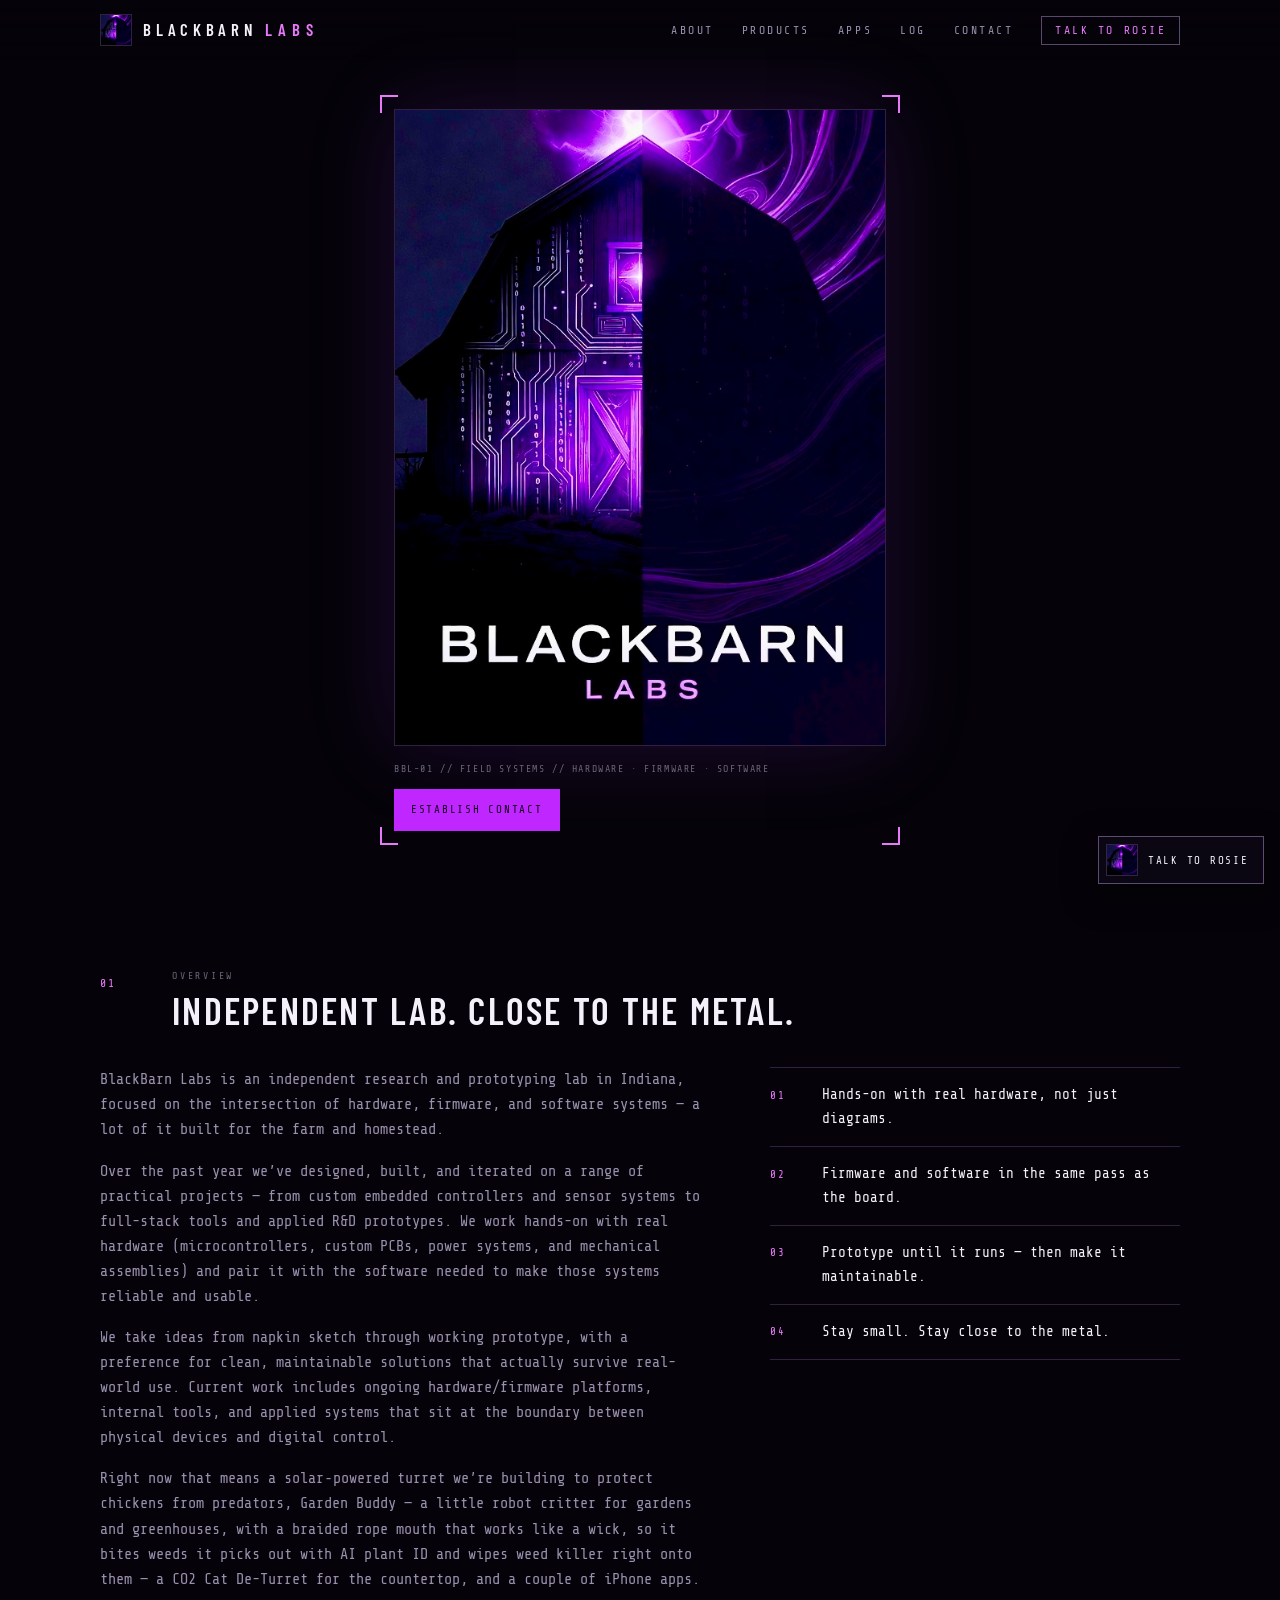
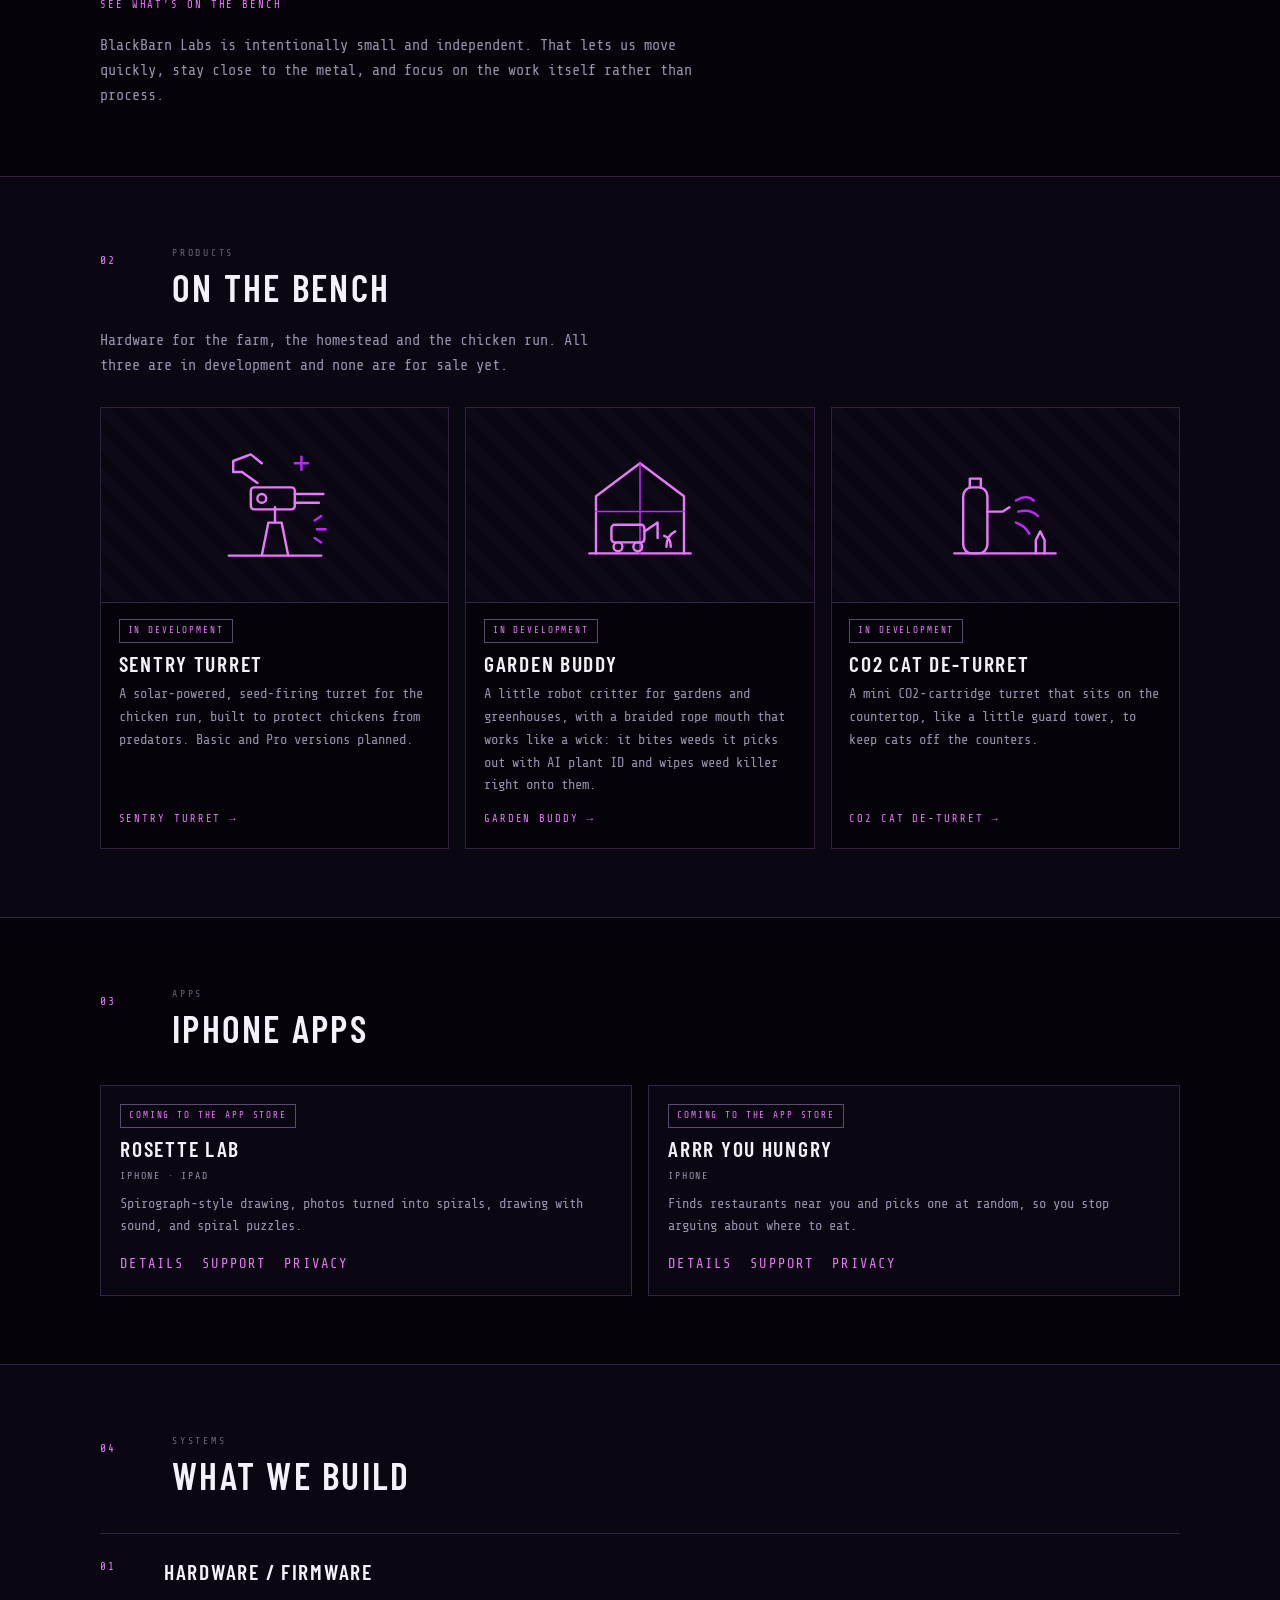
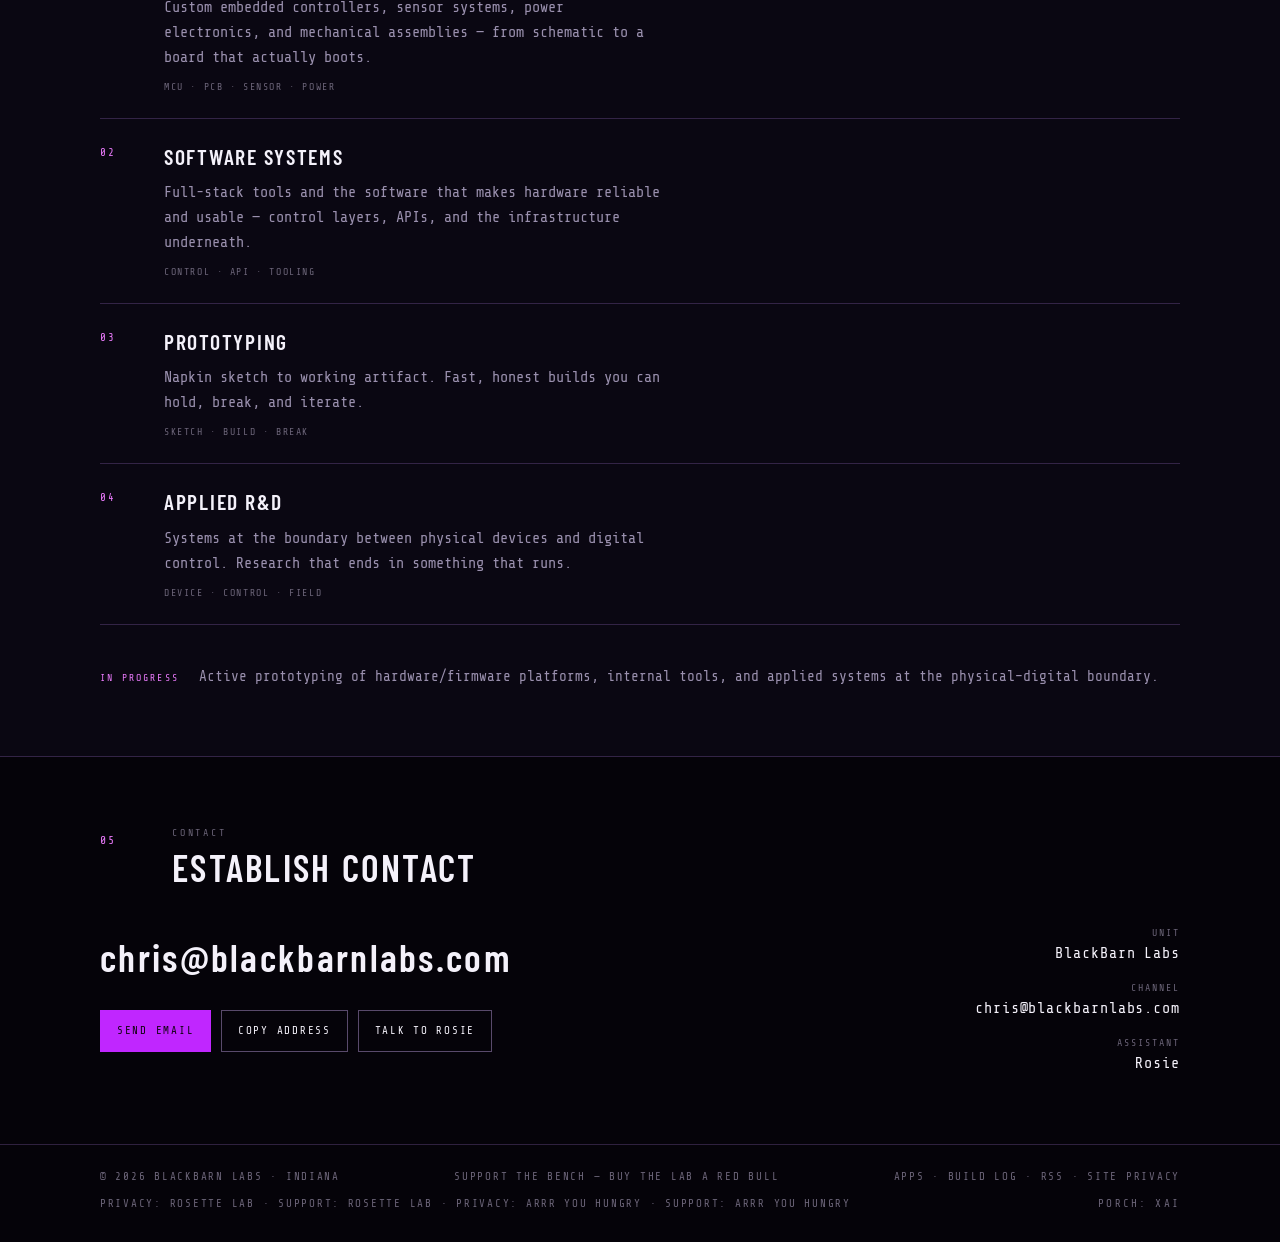
==== commit a5601675: "Product copy: CO2 Cat De-Turret countertop text, Garden Buddy rename and wick-mouth text (1/2)" ====
--- a/index.html
+++ b/index.html
@@ -4,7 +4,7 @@
   <meta charset="utf-8">
   <meta name="viewport" content="width=device-width, initial-scale=1, viewport-fit=cover">
   <title>BlackBarn Labs — Farm &amp; Homestead Hardware, Firmware, Software · Indiana</title>
-  <meta name="description" content="Independent lab in Indiana building hardware, firmware and software for the farm and homestead: a solar Sentry Turret for the chicken run, a greenhouse weeding helper, a CO2 cat deterrent, and iPhone apps.">
+  <meta name="description" content="Independent lab in Indiana building hardware, firmware and software for the farm and homestead: a solar Sentry Turret for the chicken run, Garden Buddy, a CO2 Cat De-Turret for the countertop, and iPhone apps.">
   <meta name="theme-color" content="#050309">
   <meta name="color-scheme" content="dark">
   <link rel="canonical" href="https://blackbarnlabs.com/">
@@ -12,12 +12,12 @@
   <meta property="og:type" content="website">
   <meta property="og:site_name" content="BlackBarn Labs">
   <meta property="og:title" content="BlackBarn Labs — farm &amp; homestead tech from Indiana">
-  <meta property="og:description" content="Independent lab in Indiana building hardware, firmware and software for the farm and homestead: a solar Sentry Turret for the chicken run, a greenhouse weeding helper, a CO2 cat deterrent, and iPhone apps.">
+  <meta property="og:description" content="Independent lab in Indiana building hardware, firmware and software for the farm and homestead: a solar Sentry Turret for the chicken run, Garden Buddy, a CO2 Cat De-Turret for the countertop, and iPhone apps.">
   <meta property="og:url" content="https://blackbarnlabs.com/">
   <meta property="og:image" content="https://blackbarnlabs.com/assets/og.jpg">
   <meta name="twitter:card" content="summary_large_image">
   <meta name="twitter:title" content="BlackBarn Labs — farm &amp; homestead tech from Indiana">
-  <meta name="twitter:description" content="Independent lab in Indiana building hardware, firmware and software for the farm and homestead: a solar Sentry Turret for the chicken run, a greenhouse weeding helper, a CO2 cat deterrent, and iPhone apps.">
+  <meta name="twitter:description" content="Independent lab in Indiana building hardware, firmware and software for the farm and homestead: a solar Sentry Turret for the chicken run, Garden Buddy, a CO2 Cat De-Turret for the countertop, and iPhone apps.">
   <meta name="twitter:image" content="https://blackbarnlabs.com/assets/og.jpg">
 
   <link rel="icon" href="/assets/favicon.ico" sizes="any">
@@ -104,7 +104,7 @@
             <p>BlackBarn Labs is an independent research and prototyping lab in Indiana, focused on the intersection of hardware, firmware, and software systems — a lot of it built for the farm and homestead.</p>
             <p>Over the past year we’ve designed, built, and iterated on a range of practical projects — from custom embedded controllers and sensor systems to full-stack tools and applied R&amp;D prototypes. We work hands-on with real hardware (microcontrollers, custom PCBs, power systems, and mechanical assemblies) and pair it with the software needed to make those systems reliable and usable.</p>
             <p>We take ideas from napkin sketch through working prototype, with a preference for clean, maintainable solutions that actually survive real-world use. Current work includes ongoing hardware/firmware platforms, internal tools, and applied systems that sit at the boundary between physical devices and digital control.</p>
-            <p>Right now that means a solar&#8209;powered turret we&rsquo;re building to protect chickens from predators, a greenhouse helper robot that weeds, a CO2 cat deterrent for the garden beds, and a couple of iPhone apps. <a class="go" href="#products">See what&rsquo;s on the bench</a></p>
+            <p>Right now that means a solar&#8209;powered turret we&rsquo;re building to protect chickens from predators, Garden Buddy &mdash; a little robot critter for gardens and greenhouses, with a braided rope mouth that works like a wick, so it bites weeds it picks out with AI plant ID and wipes weed killer right onto them &mdash; a CO2 Cat De-Turret for the countertop, and a couple of iPhone apps. <a class="go" href="#products">See what&rsquo;s on the bench</a></p>
             <p>BlackBarn Labs is intentionally small and independent. That lets us move quickly, stay close to the metal, and focus on the work itself rather than process.</p>
           </div>
           <dl class="spec-list">
@@ -142,18 +142,18 @@
             <div class="card-art"><img src="/assets/products/greenhouse-buddy.svg" width="120" height="120" alt="" loading="lazy"></div>
             <div class="card-body">
               <span class="pill">In development</span>
-              <h3>Greenhouse Buddy</h3>
-              <p>An AI greenhouse helper robot that weeds.</p>
-              <a class="go" href="/products/greenhouse-buddy/">Greenhouse Buddy</a>
+              <h3>Garden Buddy</h3>
+              <p>A little robot critter for gardens and greenhouses, with a braided rope mouth that works like a wick: it bites weeds it picks out with AI plant ID and wipes weed killer right onto them.</p>
+              <a class="go" href="/products/greenhouse-buddy/">Garden Buddy</a>
             </div>
           </article>
           <article class="card">
             <div class="card-art"><img src="/assets/products/cat-deterrent.svg" width="120" height="120" alt="" loading="lazy"></div>
             <div class="card-body">
               <span class="pill">In development</span>
-              <h3>CO2 Cat Deterrent</h3>
-              <p>A CO2&#8209;based deterrent for keeping cats out of the garden beds.</p>
-              <a class="go" href="/products/cat-deterrent/">CO2 Cat Deterrent</a>
+              <h3>CO2 Cat De-Turret</h3>
+              <p>A mini CO2&#8209;cartridge turret that sits on the countertop, like a little guard tower, to keep cats off the counters.</p>
+              <a class="go" href="/products/cat-deterrent/">CO2 Cat De-Turret</a>
             </div>
           </article>
         </div>
